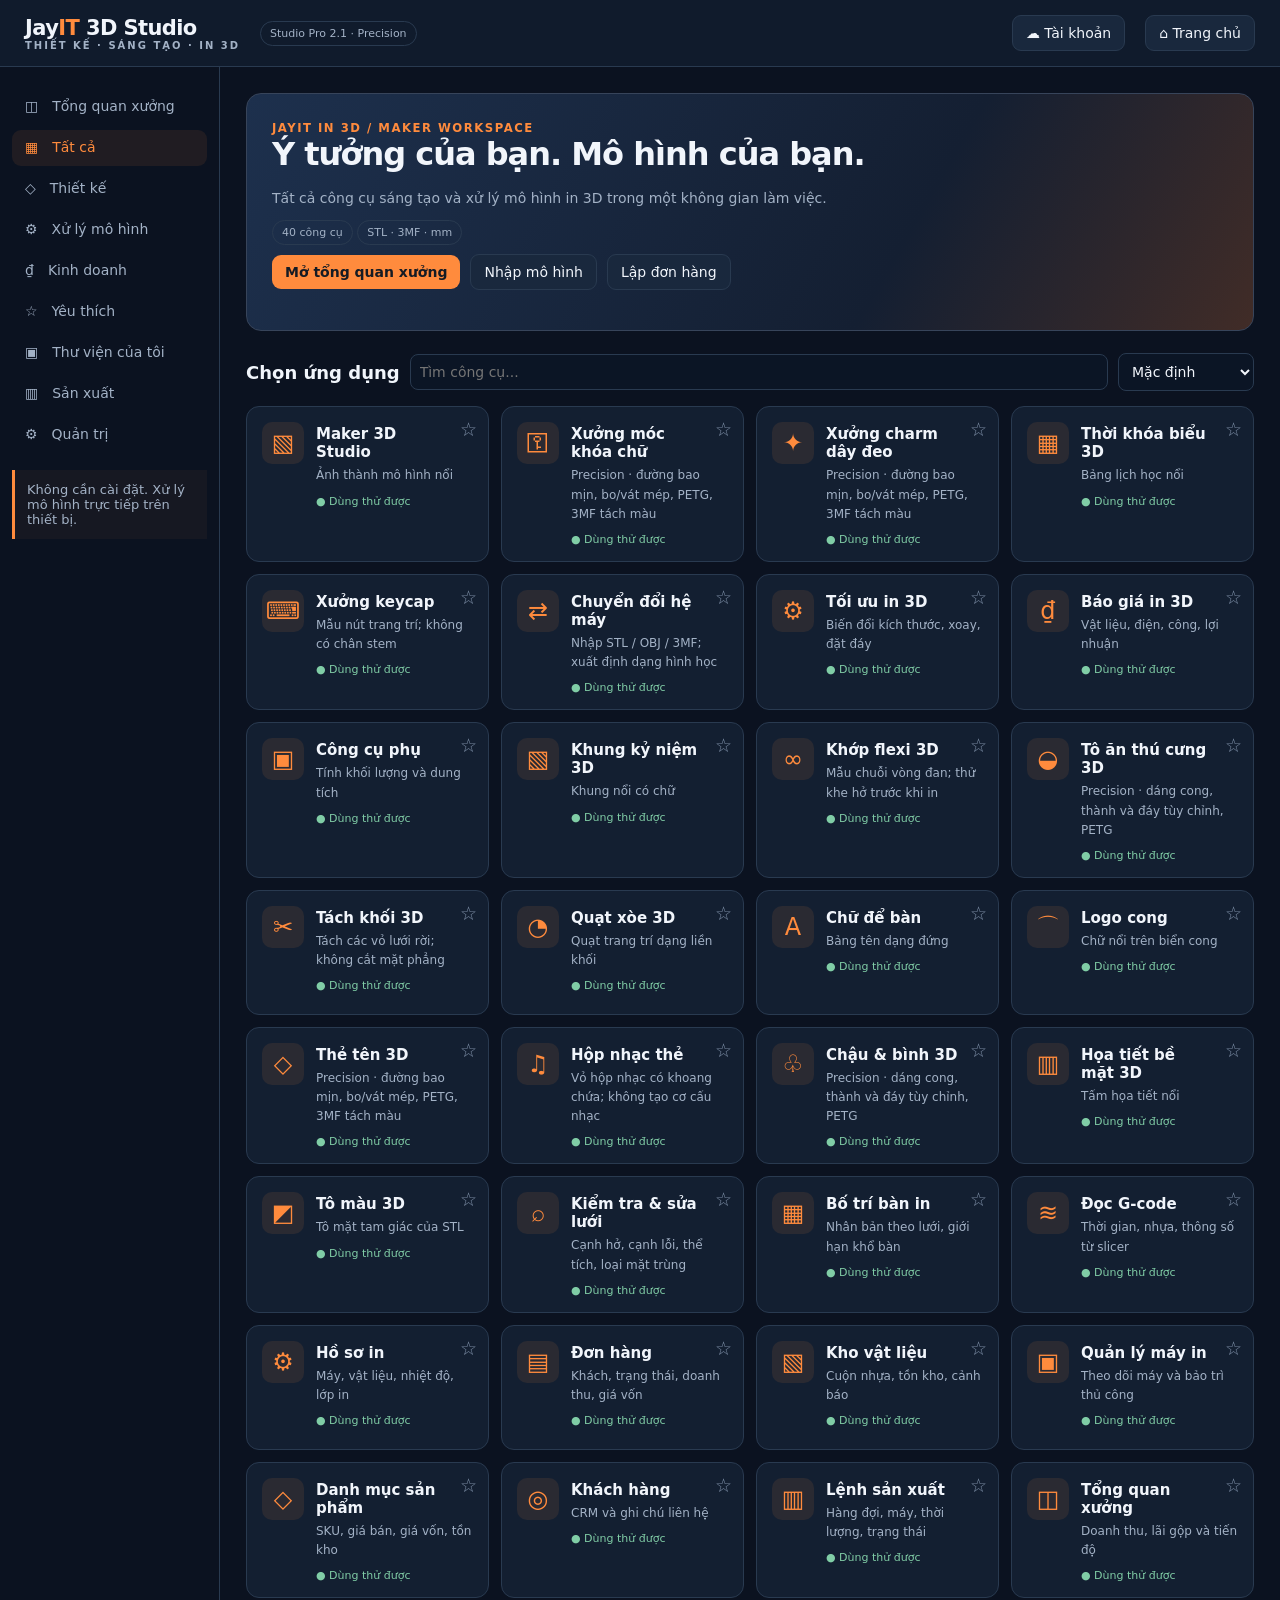
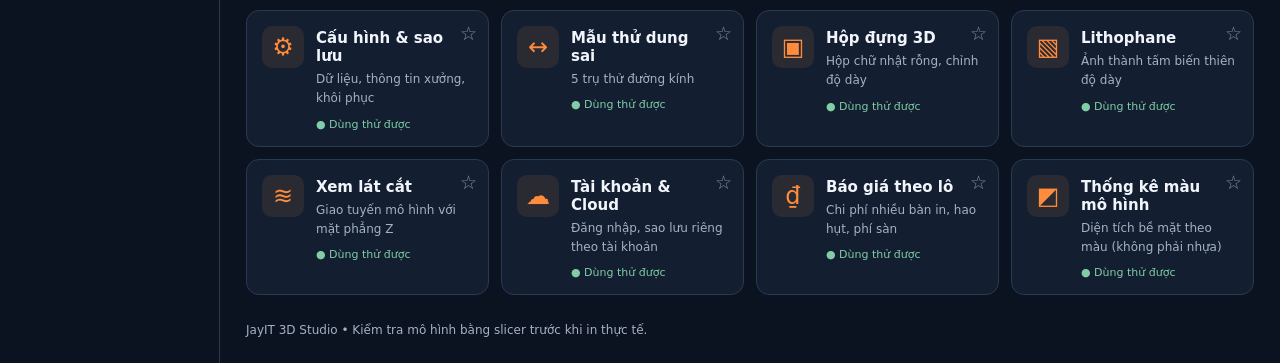
==== index.html @ 74b62288 "Precision 2.1" ====
<!doctype html><html lang="vi"><head><meta charset="utf-8"><meta name="viewport" content="width=device-width,initial-scale=1"><title>JayIT 3D Studio Pro – Thiết kế và quản lý xưởng in 3D</title><meta name="description" content="JayIT 3D Studio: thiết kế móc khóa, mô hình STL/3MF, tô màu, bố trí bàn in, báo giá và quản lý xưởng in 3D."><meta name="theme-color" content="#101b2c"><link rel="manifest" href="manifest.webmanifest"><link rel="icon" href="icon-192.png"><link rel="apple-touch-icon" href="icon-192.png"><meta property="og:title" content="JayIT 3D Studio Pro"><meta property="og:description" content="Xưởng thiết kế, sản xuất và kinh doanh in 3D trong trình duyệt."><meta property="og:type" content="website"><style>
:root{--bg:#0b1220;--panel:#131f31;--tile:#19283d;--line:#293a50;--text:#f1f5fb;--muted:#a3b2c6;--orange:#ff8b3d}*{box-sizing:border-box}body{margin:0;background:var(--bg);color:var(--text);font:14px system-ui,sans-serif}button,input,select{font:inherit}button{cursor:pointer;color:inherit;border:1px solid var(--line);background:var(--tile);border-radius:9px;padding:9px 13px}button:hover{border-color:var(--orange)}button.primary{background:var(--orange);color:#151b24;border:0;font-weight:750}button:disabled{opacity:.45;cursor:not-allowed}header{position:sticky;top:0;z-index:5;background:#101b2c;border-bottom:1px solid var(--line);display:flex;align-items:center;gap:20px;padding:15px 25px}.brand{font-size:21px;font-weight:850;letter-spacing:-.6px;white-space:nowrap}.brand b{color:var(--orange)}.brand small{font-size:10px;display:block;letter-spacing:2px;color:var(--muted)}.shell{display:grid;grid-template-columns:220px 1fr;min-height:calc(100vh - 72px)}aside{padding:22px 12px;border-right:1px solid var(--line)}nav button{width:100%;text-align:left;border:0;background:transparent;margin-bottom:5px;color:var(--muted)}nav button.active{color:var(--orange);background:#ff8b3d16}main{padding:26px;max-width:1500px;width:100%;margin:auto}h1{font-size:32px;margin:0 0 8px;letter-spacing:-1px}h2{font-size:18px;margin:0 0 14px}p{line-height:1.6;color:var(--muted)}.hero{padding:25px;border:1px solid #37445a;border-radius:15px;background:linear-gradient(120deg,#1d304d,#141f32 65%,#412c27);margin-bottom:22px}.hero small{color:var(--orange);font-weight:700;letter-spacing:1.5px}.toolbar{display:flex;align-items:center;gap:10px;flex-wrap:wrap;margin:15px 0}.toolbar input{flex:1;min-width:150px}input,select{background:#0b1525;border:1px solid var(--line);border-radius:8px;color:var(--text);padding:9px;min-width:0;width:100%}input[type=color]{height:40px;padding:3px}input[type=checkbox]{width:auto}input[type=range]{padding:0;accent-color:var(--orange)}.cards{display:grid;grid-template-columns:repeat(auto-fill,minmax(205px,1fr));gap:12px}.tile{position:relative;background:var(--panel);border:1px solid var(--line);border-radius:13px;padding:15px;min-height:125px;cursor:pointer;display:flex;gap:12px;align-items:flex-start}.tile:hover{border-color:var(--orange);transform:translateY(-1px)}.glyph{width:42px;height:42px;flex:0 0 42px;display:grid;place-items:center;background:#ff8b3d19;color:var(--orange);font-size:24px;border-radius:10px}.tile h3{margin:3px 25px 5px 0;font-size:15px}.tile p{margin:0;font-size:12px}.status{font-size:11px;color:#80cda6;display:block;margin-top:9px}.status.wait{color:#a3b2c6}.star{position:absolute;right:8px;top:8px;background:transparent;border:0;padding:3px;color:#7e8fa7;font-size:19px}.star.on{color:var(--orange)}.work{display:grid;grid-template-columns:310px minmax(0,1fr);gap:15px}.panel{background:var(--panel);border:1px solid var(--line);border-radius:13px;padding:17px}.field{display:block;margin:0 0 12px;color:var(--muted);font-size:12px}.field input,.field select{display:block;margin-top:5px}.viewport{padding:0;overflow:hidden;position:relative}.viewbar{padding:11px;display:flex;gap:8px;flex-wrap:wrap;border-bottom:1px solid var(--line)}canvas#view{display:block;width:100%;height:480px;touch-action:none;background:radial-gradient(ellipse at center,#23364d,#101a29)}.hint{font-size:12px;padding:10px 15px;color:var(--muted)}.metrics{display:flex;gap:10px;flex-wrap:wrap}.metric{flex:1;min-width:130px;border:1px solid var(--line);background:#101b2c;padding:12px;border-radius:9px}.metric b{display:block;font-size:21px;margin-top:5px;color:var(--orange)}.tag{font-size:11px;border:1px solid var(--line);border-radius:20px;padding:5px 9px;color:var(--muted)}.notice{border-left:3px solid var(--orange);background:#ff8b3d0c;padding:12px;color:var(--muted);font-size:13px;margin:12px 0}.foot{margin-top:28px;color:var(--muted);font-size:12px}.empty{padding:35px;text-align:center;color:var(--muted)}@media(max-width:800px){header{padding:12px;gap:10px}.shell{display:block}aside{padding:6px;border:0;overflow:auto}nav{display:flex;white-space:nowrap}nav button{width:auto}main{padding:12px}.work{grid-template-columns:1fr}canvas#view{height:360px}h1{font-size:25px}.cards{grid-template-columns:repeat(auto-fill,minmax(155px,1fr))}.tile{padding:10px;gap:8px}.glyph{width:33px;height:33px;flex-basis:33px;font-size:20px}}

.formgrid,.dashboardgrid{display:grid;grid-template-columns:repeat(auto-fit,minmax(220px,1fr));gap:15px}.dashboardgrid{margin-top:18px}.bar{height:8px;background:#25374b;border-radius:8px;overflow:hidden}.bar i{display:block;background:var(--orange);height:100%}table{border-collapse:collapse;width:100%;font-size:13px;text-align:left}td,th{padding:12px 10px;border-bottom:1px solid var(--line);white-space:nowrap}th{color:var(--muted)}.warn{color:#ffac69}pre{overflow-wrap:anywhere}.metric b{font-size:19px}aside{min-width:0}button:focus-visible,input:focus-visible,select:focus-visible{outline:2px solid var(--orange);outline-offset:2px}
header{flex-wrap:wrap}button[hidden]{display:none!important}.cloudgrid{display:grid;grid-template-columns:repeat(auto-fit,minmax(235px,1fr));gap:16px}.cloudgrid .panel{min-width:0}.cloudgrid p{overflow-wrap:anywhere}.cloud-status{min-height:24px;white-space:pre-wrap;overflow-wrap:anywhere}.batchgrid{display:grid;grid-template-columns:repeat(auto-fit,minmax(150px,1fr));gap:12px}.table-scroll{overflow:auto}@media(max-width:650px){header .tag{display:none}header{gap:6px}header button{padding:7px;font-size:12px}.brand{font-size:16px}.brand small{font-size:8px;letter-spacing:1px}}

.precision-panel .field{margin-bottom:9px}.precision-section{border-top:1px solid var(--line);padding-top:12px;margin-top:12px}.precision-hint{padding:12px 16px;color:#ffb36a;font-size:11px;letter-spacing:1.1px;font-weight:700;display:flex;justify-content:space-between;gap:8px}.precision-hint span{color:var(--muted);letter-spacing:0;font-weight:400}.precision-colors button{padding:6px 8px;font-size:11px}.precision-view#view{height:510px}.work:has(.precision-panel){align-items:start}.work:has(.precision-panel) .viewport{position:sticky;top:90px}@media(max-width:800px){.work:has(.precision-panel) .viewport{position:static}.precision-view#view{height:390px}}
</style></head><body><header><div class="brand">Jay<b>IT</b> 3D Studio<small>THIẾT KẾ · SÁNG TẠO · IN 3D</small></div><span class="tag">Studio Pro 2.1 · Precision</span><div style="flex:1"></div><button id="installJay" hidden onclick="installJayIT()">↓ Cài app</button><button onclick="openTool('cloud')">☁ Tài khoản</button><button onclick="home()">⌂ Trang chủ</button></header><div class="shell"><aside><nav id="nav"></nav><div class="notice">Không cần cài đặt. Xử lý mô hình trực tiếp trên thiết bị.</div></aside><main id="main"></main></div><script>
'use strict';
const $=id=>document.getElementById(id), esc=s=>String(s).replace(/[&<>"']/g,c=>({'&':'&amp;','<':'&lt;','>':'&gt;','"':'&quot;',"'":'&#39;'}[c]));
const tools=[
['image','▧','Maker 3D Studio','Ảnh thành mô hình nổi','Thiết kế',1],['key','⚿','Xưởng móc khóa chữ','Gõ chữ, chọn màu, tạo lỗ móc','Thiết kế',1],['charm','✦','Xưởng charm dây đeo','Charm cá nhân hóa có lỗ','Thiết kế',1],['schedule','▦','Thời khóa biểu 3D','Bảng lịch học nổi','Thiết kế',1],['keycap','⌨','Xưởng keycap','Nút phím dạng khối trang trí','Thiết kế',1],['convert','⇄','Chuyển đổi hệ máy','Chuyển STL sang 3MF phổ thông','Xử lý mô hình',1],['opt','⚙','Tối ưu in 3D','Đo kích thước, đổi tỉ lệ STL','Xử lý mô hình',1],['quote','₫','Báo giá in 3D','Vật liệu, điện, công, lợi nhuận','Kinh doanh',1],['misc','▣','Công cụ phụ','Tính khối lượng và dung tích','Kinh doanh',1],['frame','▧','Khung kỷ niệm 3D','Khung nổi có chữ','Thiết kế',1],['flex','∞','Khớp flexi 3D','Khớp động có khe hở in','Xử lý mô hình',0],['bowl','◒','Tô ăn thú cưng 3D','Tô tròn tùy chỉnh kích thước','Thiết kế',1],['split','✂','Tách khối 3D','Cắt mô hình và tạo mặt kín','Xử lý mô hình',0],['fan','◔','Quạt xòe 3D','Quạt trang trí dạng liền khối','Thiết kế',1],['desk','A','Chữ để bàn','Bảng tên dạng đứng','Thiết kế',1],['curve','⌒','Logo cong','Chữ nổi trên biển cong','Thiết kế',1],['tag','◇','Thẻ tên 3D','Thẻ tên nhiều lớp','Thiết kế',1],['music','♫','Hộp nhạc thẻ','Cơ cấu nhạc quay tay','Thiết kế',0],['vase','♧','Chậu & bình 3D','Bình rỗng, đường kính tùy chỉnh','Thiết kế',1],['pattern','▥','Họa tiết bề mặt 3D','Tấm họa tiết nổi','Thiết kế',1],['paint','◩','Tô màu 3D','Tô mặt tam giác của STL','Xử lý mô hình',1]];
const readLocal=(k,d)=>{try{return JSON.parse(localStorage.getItem(k))||d}catch{return d}}, saveLocal=(k,v)=>{try{localStorage.setItem(k,JSON.stringify(v));return true}catch{return false}};let fav=readLocal('jayit-fav',[]),lib=readLocal('jayit-lib',[]),category='Tất cả',current=null,mesh=[],photo=null,upload=null,viewYaw=-.55,viewPitch=.75,zoom=1,paintMode=false,drawn=[],settings={},rotating=false;
const cats=['Tất cả','Thiết kế','Xử lý mô hình','Kinh doanh','Yêu thích','Thư viện của tôi'];function nav(){ $('nav').innerHTML=cats.map((x,i)=>`<button class="${category===x?'active':''}" onclick="home(${i})">${(['▦','◇','⚙','₫','☆','▣','▥','⚙'][i]||'◇')}　${x}</button>`).join('')}
function home(i=0){current=null;category=cats[i];nav();$('main').innerHTML=`<div class="hero"><small>JAYIT IN 3D / MAKER WORKSPACE</small><h1>Ý tưởng của bạn. Mô hình của bạn.</h1><p>Tất cả công cụ sáng tạo và xử lý mô hình in 3D trong một không gian làm việc.</p><span class="tag">${tools.length} công cụ</span> <span class="tag">STL · 3MF · mm</span></div><div class="toolbar"><h2 style="margin:0">${esc(category==='Tất cả'?'Chọn ứng dụng':category)}</h2><input id="search" placeholder="Tìm công cụ..." oninput="renderCards()"><select style="width:auto" id="sort" onchange="renderCards()"><option value="default">Mặc định</option><option value="name">Theo tên</option><option value="ready">Đã hoạt động</option></select></div><div id="cards" class="cards"></div><div class="foot">JayIT 3D Studio • Kiểm tra mô hình bằng slicer trước khi in thực tế.</div>`;renderCards()}
function renderCards(){let q=($('search')?.value||'').toLowerCase();if(category==='Thư viện của tôi'){$('cards').innerHTML=lib.length?lib.map((x,i)=>`<div class="tile" onclick="restore(${i})"><div class="glyph">◇</div><div><h3>${esc(x.name)}</h3><p>${esc(x.date)}</p><span class="status">Mở thiết kế</span></div><button class="star" title="Xóa" onclick="event.stopPropagation();removeProject(${i})">×</button></div>`).join(''):'<div class="empty">Chưa có thiết kế đã lưu.</div>';return}let a=tools.filter(t=>(category==='Tất cả'||category===t[4]||category==='Yêu thích'&&fav.includes(t[0]))&&(t[2]+' '+t[3]).toLowerCase().includes(q));if($('sort').value==='name')a.sort((a,b)=>a[2].localeCompare(b[2],'vi'));if($('sort').value==='ready')a.sort((a,b)=>b[5]-a[5]);$('cards').innerHTML=a.map(t=>`<div class="tile" onclick="openTool('${t[0]}')"><div class="glyph">${t[1]}</div><div><h3>${t[2]}</h3><p>${t[3]}</p><span class="status ${t[5]?'':'wait'}">${t[5]?'● Dùng thử được':'○ Chưa triển khai'}</span></div><button class="star ${fav.includes(t[0])?'on':''}" aria-label="Yêu thích" onclick="event.stopPropagation();toggleFav('${t[0]}')">${fav.includes(t[0])?'★':'☆'}</button></div>`).join('')||'<div class="empty">Không tìm thấy công cụ.</div>'}
function toggleFav(id){fav=fav.includes(id)?fav.filter(x=>x!==id):[...fav,id];saveLocal('jayit-fav',fav);renderCards()}
const field=(id,label,value,type='number',extra='')=>`<label class="field">${label}<input id="${id}" type="${type}" value="${esc(value)}" ${extra}></label>`;const num=(id,d=0)=>{let n=Number($(id)?.value);return Number.isFinite(n)?n:d};const clamp=(x,a,b)=>Math.max(a,Math.min(b,x));
function openTool(id,preset){current=tools.find(t=>t[0]===id);if(!current)return;photo=null;upload=null;mesh=[];paintMode=false;viewYaw=-.55;viewPitch=.75;zoom=1;category=current[4];nav();$('main').innerHTML=`<div class="toolbar"><button onclick="home()">← Tất cả công cụ</button><span class="tag">${current[4]}</span></div><h1>${current[2]}</h1><p>${current[3]}</p><div id="body"></div>`;if(!current[5]){$('body').innerHTML='<div class="panel"><h2>Module đang lên kế hoạch</h2><p>Chưa có thuật toán hoạt động trong bản này. Không xuất mô hình giả.</p></div>';return}if(id==='quote'||id==='misc'){calcUI(id);return}let imp=['convert','opt','paint'].includes(id),round=['vase','bowl','keycap'].includes(id);let f=imp?'<label class="field">Nhập mô hình STL (binary hoặc ASCII)<input id="file" type="file" accept=".stl"></label>':round?field('width','Đường kính / cạnh (mm)',id==='keycap'?18:80)+field('height','Chiều cao (mm)',id==='bowl'?30:id==='keycap'?10:100)+field('wall','Thành / đáy (mm)',2)+field('flare','Tỉ lệ miệng / đáy (%)',id==='bowl'?125:100):field('width','Chiều rộng (mm)',id==='schedule'?180:70)+field('height','Chiều cao (mm)',id==='schedule'?110:35)+field('base','Độ dày nền (mm)',2)+field('relief','Độ nổi (mm)',1.2);
if(!imp&&!round&&id!=='image'&&id!=='pattern')f+=field('words',id==='schedule'?'Tiêu đề':'Chữ / tên',id==='schedule'?'THỜI KHÓA BIỂU':'JAYIT','text','maxlength="40"');if(id==='image')f+='<label class="field">Ảnh PNG / JPG / WebP<input type="file" id="photo" accept="image/*"></label><label class="field"><input id="invert" type="checkbox"> Đảo sáng/tối</label>';if(id==='key'||id==='charm'||id==='tag')f+=field('hole','Đường kính lỗ (mm)',5);if(id==='pattern')f+='<label class="field">Họa tiết<select id="pattern"><option value="wave">Sóng</option><option value="grid">Ô vuông</option><option value="dots">Chấm tròn</option></select></label>';if(id==='opt')f+=field('scale','Tỉ lệ kích thước (%)',100);f+=field('color','Màu nền / cọ tô','#ff8b3d','color');if(!imp&&!round)f+=field('topcolor','Màu chi tiết','#ffffff','color');
$('body').innerHTML=`<div class="work"><div class="panel"><h2>Thông số</h2>${f}<div class="toolbar"><button class="primary" onclick="generate()">${imp?'Áp dụng':'Tạo mô hình'}</button>${!imp&&id!=='image'?'<button onclick="saveProject()">Lưu thiết kế</button>':''}</div>${id==='paint'?'<button id="paintbtn" onclick="paintMode=!paintMode;this.textContent=paintMode?\'Tô màu: BẬT\':\'Tô màu: TẮT\'">Tô màu: TẮT</button><p>Nhấn một mặt trên mô hình để tô màu. Xuất 3MF để giữ màu.</p>':''}<div class="notice" id="message">${imp?'Chọn file STL để bắt đầu.':'Thông số theo mm. Đây là công cụ tạo mẫu, cần kiểm tra trong slicer.'}</div></div><div class="panel viewport"><div class="viewbar"><button onclick="viewYaw=-.55;viewPitch=.75;zoom=1;draw()">↺ Reset</button><button onclick="zoom*=1.2;draw()">＋</button><button onclick="zoom/=1.2;draw()">−</button><div style="flex:1"></div><button id="stl" disabled onclick="exportSTL()">STL ↓</button><button id="mf" disabled class="primary" onclick="export3MF()">3MF ↓</button></div><canvas id="view"></canvas><div class="hint" id="metrics">Kéo để xoay · Cuộn để thu phóng</div></div></div>`;
if(preset)for(let [k,v] of Object.entries(preset)){if($(k)){$(k).value=v}}if(imp)$('file').onchange=async e=>{try{let f=e.target.files[0];if(!f)return;if(f.size>30e6)throw Error('File quá 30 MB');upload=parseSTL(await f.arrayBuffer());generate()}catch(e){msg(e.message)}};if(id==='image')$('photo').onchange=e=>{let f=e.target.files[0];if(!f)return;let u=URL.createObjectURL(f),im=new Image();im.onload=()=>{photo=im;URL.revokeObjectURL(u);generate()};im.onerror=()=>{URL.revokeObjectURL(u);msg('Không đọc được ảnh')};im.src=u};bindView();if(!imp&&id!=='image')generate();else draw()}
function msg(s){if($('message'))$('message').textContent=s}function saveProject(){let vals={};document.querySelectorAll('#body input:not([type=file]),#body select').forEach(x=>vals[x.id]=x.value);lib.unshift({id:current[0],name:vals.words||current[2],values:vals,date:new Date().toLocaleString('vi-VN')});if(!saveLocal('jayit-lib',lib))msg('Không thể lưu trên trình duyệt này.');else msg('Đã lưu thông số vào thư viện cục bộ.')}function restore(i){let x=lib[i];openTool(x.id,x.values)}function removeProject(i){lib.splice(i,1);saveLocal('jayit-lib',lib);renderCards()}
function tri(a,b,c,color){mesh.push({v:[a,b,c],c:color})}function quad(a,b,c,d,col){tri(a,b,c,col);tri(a,c,d,col)}
function heightMesh(w,h,nx,ny,get,baseCol,topCol,base){let dx=w/nx,dy=h/ny,grid=Array.from({length:ny},(_,y)=>Array.from({length:nx},(_,x)=>get(x,y)));let levels=(x,y)=>grid[y]?.[x]||0;for(let y=0;y<ny;y++)for(let x=0;x<nx;x++){let z=levels(x,y);if(z<=0)continue;let a=x*dx-w/2,b=(x+1)*dx-w/2,c=y*dy-h/2,d=(y+1)*dy-h/2,col=z>base+.01?topCol:baseCol;quad([a,c,z],[b,c,z],[b,d,z],[a,d,z],col);quad([a,d,0],[b,d,0],[b,c,0],[a,c,0],baseCol);let n=levels(x,y-1);if(n<z)quad([a,c,n],[b,c,n],[b,c,z],[a,c,z],col);n=levels(x+1,y);if(n<z)quad([b,c,n],[b,d,n],[b,d,z],[b,c,z],col);n=levels(x,y+1);if(n<z)quad([b,d,n],[a,d,n],[a,d,z],[b,d,z],col);n=levels(x-1,y);if(n<z)quad([a,d,n],[a,c,n],[a,c,z],[a,d,z],col)}}
function ringMesh(w,h,wall,flare,kind,color){let N=kind==='keycap'?4:80,r0=w/2,r1=r0*flare,phase=kind==='keycap'?Math.PI/4:0;if(kind==='keycap'){r0*=Math.SQRT2;r1=r0*.86;wall=0}let at=(r,z,i)=>[r*Math.cos(i*2*Math.PI/N+phase),r*Math.sin(i*2*Math.PI/N+phase),z];for(let i=0;i<N;i++){let j=(i+1)%N;quad(at(r0,0,i),at(r0,0,j),at(r1,h,j),at(r1,h,i),color);tri([0,0,0],at(r0,0,j),at(r0,0,i),color);if(wall){let ri0=Math.max(.1,r0+(r1-r0)*wall/h-wall),ri1=Math.max(.1,r1-wall);quad(at(r1,h,i),at(r1,h,j),at(ri1,h,j),at(ri1,h,i),color);quad(at(ri0,wall,j),at(ri0,wall,i),at(ri1,h,i),at(ri1,h,j),color);tri([0,0,wall],at(ri0,wall,i),at(ri0,wall,j),color)}else tri([0,0,h],at(r1,h,i),at(r1,h,j),color)}}
function generate(){try{let id=current[0],col=$('color').value,top=$('topcolor')?.value||col;mesh=[];if(['convert','opt','paint'].includes(id)){if(!upload){msg('Hãy chọn file STL trước.');return}let s=id==='opt'?clamp(num('scale',100),1,1000)/100:1;mesh=upload.map(t=>({v:t.v.map(v=>v.map(x=>x*s)),c:col}));}else{let w=clamp(num('width',70),8,500),h=clamp(num('height',35),5,500);if(['vase','bowl','keycap'].includes(id)){let fl=clamp(num('flare',100)/100,.4,2),wall=clamp(num('wall',2),.5,Math.min(w/2*Math.min(1,fl)-.2,h-.2));ringMesh(w,h,wall,fl,id,col);if(id==='keycap')msg('Mẫu nút trang trí đặc, chưa có chân stem tương thích bàn phím.');}else{let b=clamp(num('base',2),.6,30),r=clamp(num('relief',1.2),.2,20),nx=Math.min(150,Math.max(36,Math.round(w*2))),ny=Math.min(150,Math.max(24,Math.round(nx*h/w))),cv=document.createElement('canvas');cv.width=nx;cv.height=ny;let ctx=cv.getContext('2d',{willReadFrequently:true});ctx.fillStyle='#000';ctx.fillRect(0,0,nx,ny);ctx.fillStyle='#fff';let txt=$('words')?.value||'JAYIT';if(id==='image'){if(!photo){msg('Chọn ảnh trước.');return}ctx.drawImage(photo,0,0,nx,ny)}else if(id==='schedule'){ctx.font=`bold ${Math.max(5,ny*.12)}px sans-serif`;ctx.textAlign='center';ctx.fillText(txt,nx/2,ny*.18,nx*.88);ctx.strokeStyle='#fff';ctx.lineWidth=1;for(let i=0;i<=6;i++){let x=nx*(.05+i*.15);ctx.beginPath();ctx.moveTo(x,ny*.27);ctx.lineTo(x,ny*.92);ctx.stroke()}for(let i=0;i<=5;i++){let y=ny*(.27+i*.13);ctx.beginPath();ctx.moveTo(nx*.05,y);ctx.lineTo(nx*.95,y);ctx.stroke()}}else if(id==='frame'){ctx.strokeStyle='#fff';ctx.lineWidth=Math.max(2,ny*.08);ctx.strokeRect(nx*.08,ny*.1,nx*.84,ny*.63);ctx.font=`bold ${ny*.16}px sans-serif`;ctx.textAlign='center';ctx.fillText(txt,nx/2,ny*.91,nx*.8)}else if(id==='curve'){let letters=[...txt],step=Math.min(nx*.75/Math.max(1,letters.length),ny*.35);ctx.font=`bold ${Math.min(ny*.36,step*1.4)}px sans-serif`;ctx.textAlign='center';letters.forEach((l,i)=>{let u=(i-(letters.length-1)/2)*step;ctx.fillText(l,nx/2+u,ny*.36+ny*.32*(u/(nx*.4))**2)})}else if(id==='fan'){ctx.strokeStyle='#fff';ctx.lineWidth=1.5;for(let i=0;i<9;i++){let a=(i-4)*.2;ctx.beginPath();ctx.moveTo(nx/2,ny*.92);ctx.lineTo(nx/2+Math.sin(a)*nx*.57,ny*.92-Math.cos(a)*ny*.85);ctx.stroke()}}else if(id!=='pattern'){let left=['key','charm','tag'].includes(id)?.22:.06;ctx.font=`bold ${ny*.58}px sans-serif`;ctx.textAlign='center';ctx.textBaseline='middle';ctx.fillText(txt,nx*(left+(1-left)/2),ny/2,nx*(.94-left))}let pixels=ctx.getImageData(0,0,nx,ny).data;let hole=clamp(num('hole',5),1,Math.min(w,h)*.5);heightMesh(w,h,nx,ny,(x,y)=>{let px=(x+.5)*w/nx,py=(y+.5)*h/ny,u=px/w,v=py/h;let rr=Math.min(w,h)*.14;let xx=Math.max(rr-px,0,px-(w-rr)),yy=Math.max(rr-py,0,py-(h-rr));if(Math.hypot(xx,yy)>rr)return 0;if(['key','charm','tag'].includes(id)&&Math.hypot(px-w*.12,py-h*.5)<hole/2)return 0;if(id==='fan'&&(v<.08||Math.abs(u-.5)>(v*.47+.025)))return 0;let q=pixels[((ny-1-y)*nx+x)*4]/255;if(id==='image'){if($('invert').checked)q=1-q;q=Math.round(q*8)/8}else if(id==='pattern'){let t=$('pattern').value;q=t==='wave'?(Math.sin(u*38+Math.sin(v*15)*2)+1)/2:t==='grid'?((Math.floor(u*12)+Math.floor(v*8))%2):Math.hypot((u*12)%1-.5,(v*8)%1-.5)<.3?1:0;q=Math.round(q*5)/5}else q=q>.35?1:0;return b+r*q},col,top,b);if(id==='desk'){mesh.forEach(t=>t.v=t.v.map(([x,y,z])=>[x,-z,y+h/2]));let d=Math.max(12,b*5),z=b;boxMesh(w,d,z,[0,0,0],col)} }}update();if(!mesh.length)msg('Không tạo được mô hình.')}catch(e){msg('Lỗi: '+e.message)}}
function boxMesh(w,d,h,o,c){let [x,y,z]=o,A=[x-w/2,y-d/2,z],B=[x+w/2,y-d/2,z],C=[x+w/2,y+d/2,z],D=[x-w/2,y+d/2,z],E=[A[0],A[1],z+h],F=[B[0],B[1],z+h],G=[C[0],C[1],z+h],H=[D[0],D[1],z+h];quad(D,C,B,A,c);quad(E,F,G,H,c);quad(A,B,F,E,c);quad(B,C,G,F,c);quad(C,D,H,G,c);quad(D,A,E,H,c)}
function bounds(){let lo=[Infinity,Infinity,Infinity],hi=[-Infinity,-Infinity,-Infinity];for(let t of mesh)for(let v of t.v)for(let i=0;i<3;i++){lo[i]=Math.min(lo[i],v[i]);hi[i]=Math.max(hi[i],v[i])}return {lo,hi,size:hi.map((x,i)=>x-lo[i]),center:hi.map((x,i)=>(x+lo[i])/2)}}function update(){for(let id of ['stl','mf'])$(id).disabled=!mesh.length;if(mesh.length){let b=bounds();$('metrics').textContent=`${b.size.map(x=>x.toFixed(1)).join(' × ')} mm · ${mesh.length.toLocaleString('vi-VN')} mặt tam giác · Kéo xoay, cuộn zoom`;if(current[0]!=='keycap')msg(current[0]==='paint'?'Bật chế độ tô màu để chọn mặt.':'Mô hình đã tạo. Hãy kiểm tra kích thước và lỗi lưới trong slicer.')}draw()}
function norm(v){let [a,b,c]=v, u=b.map((x,i)=>x-a[i]),w=c.map((x,i)=>x-a[i]),n=[u[1]*w[2]-u[2]*w[1],u[2]*w[0]-u[0]*w[2],u[0]*w[1]-u[1]*w[0]],l=Math.hypot(...n)||1;return n.map(x=>x/l)}function shade(hex,k){let n=parseInt(hex.slice(1),16);return `rgb(${[n>>16,(n>>8)&255,n&255].map(x=>Math.round(x*k)).join(',')})`}
function draw(){let cv=$('view');if(!cv)return;let W=cv.clientWidth||650,H=cv.clientHeight||480;cv.width=W;cv.height=H;let ctx=cv.getContext('2d');ctx.clearRect(0,0,W,H);drawn=[];ctx.strokeStyle='#ffffff0d';for(let i=-10;i<=10;i++){ctx.beginPath();ctx.moveTo(W/2+i*30,H*.62);ctx.lineTo(W/2+i*55,H);ctx.stroke()}if(!mesh.length){ctx.fillStyle='#a3b2c6';ctx.textAlign='center';ctx.font='15px system-ui';ctx.fillText('Chưa có mô hình để xem',W/2,H/2);return}let b=bounds(),scale=Math.min(W,H)*.72/Math.max(...b.size,1)*zoom,cy=Math.cos(viewYaw),sy=Math.sin(viewYaw),cp=Math.cos(viewPitch),sp=Math.sin(viewPitch);function project(v){let [x,y,z]=v.map((x,i)=>x-b.center[i]),X=x*cy-y*sy,Y=x*sy+y*cy;return [W/2+X*scale,H/2-(z*sp+Y*cp)*scale,Y*sp-z*cp]}let step=Math.max(1,Math.ceil(mesh.length/42000)),p=[];for(let i=0;i<mesh.length;i+=step){let t=mesh[i],v=t.v.map(project),n=norm(t.v),light=clamp(.64+.22*n[2]+.13*n[1]-.12*n[0],.35,1);p.push({i,v,z:(v[0][2]+v[1][2]+v[2][2])/3,c:shade(t.c,light)})}p.sort((a,b)=>b.z-a.z);for(let t of p){ctx.beginPath();ctx.moveTo(t.v[0][0],t.v[0][1]);ctx.lineTo(t.v[1][0],t.v[1][1]);ctx.lineTo(t.v[2][0],t.v[2][1]);ctx.closePath();ctx.fillStyle=t.c;ctx.fill();ctx.strokeStyle=t.c;ctx.lineWidth=.35;ctx.stroke()}drawn=p;ctx.fillStyle='#a3b2c6';ctx.font='12px system-ui';ctx.fillText('XYZ · mm',15,H-15)}
function bindView(){let cv=$('view'),start=null;cv.onpointerdown=e=>{cv.setPointerCapture(e.pointerId);start=[e.offsetX,e.offsetY,viewYaw,viewPitch];rotating=true};cv.onpointermove=e=>{if(!start)return;let dx=e.offsetX-start[0],dy=e.offsetY-start[1];if(Math.hypot(dx,dy)>3){viewYaw=start[2]+dx*.012;viewPitch=clamp(start[3]+dy*.012,-1.5,1.5);draw()}};cv.onpointerup=e=>{if(start&&paintMode&&Math.hypot(e.offsetX-start[0],e.offsetY-start[1])<4){let ctx=cv.getContext('2d');for(let j=drawn.length-1;j>=0;j--){let t=drawn[j];ctx.beginPath();ctx.moveTo(...t.v[0].slice(0,2));ctx.lineTo(...t.v[1].slice(0,2));ctx.lineTo(...t.v[2].slice(0,2));ctx.closePath();if(ctx.isPointInPath(e.offsetX,e.offsetY)){mesh[t.i].c=$('color').value;draw();break}}}start=null;rotating=false};cv.onpointercancel=()=>{start=null;rotating=false};cv.onwheel=e=>{e.preventDefault();zoom=clamp(zoom*Math.exp(-e.deltaY*.001),.1,8);draw()}}
window.addEventListener('resize',()=>{if($('view'))draw()});function parseSTL(buf){let d=new DataView(buf),out=[];if(buf.byteLength>=84&&84+d.getUint32(80,true)*50===buf.byteLength){let n=d.getUint32(80,true);for(let i=0;i<n;i++){let o=84+i*50+12,v=[];for(let j=0;j<3;j++)v.push([0,1,2].map(k=>d.getFloat32(o+j*12+k*4,true)));out.push({v,c:'#ffffff'})}}else{let s=new TextDecoder().decode(buf),m=[...s.matchAll(/vertex\s+([-+\d.eE]+)\s+([-+\d.eE]+)\s+([-+\d.eE]+)/gi)];if(m.length%3)throw Error('STL ASCII không hợp lệ');for(let i=0;i<m.length;i+=3)out.push({v:m.slice(i,i+3).map(x=>x.slice(1).map(Number)),c:'#ffffff'})}if(!out.length||out.some(t=>t.v.some(v=>v.some(x=>!Number.isFinite(x)))))throw Error('Không đọc được hình học STL.');return out}
function download(data,name,type){let u=URL.createObjectURL(new Blob([data],{type})),a=document.createElement('a');a.href=u;a.download=name;document.body.append(a);a.click();a.remove();setTimeout(()=>URL.revokeObjectURL(u),1500)}function exportSTL(){if(!mesh.length)return;let buf=new ArrayBuffer(84+50*mesh.length),d=new DataView(buf);d.setUint32(80,mesh.length,true);mesh.forEach((t,i)=>{let o=84+i*50;[...norm(t.v),...t.v.flat()].forEach((x,j)=>d.setFloat32(o+j*4,x,true))});download(buf,'jayit-'+current[0]+'.stl','application/octet-stream')}
const enc=new TextEncoder();function crc32(a){let c=0xffffffff;for(let b of a){c^=b;for(let j=0;j<8;j++)c=(c>>>1)^((c&1)?0xedb88320:0)}return (c^0xffffffff)>>>0}function zip(files){let parts=[],central=[],offset=0;for(let [name,content] of Object.entries(files)){let n=enc.encode(name),a=enc.encode(content),crc=crc32(a),h=new Uint8Array(30+n.length),d=new DataView(h.buffer);d.setUint32(0,0x04034b50,true);d.setUint16(4,20,true);d.setUint32(14,crc,true);d.setUint32(18,a.length,true);d.setUint32(22,a.length,true);d.setUint16(26,n.length,true);h.set(n,30);parts.push(h,a);let ch=new Uint8Array(46+n.length),cd=new DataView(ch.buffer);cd.setUint32(0,0x02014b50,true);cd.setUint16(4,20,true);cd.setUint16(6,20,true);cd.setUint32(16,crc,true);cd.setUint32(20,a.length,true);cd.setUint32(24,a.length,true);cd.setUint16(28,n.length,true);cd.setUint32(42,offset,true);ch.set(n,46);central.push(ch);offset+=h.length+a.length}let sz=central.reduce((s,a)=>s+a.length,0),end=new Uint8Array(22),d=new DataView(end.buffer);d.setUint32(0,0x06054b50,true);d.setUint16(8,central.length,true);d.setUint16(10,central.length,true);d.setUint32(12,sz,true);d.setUint32(16,offset,true);let all=new Uint8Array(offset+sz+22),pos=0;for(let a of [...parts,...central,end]){all.set(a,pos);pos+=a.length}return all}
function export3MF(){if(!mesh.length)return;let map=new Map(),verts=[],colors=[...new Set(mesh.map(t=>t.c))],triangles=[];for(let t of mesh){let ids=t.v.map(v=>{let key=v.map(x=>x.toFixed(5)).join(',');if(!map.has(key)){map.set(key,verts.length);verts.push(v.map(x=>x.toFixed(5)))}return map.get(key)});if(new Set(ids).size===3)triangles.push(`<triangle v1="${ids[0]}" v2="${ids[1]}" v3="${ids[2]}" pid="1" p1="${colors.indexOf(t.c)}"/>`)}let model=`<?xml version="1.0" encoding="UTF-8"?><model unit="millimeter" xml:lang="en-US" xmlns="http://schemas.microsoft.com/3dmanufacturing/core/2015/02"><resources><basematerials id="1">${colors.map((c,i)=>`<base name="Color ${i+1}" displaycolor="${c.toUpperCase()}FF"/>`).join('')}</basematerials><object id="2" type="model" pid="1" pindex="0"><mesh><vertices>${verts.map(v=>`<vertex x="${v[0]}" y="${v[1]}" z="${v[2]}"/>`).join('')}</vertices><triangles>${triangles.join('')}</triangles></mesh></object></resources><build><item objectid="2"/></build></model>`;download(zip({'[Content_Types].xml':'<?xml version="1.0"?><Types xmlns="http://schemas.openxmlformats.org/package/2006/content-types"><Default Extension="rels" ContentType="application/vnd.openxmlformats-package.relationships+xml"/><Default Extension="model" ContentType="application/vnd.ms-package.3dmanufacturing-3dmodel+xml"/></Types>','_rels/.rels':'<?xml version="1.0"?><Relationships xmlns="http://schemas.openxmlformats.org/package/2006/relationships"><Relationship Target="/3D/3dmodel.model" Id="rel0" Type="http://schemas.microsoft.com/3dmanufacturing/2013/01/3dmodel"/></Relationships>','3D/3dmodel.model':model}),'jayit-'+current[0]+'.3mf','model/3mf')}
const money=x=>Math.round(x).toLocaleString('vi-VN')+' đ';function calcUI(id){$('body').innerHTML=id==='quote'?`<div class="work"><div class="panel"><h2>Chi phí sản xuất</h2>${field('grams','Nhựa sử dụng (g)',80)}${field('price','Giá nhựa / kg (đ)',250000)}${field('hours','Thời gian in (giờ)',3)}${field('watts','Công suất trung bình (W)',120)}${field('electric','Giá điện (đ/kWh)',3000)}${field('machine','Khấu hao máy (đ/giờ)',3000)}${field('labor','Công xử lý / phối màu (đ)',20000)}${field('pack','Đóng gói (đ)',5000)}${field('waste','Dự phòng hao hụt (% chi phí in)',10)}${field('fee','Phí sàn (% giá bán)',15)}${field('margin','Lợi nhuận mục tiêu (% giá bán)',25)}<button class="primary" onclick="calculate()">Tính giá</button></div><div class="panel"><h2>Kết quả báo giá</h2><div id="result"></div><div class="notice">Lợi nhuận tính theo % doanh thu. Phí sàn nhập theo thực tế; chưa tính thuế riêng, vận chuyển hoặc phí cố định khác.</div><button onclick="copyQuote()">Sao chép báo giá</button></div></div>`:`<div class="work"><div class="panel"><h2>Ước tính vật liệu</h2>${field('volume','Thể tích vật liệu đặc (cm³)',50)}${field('density','Khối lượng riêng (g/cm³)',1.24)}${field('price','Giá nhựa (đ/kg)',250000)}<button class="primary" onclick="calculate()">Tính</button></div><div class="panel"><h2>Kết quả</h2><div id="result"></div><p>Thể tích cần là thể tích nhựa thực tế, không phải thể tích hộp bao.</p></div></div>`;document.querySelectorAll('#body input').forEach(e=>e.oninput=calculate);calculate()}
let quoteText='';function calculate(){let n=id=>Math.max(0,num(id));if(current[0]==='misc'){let g=n('volume')*n('density');$('result').innerHTML=`<div class="metrics"><div class="metric">Khối lượng<b>${g.toFixed(1)} g</b></div><div class="metric">Chi phí nhựa<b>${money(g*n('price')/1000)}</b></div></div>`;return}let mat=n('grams')*n('price')/1000,elec=n('hours')*n('watts')/1000*n('electric'),mach=n('hours')*n('machine'),risk=(mat+elec+mach)*n('waste')/100,cost=mat+elec+mach+risk+n('labor')+n('pack'),d=1-(n('fee')+n('margin'))/100;if(d<=0){$('result').textContent='Tổng phí sàn và biên lợi nhuận phải dưới 100%.';quoteText='';return}let sale=Math.ceil(cost/d/1000)*1000,profit=sale*(1-n('fee')/100)-cost;let a=[['Vật liệu',mat],['Điện',elec],['Khấu hao máy',mach],['Hao hụt',risk],['Công',n('labor')],['Đóng gói',n('pack')]];$('result').innerHTML=`<div class="metrics"><div class="metric">Tổng giá vốn<b>${money(cost)}</b></div><div class="metric">Giá bán gợi ý<b>${money(sale)}</b></div><div class="metric">Lợi nhuận ước tính<b>${money(profit)}</b></div></div><hr style="border:0;border-top:1px solid #293a50">${a.map(([k,v])=>`<p style="display:flex;justify-content:space-between">${k}<strong>${money(v)}</strong></p>`).join('')}`;quoteText=`JayIT IN 3D – Báo giá\nGiá vốn: ${money(cost)}\nGiá bán: ${money(sale)}\nLợi nhuận ước tính: ${money(profit)}`}async function copyQuote(){if(!quoteText)return;try{await navigator.clipboard.writeText(quoteText)}catch{let a=document.createElement('textarea');a.value=quoteText;document.body.append(a);a.select();document.execCommand('copy');a.remove()}}
</script><script src="pro.js"></script><script src="cloud-config.js"></script><script src="upgrade.js"></script><script src="earcut.js"></script><script src="precision.js"></script></body></html>
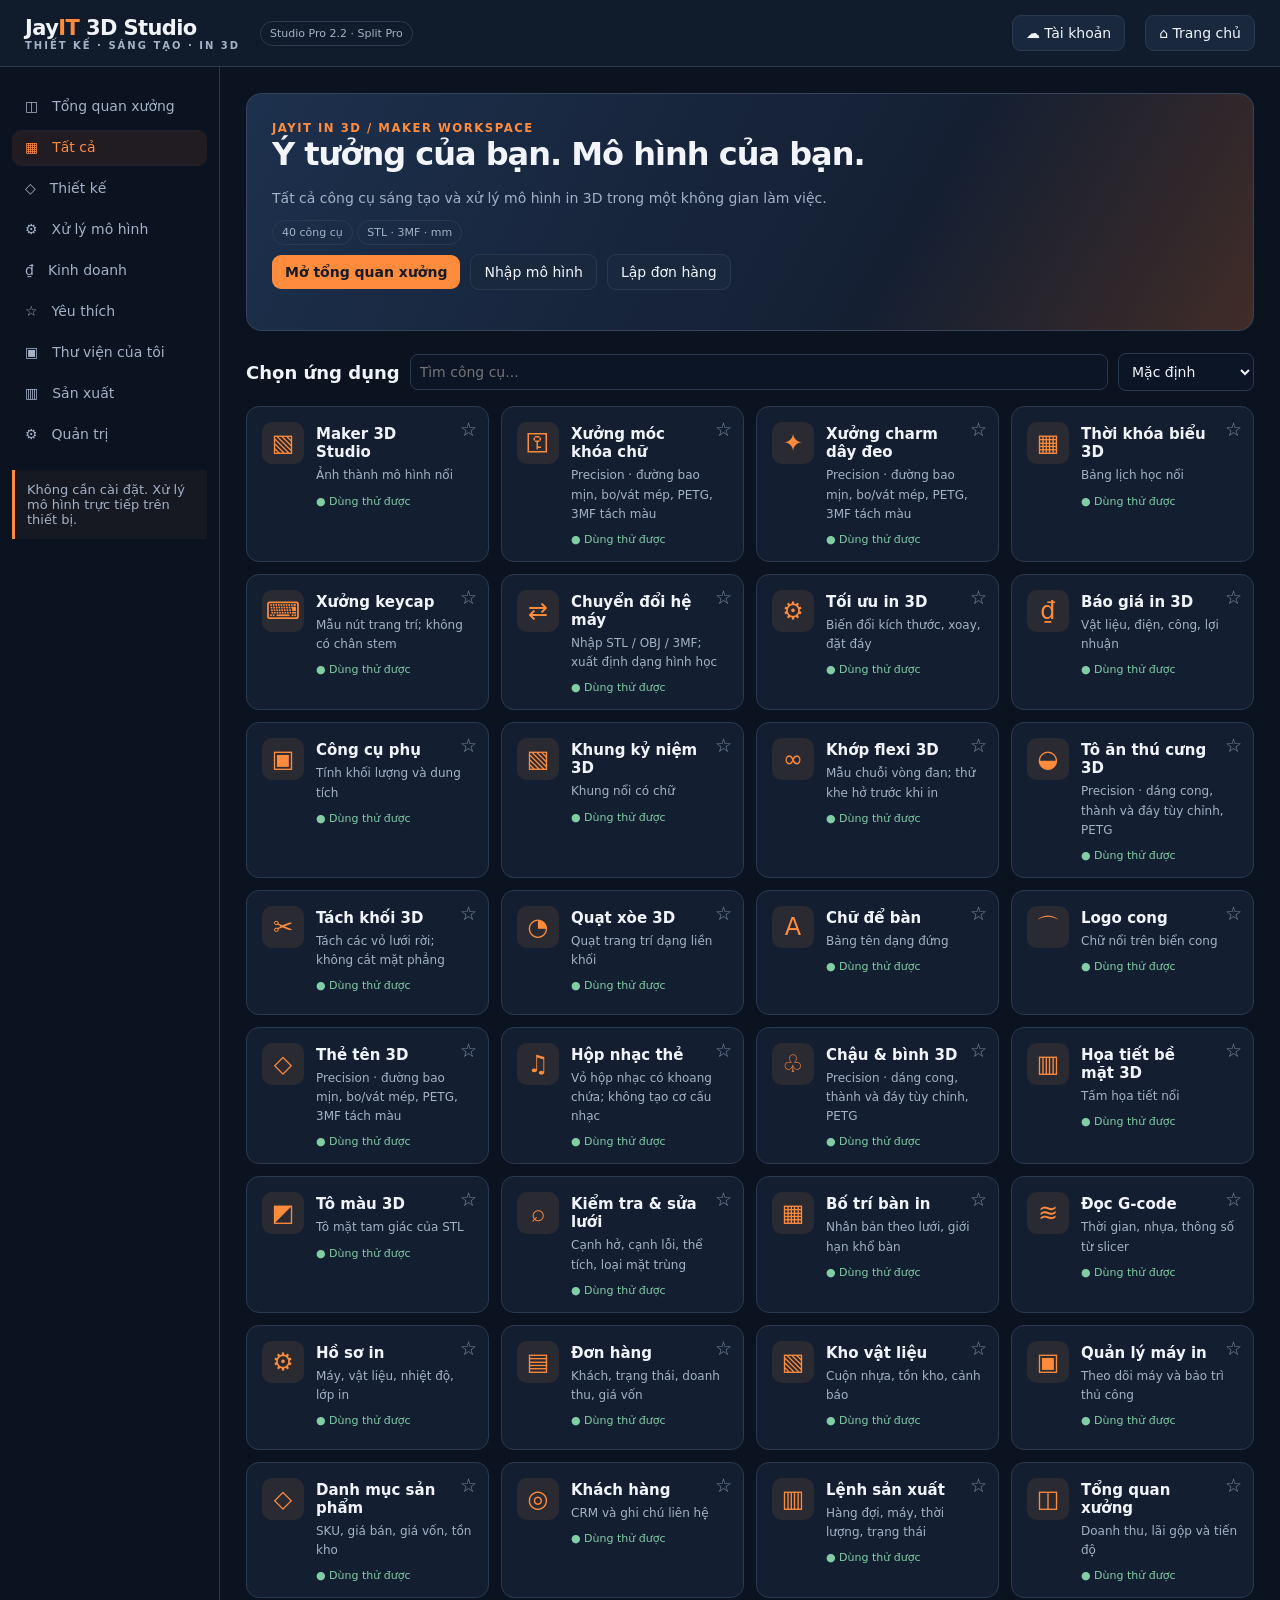
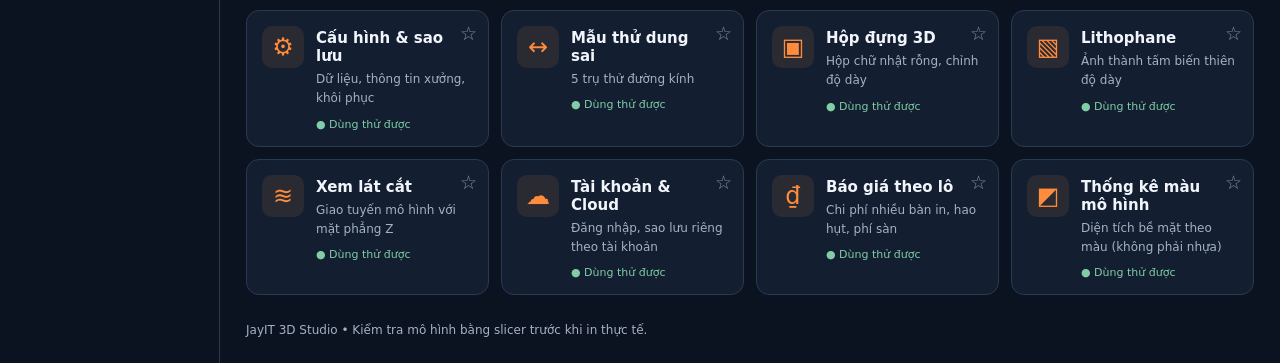
==== commit 2b5c9a20: "Add files via upload" ====
--- a/index.html
+++ b/index.html
@@ -5,7 +5,7 @@
 header{flex-wrap:wrap}button[hidden]{display:none!important}.cloudgrid{display:grid;grid-template-columns:repeat(auto-fit,minmax(235px,1fr));gap:16px}.cloudgrid .panel{min-width:0}.cloudgrid p{overflow-wrap:anywhere}.cloud-status{min-height:24px;white-space:pre-wrap;overflow-wrap:anywhere}.batchgrid{display:grid;grid-template-columns:repeat(auto-fit,minmax(150px,1fr));gap:12px}.table-scroll{overflow:auto}@media(max-width:650px){header .tag{display:none}header{gap:6px}header button{padding:7px;font-size:12px}.brand{font-size:16px}.brand small{font-size:8px;letter-spacing:1px}}
 
 .precision-panel .field{margin-bottom:9px}.precision-section{border-top:1px solid var(--line);padding-top:12px;margin-top:12px}.precision-hint{padding:12px 16px;color:#ffb36a;font-size:11px;letter-spacing:1.1px;font-weight:700;display:flex;justify-content:space-between;gap:8px}.precision-hint span{color:var(--muted);letter-spacing:0;font-weight:400}.precision-colors button{padding:6px 8px;font-size:11px}.precision-view#view{height:510px}.work:has(.precision-panel){align-items:start}.work:has(.precision-panel) .viewport{position:sticky;top:90px}@media(max-width:800px){.work:has(.precision-panel) .viewport{position:static}.precision-view#view{height:390px}}
-</style></head><body><header><div class="brand">Jay<b>IT</b> 3D Studio<small>THIẾT KẾ · SÁNG TẠO · IN 3D</small></div><span class="tag">Studio Pro 2.1 · Precision</span><div style="flex:1"></div><button id="installJay" hidden onclick="installJayIT()">↓ Cài app</button><button onclick="openTool('cloud')">☁ Tài khoản</button><button onclick="home()">⌂ Trang chủ</button></header><div class="shell"><aside><nav id="nav"></nav><div class="notice">Không cần cài đặt. Xử lý mô hình trực tiếp trên thiết bị.</div></aside><main id="main"></main></div><script>
+</style></head><body><header><div class="brand">Jay<b>IT</b> 3D Studio<small>THIẾT KẾ · SÁNG TẠO · IN 3D</small></div><span class="tag">Studio Pro 2.2 · Split Pro</span><div style="flex:1"></div><button id="installJay" hidden onclick="installJayIT()">↓ Cài app</button><button onclick="openTool('cloud')">☁ Tài khoản</button><button onclick="home()">⌂ Trang chủ</button></header><div class="shell"><aside><nav id="nav"></nav><div class="notice">Không cần cài đặt. Xử lý mô hình trực tiếp trên thiết bị.</div></aside><main id="main"></main></div><script>
 'use strict';
 const $=id=>document.getElementById(id), esc=s=>String(s).replace(/[&<>"']/g,c=>({'&':'&amp;','<':'&lt;','>':'&gt;','"':'&quot;',"'":'&#39;'}[c]));
 const tools=[
@@ -36,4 +36,4 @@
 function export3MF(){if(!mesh.length)return;let map=new Map(),verts=[],colors=[...new Set(mesh.map(t=>t.c))],triangles=[];for(let t of mesh){let ids=t.v.map(v=>{let key=v.map(x=>x.toFixed(5)).join(',');if(!map.has(key)){map.set(key,verts.length);verts.push(v.map(x=>x.toFixed(5)))}return map.get(key)});if(new Set(ids).size===3)triangles.push(`<triangle v1="${ids[0]}" v2="${ids[1]}" v3="${ids[2]}" pid="1" p1="${colors.indexOf(t.c)}"/>`)}let model=`<?xml version="1.0" encoding="UTF-8"?><model unit="millimeter" xml:lang="en-US" xmlns="http://schemas.microsoft.com/3dmanufacturing/core/2015/02"><resources><basematerials id="1">${colors.map((c,i)=>`<base name="Color ${i+1}" displaycolor="${c.toUpperCase()}FF"/>`).join('')}</basematerials><object id="2" type="model" pid="1" pindex="0"><mesh><vertices>${verts.map(v=>`<vertex x="${v[0]}" y="${v[1]}" z="${v[2]}"/>`).join('')}</vertices><triangles>${triangles.join('')}</triangles></mesh></object></resources><build><item objectid="2"/></build></model>`;download(zip({'[Content_Types].xml':'<?xml version="1.0"?><Types xmlns="http://schemas.openxmlformats.org/package/2006/content-types"><Default Extension="rels" ContentType="application/vnd.openxmlformats-package.relationships+xml"/><Default Extension="model" ContentType="application/vnd.ms-package.3dmanufacturing-3dmodel+xml"/></Types>','_rels/.rels':'<?xml version="1.0"?><Relationships xmlns="http://schemas.openxmlformats.org/package/2006/relationships"><Relationship Target="/3D/3dmodel.model" Id="rel0" Type="http://schemas.microsoft.com/3dmanufacturing/2013/01/3dmodel"/></Relationships>','3D/3dmodel.model':model}),'jayit-'+current[0]+'.3mf','model/3mf')}
 const money=x=>Math.round(x).toLocaleString('vi-VN')+' đ';function calcUI(id){$('body').innerHTML=id==='quote'?`<div class="work"><div class="panel"><h2>Chi phí sản xuất</h2>${field('grams','Nhựa sử dụng (g)',80)}${field('price','Giá nhựa / kg (đ)',250000)}${field('hours','Thời gian in (giờ)',3)}${field('watts','Công suất trung bình (W)',120)}${field('electric','Giá điện (đ/kWh)',3000)}${field('machine','Khấu hao máy (đ/giờ)',3000)}${field('labor','Công xử lý / phối màu (đ)',20000)}${field('pack','Đóng gói (đ)',5000)}${field('waste','Dự phòng hao hụt (% chi phí in)',10)}${field('fee','Phí sàn (% giá bán)',15)}${field('margin','Lợi nhuận mục tiêu (% giá bán)',25)}<button class="primary" onclick="calculate()">Tính giá</button></div><div class="panel"><h2>Kết quả báo giá</h2><div id="result"></div><div class="notice">Lợi nhuận tính theo % doanh thu. Phí sàn nhập theo thực tế; chưa tính thuế riêng, vận chuyển hoặc phí cố định khác.</div><button onclick="copyQuote()">Sao chép báo giá</button></div></div>`:`<div class="work"><div class="panel"><h2>Ước tính vật liệu</h2>${field('volume','Thể tích vật liệu đặc (cm³)',50)}${field('density','Khối lượng riêng (g/cm³)',1.24)}${field('price','Giá nhựa (đ/kg)',250000)}<button class="primary" onclick="calculate()">Tính</button></div><div class="panel"><h2>Kết quả</h2><div id="result"></div><p>Thể tích cần là thể tích nhựa thực tế, không phải thể tích hộp bao.</p></div></div>`;document.querySelectorAll('#body input').forEach(e=>e.oninput=calculate);calculate()}
 let quoteText='';function calculate(){let n=id=>Math.max(0,num(id));if(current[0]==='misc'){let g=n('volume')*n('density');$('result').innerHTML=`<div class="metrics"><div class="metric">Khối lượng<b>${g.toFixed(1)} g</b></div><div class="metric">Chi phí nhựa<b>${money(g*n('price')/1000)}</b></div></div>`;return}let mat=n('grams')*n('price')/1000,elec=n('hours')*n('watts')/1000*n('electric'),mach=n('hours')*n('machine'),risk=(mat+elec+mach)*n('waste')/100,cost=mat+elec+mach+risk+n('labor')+n('pack'),d=1-(n('fee')+n('margin'))/100;if(d<=0){$('result').textContent='Tổng phí sàn và biên lợi nhuận phải dưới 100%.';quoteText='';return}let sale=Math.ceil(cost/d/1000)*1000,profit=sale*(1-n('fee')/100)-cost;let a=[['Vật liệu',mat],['Điện',elec],['Khấu hao máy',mach],['Hao hụt',risk],['Công',n('labor')],['Đóng gói',n('pack')]];$('result').innerHTML=`<div class="metrics"><div class="metric">Tổng giá vốn<b>${money(cost)}</b></div><div class="metric">Giá bán gợi ý<b>${money(sale)}</b></div><div class="metric">Lợi nhuận ước tính<b>${money(profit)}</b></div></div><hr style="border:0;border-top:1px solid #293a50">${a.map(([k,v])=>`<p style="display:flex;justify-content:space-between">${k}<strong>${money(v)}</strong></p>`).join('')}`;quoteText=`JayIT IN 3D – Báo giá\nGiá vốn: ${money(cost)}\nGiá bán: ${money(sale)}\nLợi nhuận ước tính: ${money(profit)}`}async function copyQuote(){if(!quoteText)return;try{await navigator.clipboard.writeText(quoteText)}catch{let a=document.createElement('textarea');a.value=quoteText;document.body.append(a);a.select();document.execCommand('copy');a.remove()}}
-</script><script src="pro.js"></script><script src="cloud-config.js"></script><script src="upgrade.js"></script><script src="earcut.js"></script><script src="precision.js"></script></body></html>
+</script><script src="pro.js"></script><script src="cloud-config.js"></script><script src="upgrade.js"></script><script src="earcut.js"></script><script src="precision.js"></script><script src="split-studio.js"></script></body></html>
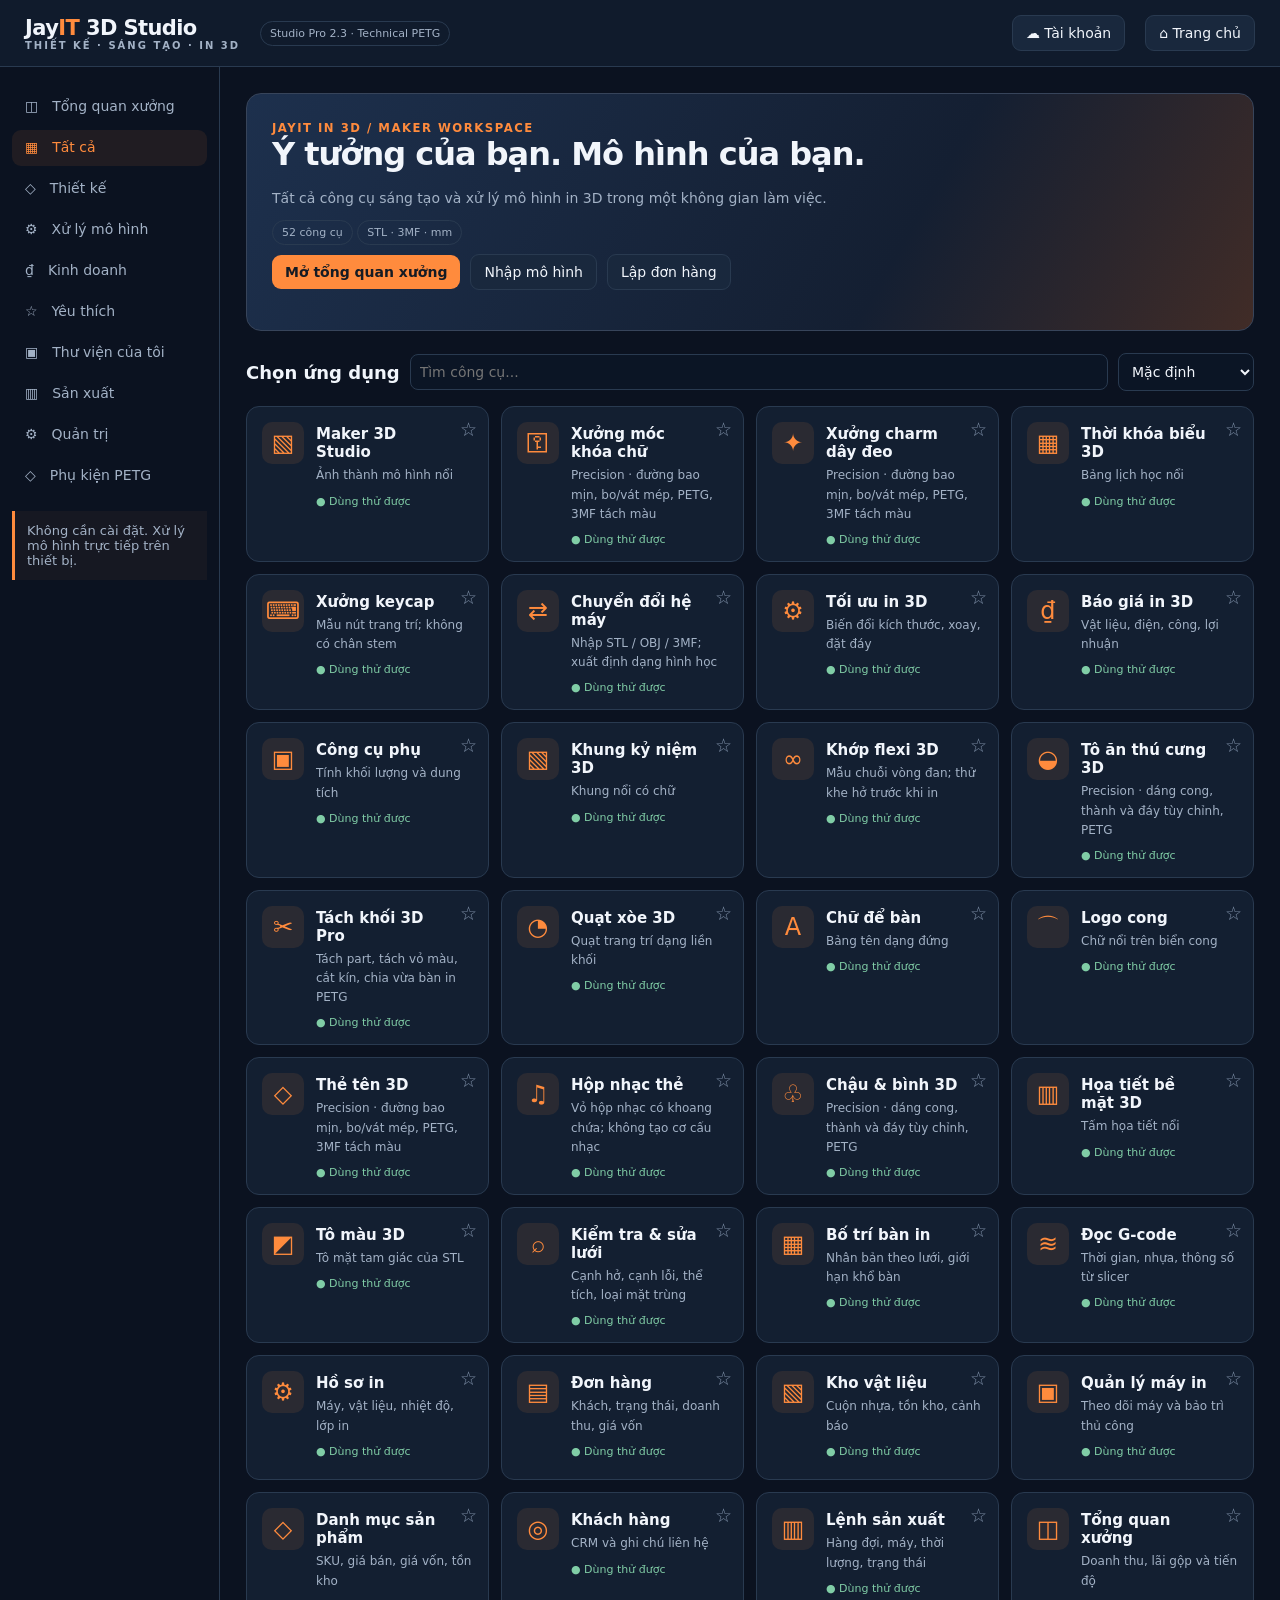
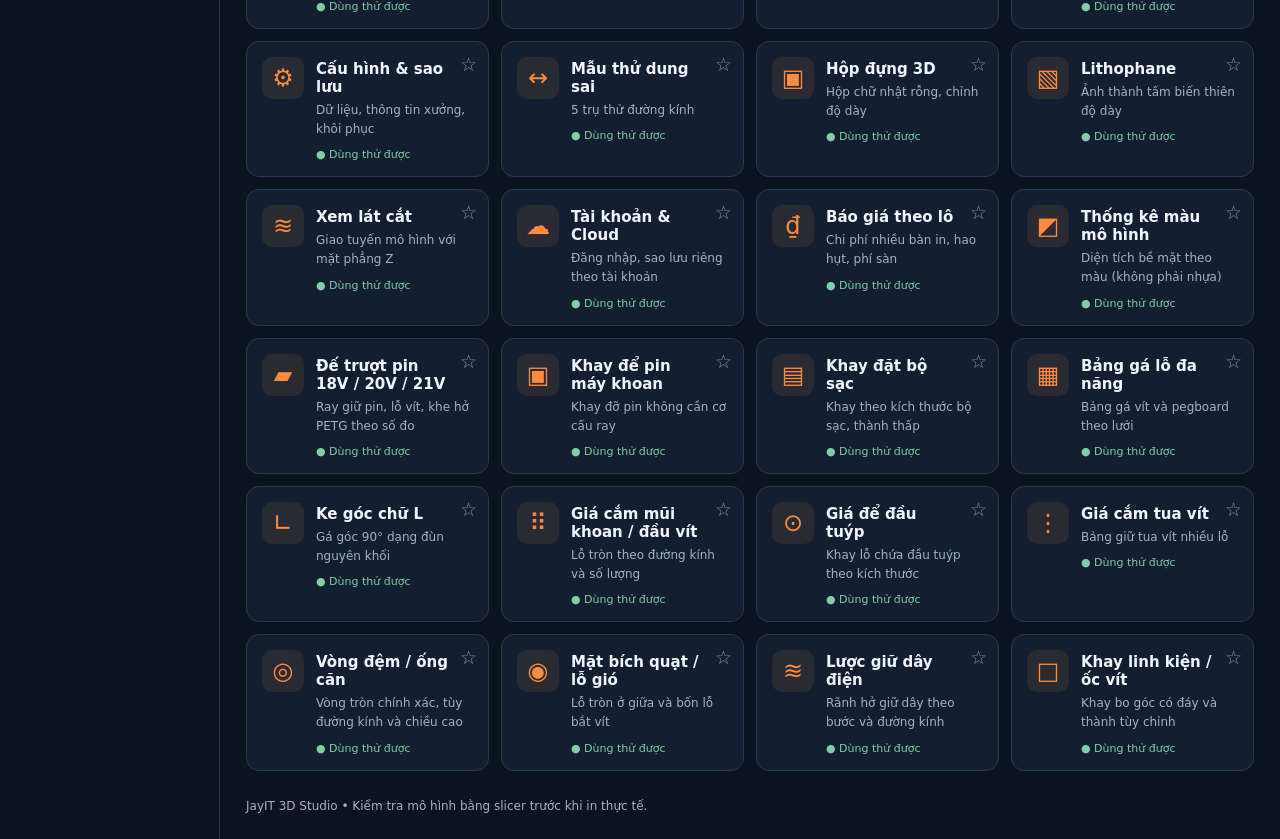
==== commit a381c828: "Add files via upload" ====
--- a/index.html
+++ b/index.html
@@ -5,7 +5,7 @@
 header{flex-wrap:wrap}button[hidden]{display:none!important}.cloudgrid{display:grid;grid-template-columns:repeat(auto-fit,minmax(235px,1fr));gap:16px}.cloudgrid .panel{min-width:0}.cloudgrid p{overflow-wrap:anywhere}.cloud-status{min-height:24px;white-space:pre-wrap;overflow-wrap:anywhere}.batchgrid{display:grid;grid-template-columns:repeat(auto-fit,minmax(150px,1fr));gap:12px}.table-scroll{overflow:auto}@media(max-width:650px){header .tag{display:none}header{gap:6px}header button{padding:7px;font-size:12px}.brand{font-size:16px}.brand small{font-size:8px;letter-spacing:1px}}
 
 .precision-panel .field{margin-bottom:9px}.precision-section{border-top:1px solid var(--line);padding-top:12px;margin-top:12px}.precision-hint{padding:12px 16px;color:#ffb36a;font-size:11px;letter-spacing:1.1px;font-weight:700;display:flex;justify-content:space-between;gap:8px}.precision-hint span{color:var(--muted);letter-spacing:0;font-weight:400}.precision-colors button{padding:6px 8px;font-size:11px}.precision-view#view{height:510px}.work:has(.precision-panel){align-items:start}.work:has(.precision-panel) .viewport{position:sticky;top:90px}@media(max-width:800px){.work:has(.precision-panel) .viewport{position:static}.precision-view#view{height:390px}}
-</style></head><body><header><div class="brand">Jay<b>IT</b> 3D Studio<small>THIẾT KẾ · SÁNG TẠO · IN 3D</small></div><span class="tag">Studio Pro 2.2 · Split Pro</span><div style="flex:1"></div><button id="installJay" hidden onclick="installJayIT()">↓ Cài app</button><button onclick="openTool('cloud')">☁ Tài khoản</button><button onclick="home()">⌂ Trang chủ</button></header><div class="shell"><aside><nav id="nav"></nav><div class="notice">Không cần cài đặt. Xử lý mô hình trực tiếp trên thiết bị.</div></aside><main id="main"></main></div><script>
+</style></head><body><header><div class="brand">Jay<b>IT</b> 3D Studio<small>THIẾT KẾ · SÁNG TẠO · IN 3D</small></div><span class="tag">Studio Pro 2.3 · Technical PETG</span><div style="flex:1"></div><button id="installJay" hidden onclick="installJayIT()">↓ Cài app</button><button onclick="openTool('cloud')">☁ Tài khoản</button><button onclick="home()">⌂ Trang chủ</button></header><div class="shell"><aside><nav id="nav"></nav><div class="notice">Không cần cài đặt. Xử lý mô hình trực tiếp trên thiết bị.</div></aside><main id="main"></main></div><script>
 'use strict';
 const $=id=>document.getElementById(id), esc=s=>String(s).replace(/[&<>"']/g,c=>({'&':'&amp;','<':'&lt;','>':'&gt;','"':'&quot;',"'":'&#39;'}[c]));
 const tools=[
@@ -36,4 +36,4 @@
 function export3MF(){if(!mesh.length)return;let map=new Map(),verts=[],colors=[...new Set(mesh.map(t=>t.c))],triangles=[];for(let t of mesh){let ids=t.v.map(v=>{let key=v.map(x=>x.toFixed(5)).join(',');if(!map.has(key)){map.set(key,verts.length);verts.push(v.map(x=>x.toFixed(5)))}return map.get(key)});if(new Set(ids).size===3)triangles.push(`<triangle v1="${ids[0]}" v2="${ids[1]}" v3="${ids[2]}" pid="1" p1="${colors.indexOf(t.c)}"/>`)}let model=`<?xml version="1.0" encoding="UTF-8"?><model unit="millimeter" xml:lang="en-US" xmlns="http://schemas.microsoft.com/3dmanufacturing/core/2015/02"><resources><basematerials id="1">${colors.map((c,i)=>`<base name="Color ${i+1}" displaycolor="${c.toUpperCase()}FF"/>`).join('')}</basematerials><object id="2" type="model" pid="1" pindex="0"><mesh><vertices>${verts.map(v=>`<vertex x="${v[0]}" y="${v[1]}" z="${v[2]}"/>`).join('')}</vertices><triangles>${triangles.join('')}</triangles></mesh></object></resources><build><item objectid="2"/></build></model>`;download(zip({'[Content_Types].xml':'<?xml version="1.0"?><Types xmlns="http://schemas.openxmlformats.org/package/2006/content-types"><Default Extension="rels" ContentType="application/vnd.openxmlformats-package.relationships+xml"/><Default Extension="model" ContentType="application/vnd.ms-package.3dmanufacturing-3dmodel+xml"/></Types>','_rels/.rels':'<?xml version="1.0"?><Relationships xmlns="http://schemas.openxmlformats.org/package/2006/relationships"><Relationship Target="/3D/3dmodel.model" Id="rel0" Type="http://schemas.microsoft.com/3dmanufacturing/2013/01/3dmodel"/></Relationships>','3D/3dmodel.model':model}),'jayit-'+current[0]+'.3mf','model/3mf')}
 const money=x=>Math.round(x).toLocaleString('vi-VN')+' đ';function calcUI(id){$('body').innerHTML=id==='quote'?`<div class="work"><div class="panel"><h2>Chi phí sản xuất</h2>${field('grams','Nhựa sử dụng (g)',80)}${field('price','Giá nhựa / kg (đ)',250000)}${field('hours','Thời gian in (giờ)',3)}${field('watts','Công suất trung bình (W)',120)}${field('electric','Giá điện (đ/kWh)',3000)}${field('machine','Khấu hao máy (đ/giờ)',3000)}${field('labor','Công xử lý / phối màu (đ)',20000)}${field('pack','Đóng gói (đ)',5000)}${field('waste','Dự phòng hao hụt (% chi phí in)',10)}${field('fee','Phí sàn (% giá bán)',15)}${field('margin','Lợi nhuận mục tiêu (% giá bán)',25)}<button class="primary" onclick="calculate()">Tính giá</button></div><div class="panel"><h2>Kết quả báo giá</h2><div id="result"></div><div class="notice">Lợi nhuận tính theo % doanh thu. Phí sàn nhập theo thực tế; chưa tính thuế riêng, vận chuyển hoặc phí cố định khác.</div><button onclick="copyQuote()">Sao chép báo giá</button></div></div>`:`<div class="work"><div class="panel"><h2>Ước tính vật liệu</h2>${field('volume','Thể tích vật liệu đặc (cm³)',50)}${field('density','Khối lượng riêng (g/cm³)',1.24)}${field('price','Giá nhựa (đ/kg)',250000)}<button class="primary" onclick="calculate()">Tính</button></div><div class="panel"><h2>Kết quả</h2><div id="result"></div><p>Thể tích cần là thể tích nhựa thực tế, không phải thể tích hộp bao.</p></div></div>`;document.querySelectorAll('#body input').forEach(e=>e.oninput=calculate);calculate()}
 let quoteText='';function calculate(){let n=id=>Math.max(0,num(id));if(current[0]==='misc'){let g=n('volume')*n('density');$('result').innerHTML=`<div class="metrics"><div class="metric">Khối lượng<b>${g.toFixed(1)} g</b></div><div class="metric">Chi phí nhựa<b>${money(g*n('price')/1000)}</b></div></div>`;return}let mat=n('grams')*n('price')/1000,elec=n('hours')*n('watts')/1000*n('electric'),mach=n('hours')*n('machine'),risk=(mat+elec+mach)*n('waste')/100,cost=mat+elec+mach+risk+n('labor')+n('pack'),d=1-(n('fee')+n('margin'))/100;if(d<=0){$('result').textContent='Tổng phí sàn và biên lợi nhuận phải dưới 100%.';quoteText='';return}let sale=Math.ceil(cost/d/1000)*1000,profit=sale*(1-n('fee')/100)-cost;let a=[['Vật liệu',mat],['Điện',elec],['Khấu hao máy',mach],['Hao hụt',risk],['Công',n('labor')],['Đóng gói',n('pack')]];$('result').innerHTML=`<div class="metrics"><div class="metric">Tổng giá vốn<b>${money(cost)}</b></div><div class="metric">Giá bán gợi ý<b>${money(sale)}</b></div><div class="metric">Lợi nhuận ước tính<b>${money(profit)}</b></div></div><hr style="border:0;border-top:1px solid #293a50">${a.map(([k,v])=>`<p style="display:flex;justify-content:space-between">${k}<strong>${money(v)}</strong></p>`).join('')}`;quoteText=`JayIT IN 3D – Báo giá\nGiá vốn: ${money(cost)}\nGiá bán: ${money(sale)}\nLợi nhuận ước tính: ${money(profit)}`}async function copyQuote(){if(!quoteText)return;try{await navigator.clipboard.writeText(quoteText)}catch{let a=document.createElement('textarea');a.value=quoteText;document.body.append(a);a.select();document.execCommand('copy');a.remove()}}
-</script><script src="pro.js"></script><script src="cloud-config.js"></script><script src="upgrade.js"></script><script src="earcut.js"></script><script src="precision.js"></script><script src="split-studio.js"></script></body></html>
+</script><script src="pro.js"></script><script src="cloud-config.js"></script><script src="upgrade.js"></script><script src="earcut.js"></script><script src="precision.js"></script><script src="split-studio.js"></script><script src="technical.js"></script></body></html>
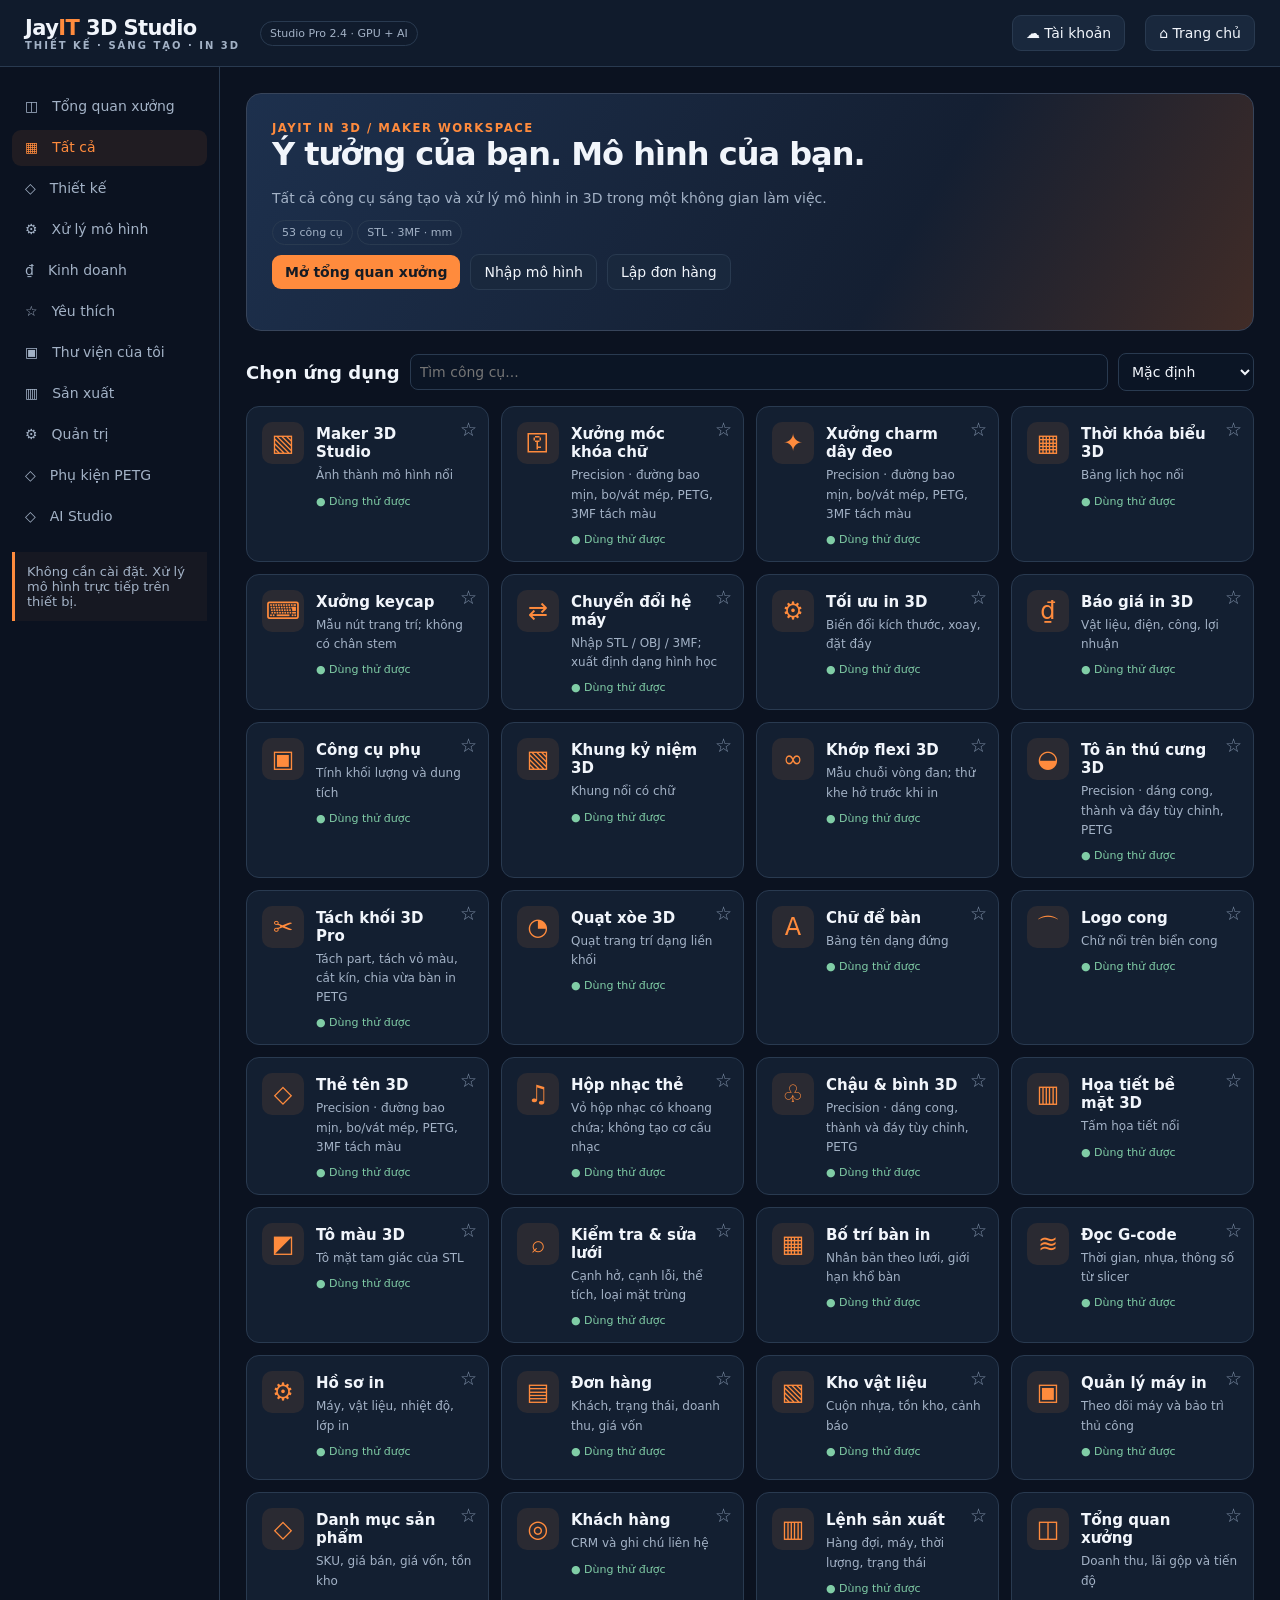
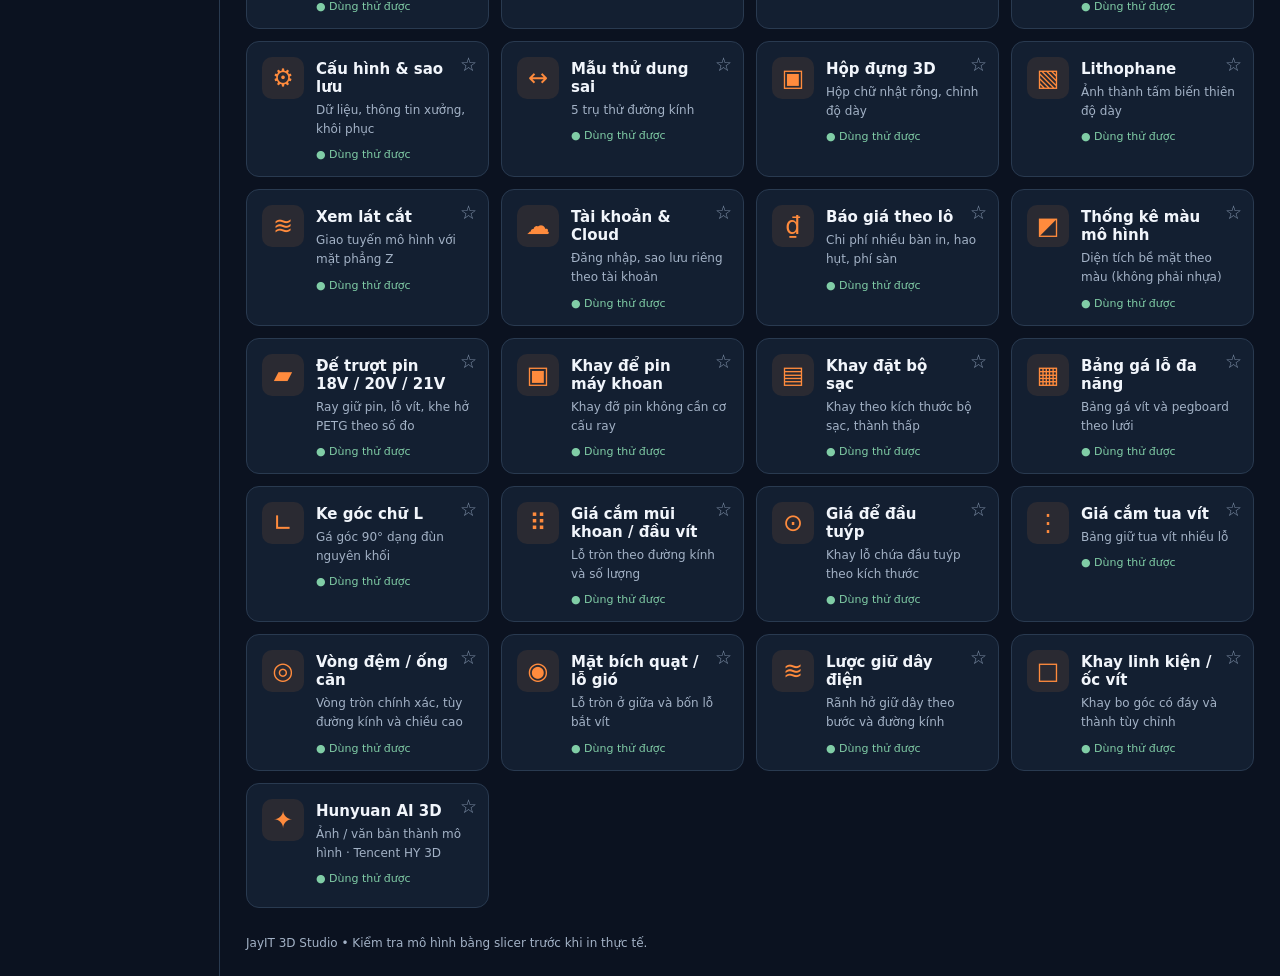
==== commit 294c1f45: "Add files via upload" ====
--- a/index.html
+++ b/index.html
@@ -5,7 +5,7 @@
 header{flex-wrap:wrap}button[hidden]{display:none!important}.cloudgrid{display:grid;grid-template-columns:repeat(auto-fit,minmax(235px,1fr));gap:16px}.cloudgrid .panel{min-width:0}.cloudgrid p{overflow-wrap:anywhere}.cloud-status{min-height:24px;white-space:pre-wrap;overflow-wrap:anywhere}.batchgrid{display:grid;grid-template-columns:repeat(auto-fit,minmax(150px,1fr));gap:12px}.table-scroll{overflow:auto}@media(max-width:650px){header .tag{display:none}header{gap:6px}header button{padding:7px;font-size:12px}.brand{font-size:16px}.brand small{font-size:8px;letter-spacing:1px}}
 
 .precision-panel .field{margin-bottom:9px}.precision-section{border-top:1px solid var(--line);padding-top:12px;margin-top:12px}.precision-hint{padding:12px 16px;color:#ffb36a;font-size:11px;letter-spacing:1.1px;font-weight:700;display:flex;justify-content:space-between;gap:8px}.precision-hint span{color:var(--muted);letter-spacing:0;font-weight:400}.precision-colors button{padding:6px 8px;font-size:11px}.precision-view#view{height:510px}.work:has(.precision-panel){align-items:start}.work:has(.precision-panel) .viewport{position:sticky;top:90px}@media(max-width:800px){.work:has(.precision-panel) .viewport{position:static}.precision-view#view{height:390px}}
-</style></head><body><header><div class="brand">Jay<b>IT</b> 3D Studio<small>THIẾT KẾ · SÁNG TẠO · IN 3D</small></div><span class="tag">Studio Pro 2.3 · Technical PETG</span><div style="flex:1"></div><button id="installJay" hidden onclick="installJayIT()">↓ Cài app</button><button onclick="openTool('cloud')">☁ Tài khoản</button><button onclick="home()">⌂ Trang chủ</button></header><div class="shell"><aside><nav id="nav"></nav><div class="notice">Không cần cài đặt. Xử lý mô hình trực tiếp trên thiết bị.</div></aside><main id="main"></main></div><script>
+</style></head><body><header><div class="brand">Jay<b>IT</b> 3D Studio<small>THIẾT KẾ · SÁNG TẠO · IN 3D</small></div><span class="tag">Studio Pro 2.4 · GPU + AI</span><div style="flex:1"></div><button id="installJay" hidden onclick="installJayIT()">↓ Cài app</button><button onclick="openTool('cloud')">☁ Tài khoản</button><button onclick="home()">⌂ Trang chủ</button></header><div class="shell"><aside><nav id="nav"></nav><div class="notice">Không cần cài đặt. Xử lý mô hình trực tiếp trên thiết bị.</div></aside><main id="main"></main></div><script>
 'use strict';
 const $=id=>document.getElementById(id), esc=s=>String(s).replace(/[&<>"']/g,c=>({'&':'&amp;','<':'&lt;','>':'&gt;','"':'&quot;',"'":'&#39;'}[c]));
 const tools=[
@@ -36,4 +36,4 @@
 function export3MF(){if(!mesh.length)return;let map=new Map(),verts=[],colors=[...new Set(mesh.map(t=>t.c))],triangles=[];for(let t of mesh){let ids=t.v.map(v=>{let key=v.map(x=>x.toFixed(5)).join(',');if(!map.has(key)){map.set(key,verts.length);verts.push(v.map(x=>x.toFixed(5)))}return map.get(key)});if(new Set(ids).size===3)triangles.push(`<triangle v1="${ids[0]}" v2="${ids[1]}" v3="${ids[2]}" pid="1" p1="${colors.indexOf(t.c)}"/>`)}let model=`<?xml version="1.0" encoding="UTF-8"?><model unit="millimeter" xml:lang="en-US" xmlns="http://schemas.microsoft.com/3dmanufacturing/core/2015/02"><resources><basematerials id="1">${colors.map((c,i)=>`<base name="Color ${i+1}" displaycolor="${c.toUpperCase()}FF"/>`).join('')}</basematerials><object id="2" type="model" pid="1" pindex="0"><mesh><vertices>${verts.map(v=>`<vertex x="${v[0]}" y="${v[1]}" z="${v[2]}"/>`).join('')}</vertices><triangles>${triangles.join('')}</triangles></mesh></object></resources><build><item objectid="2"/></build></model>`;download(zip({'[Content_Types].xml':'<?xml version="1.0"?><Types xmlns="http://schemas.openxmlformats.org/package/2006/content-types"><Default Extension="rels" ContentType="application/vnd.openxmlformats-package.relationships+xml"/><Default Extension="model" ContentType="application/vnd.ms-package.3dmanufacturing-3dmodel+xml"/></Types>','_rels/.rels':'<?xml version="1.0"?><Relationships xmlns="http://schemas.openxmlformats.org/package/2006/relationships"><Relationship Target="/3D/3dmodel.model" Id="rel0" Type="http://schemas.microsoft.com/3dmanufacturing/2013/01/3dmodel"/></Relationships>','3D/3dmodel.model':model}),'jayit-'+current[0]+'.3mf','model/3mf')}
 const money=x=>Math.round(x).toLocaleString('vi-VN')+' đ';function calcUI(id){$('body').innerHTML=id==='quote'?`<div class="work"><div class="panel"><h2>Chi phí sản xuất</h2>${field('grams','Nhựa sử dụng (g)',80)}${field('price','Giá nhựa / kg (đ)',250000)}${field('hours','Thời gian in (giờ)',3)}${field('watts','Công suất trung bình (W)',120)}${field('electric','Giá điện (đ/kWh)',3000)}${field('machine','Khấu hao máy (đ/giờ)',3000)}${field('labor','Công xử lý / phối màu (đ)',20000)}${field('pack','Đóng gói (đ)',5000)}${field('waste','Dự phòng hao hụt (% chi phí in)',10)}${field('fee','Phí sàn (% giá bán)',15)}${field('margin','Lợi nhuận mục tiêu (% giá bán)',25)}<button class="primary" onclick="calculate()">Tính giá</button></div><div class="panel"><h2>Kết quả báo giá</h2><div id="result"></div><div class="notice">Lợi nhuận tính theo % doanh thu. Phí sàn nhập theo thực tế; chưa tính thuế riêng, vận chuyển hoặc phí cố định khác.</div><button onclick="copyQuote()">Sao chép báo giá</button></div></div>`:`<div class="work"><div class="panel"><h2>Ước tính vật liệu</h2>${field('volume','Thể tích vật liệu đặc (cm³)',50)}${field('density','Khối lượng riêng (g/cm³)',1.24)}${field('price','Giá nhựa (đ/kg)',250000)}<button class="primary" onclick="calculate()">Tính</button></div><div class="panel"><h2>Kết quả</h2><div id="result"></div><p>Thể tích cần là thể tích nhựa thực tế, không phải thể tích hộp bao.</p></div></div>`;document.querySelectorAll('#body input').forEach(e=>e.oninput=calculate);calculate()}
 let quoteText='';function calculate(){let n=id=>Math.max(0,num(id));if(current[0]==='misc'){let g=n('volume')*n('density');$('result').innerHTML=`<div class="metrics"><div class="metric">Khối lượng<b>${g.toFixed(1)} g</b></div><div class="metric">Chi phí nhựa<b>${money(g*n('price')/1000)}</b></div></div>`;return}let mat=n('grams')*n('price')/1000,elec=n('hours')*n('watts')/1000*n('electric'),mach=n('hours')*n('machine'),risk=(mat+elec+mach)*n('waste')/100,cost=mat+elec+mach+risk+n('labor')+n('pack'),d=1-(n('fee')+n('margin'))/100;if(d<=0){$('result').textContent='Tổng phí sàn và biên lợi nhuận phải dưới 100%.';quoteText='';return}let sale=Math.ceil(cost/d/1000)*1000,profit=sale*(1-n('fee')/100)-cost;let a=[['Vật liệu',mat],['Điện',elec],['Khấu hao máy',mach],['Hao hụt',risk],['Công',n('labor')],['Đóng gói',n('pack')]];$('result').innerHTML=`<div class="metrics"><div class="metric">Tổng giá vốn<b>${money(cost)}</b></div><div class="metric">Giá bán gợi ý<b>${money(sale)}</b></div><div class="metric">Lợi nhuận ước tính<b>${money(profit)}</b></div></div><hr style="border:0;border-top:1px solid #293a50">${a.map(([k,v])=>`<p style="display:flex;justify-content:space-between">${k}<strong>${money(v)}</strong></p>`).join('')}`;quoteText=`JayIT IN 3D – Báo giá\nGiá vốn: ${money(cost)}\nGiá bán: ${money(sale)}\nLợi nhuận ước tính: ${money(profit)}`}async function copyQuote(){if(!quoteText)return;try{await navigator.clipboard.writeText(quoteText)}catch{let a=document.createElement('textarea');a.value=quoteText;document.body.append(a);a.select();document.execCommand('copy');a.remove()}}
-</script><script src="pro.js"></script><script src="cloud-config.js"></script><script src="upgrade.js"></script><script src="earcut.js"></script><script src="precision.js"></script><script src="split-studio.js"></script><script src="technical.js"></script></body></html>
+</script><script src="pro.js"></script><script src="cloud-config.js"></script><script src="upgrade.js"></script><script src="earcut.js"></script><script src="precision.js"></script><script src="split-studio.js"></script><script src="technical.js"></script><script src="gpu-studio.js"></script><script src="cpu-studio.js"></script><script src="ai-studio.js"></script></body></html>
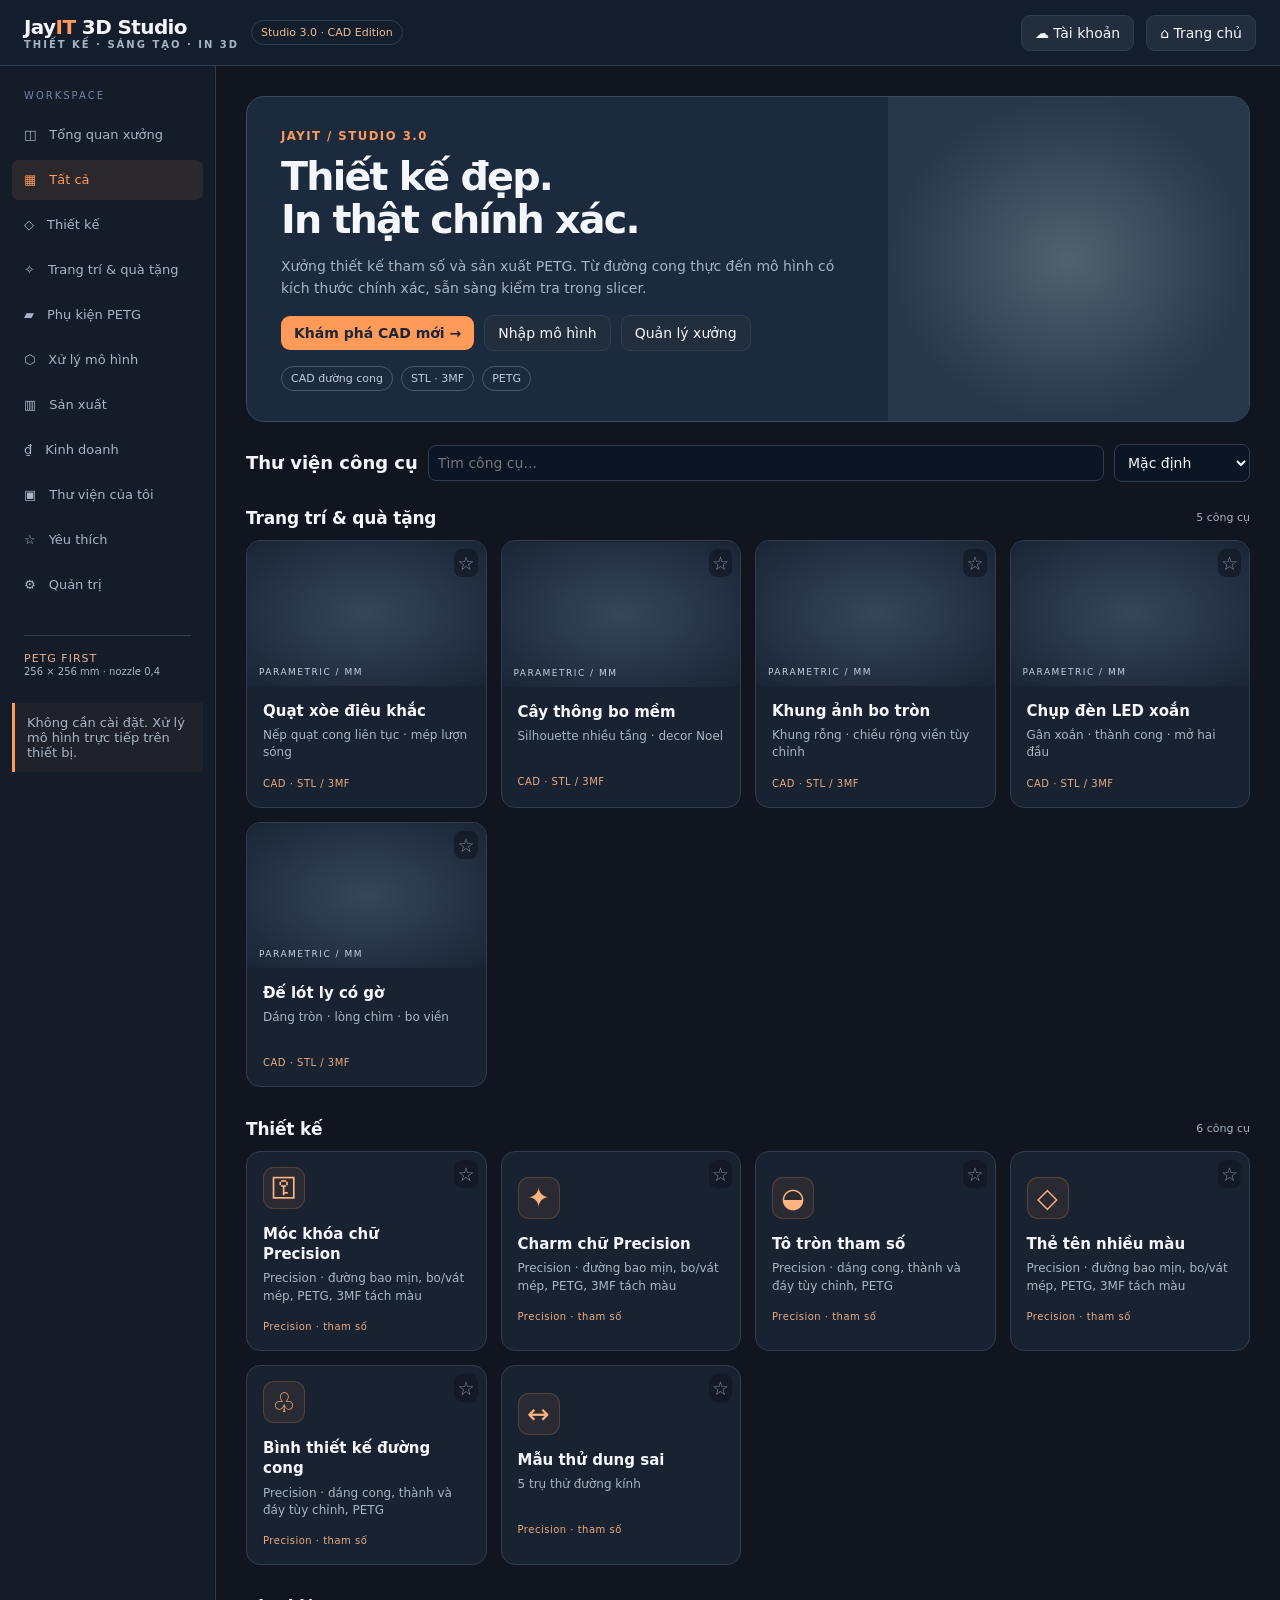
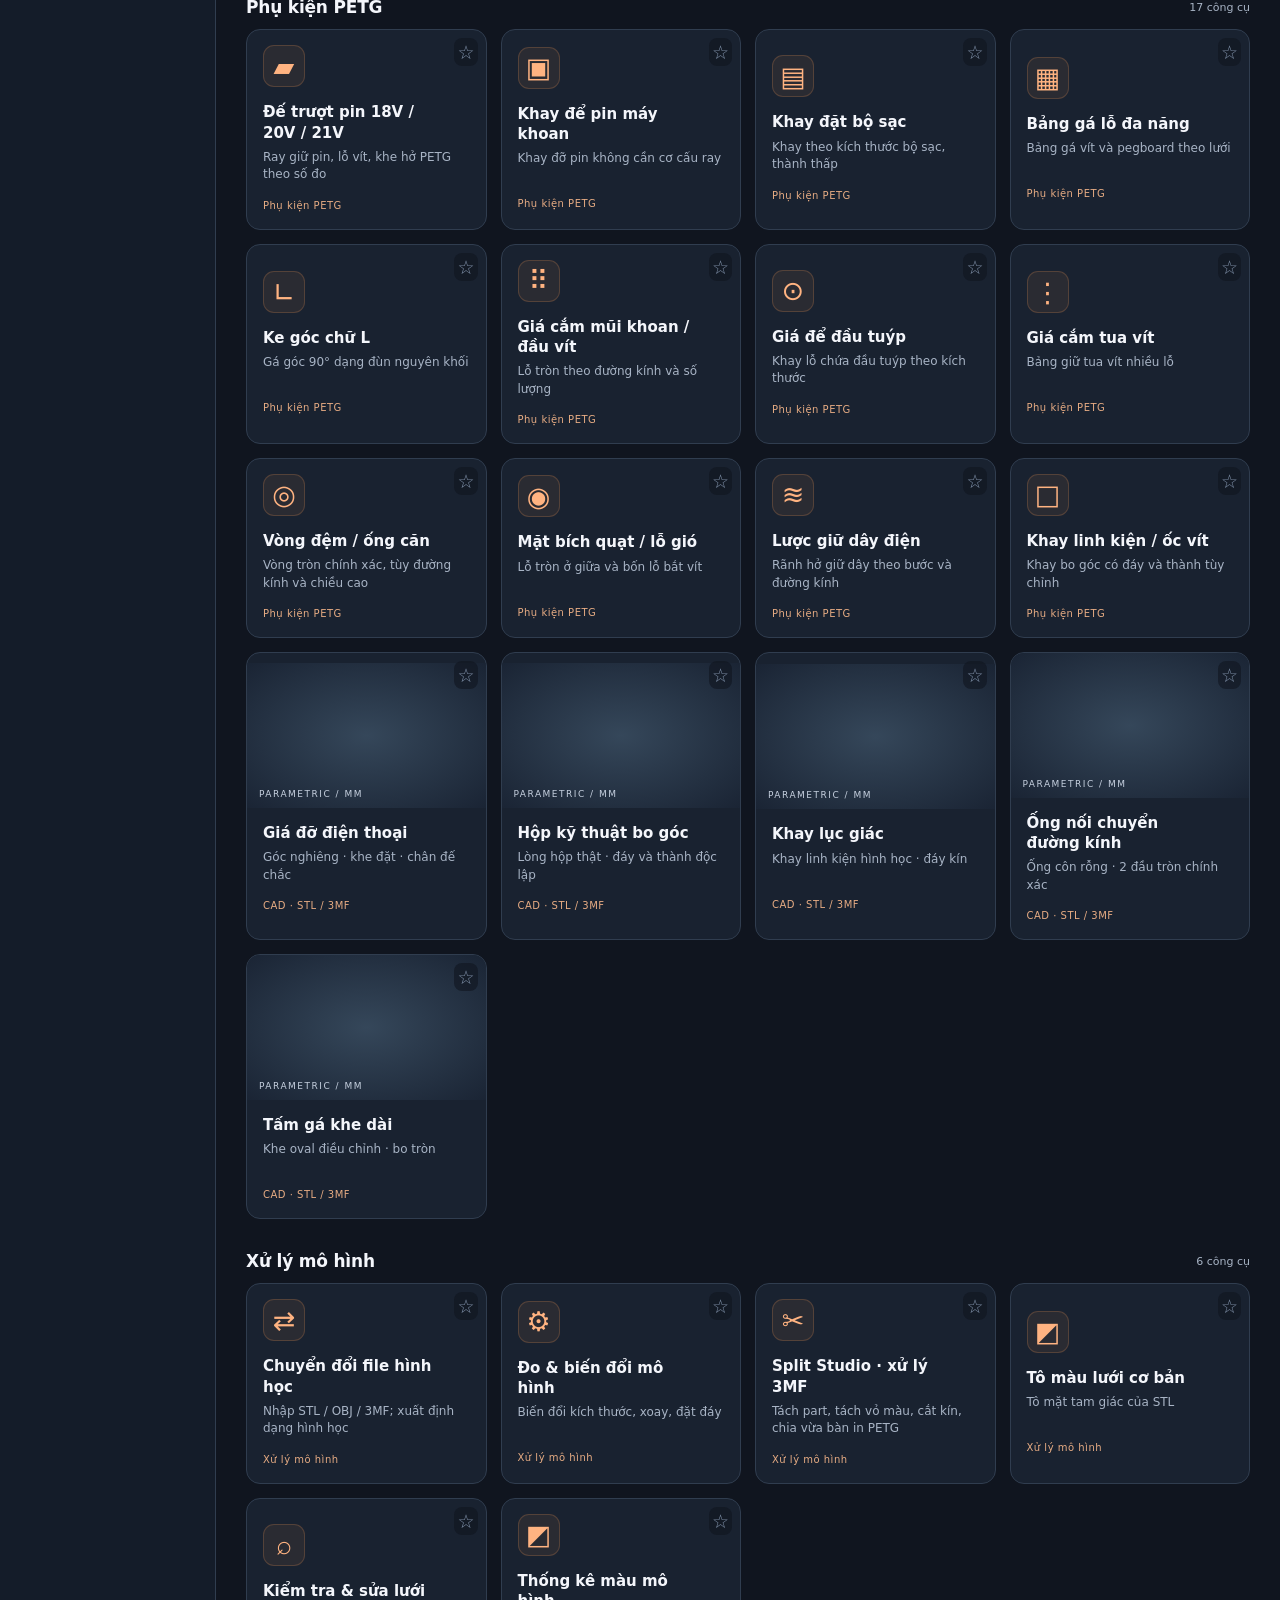
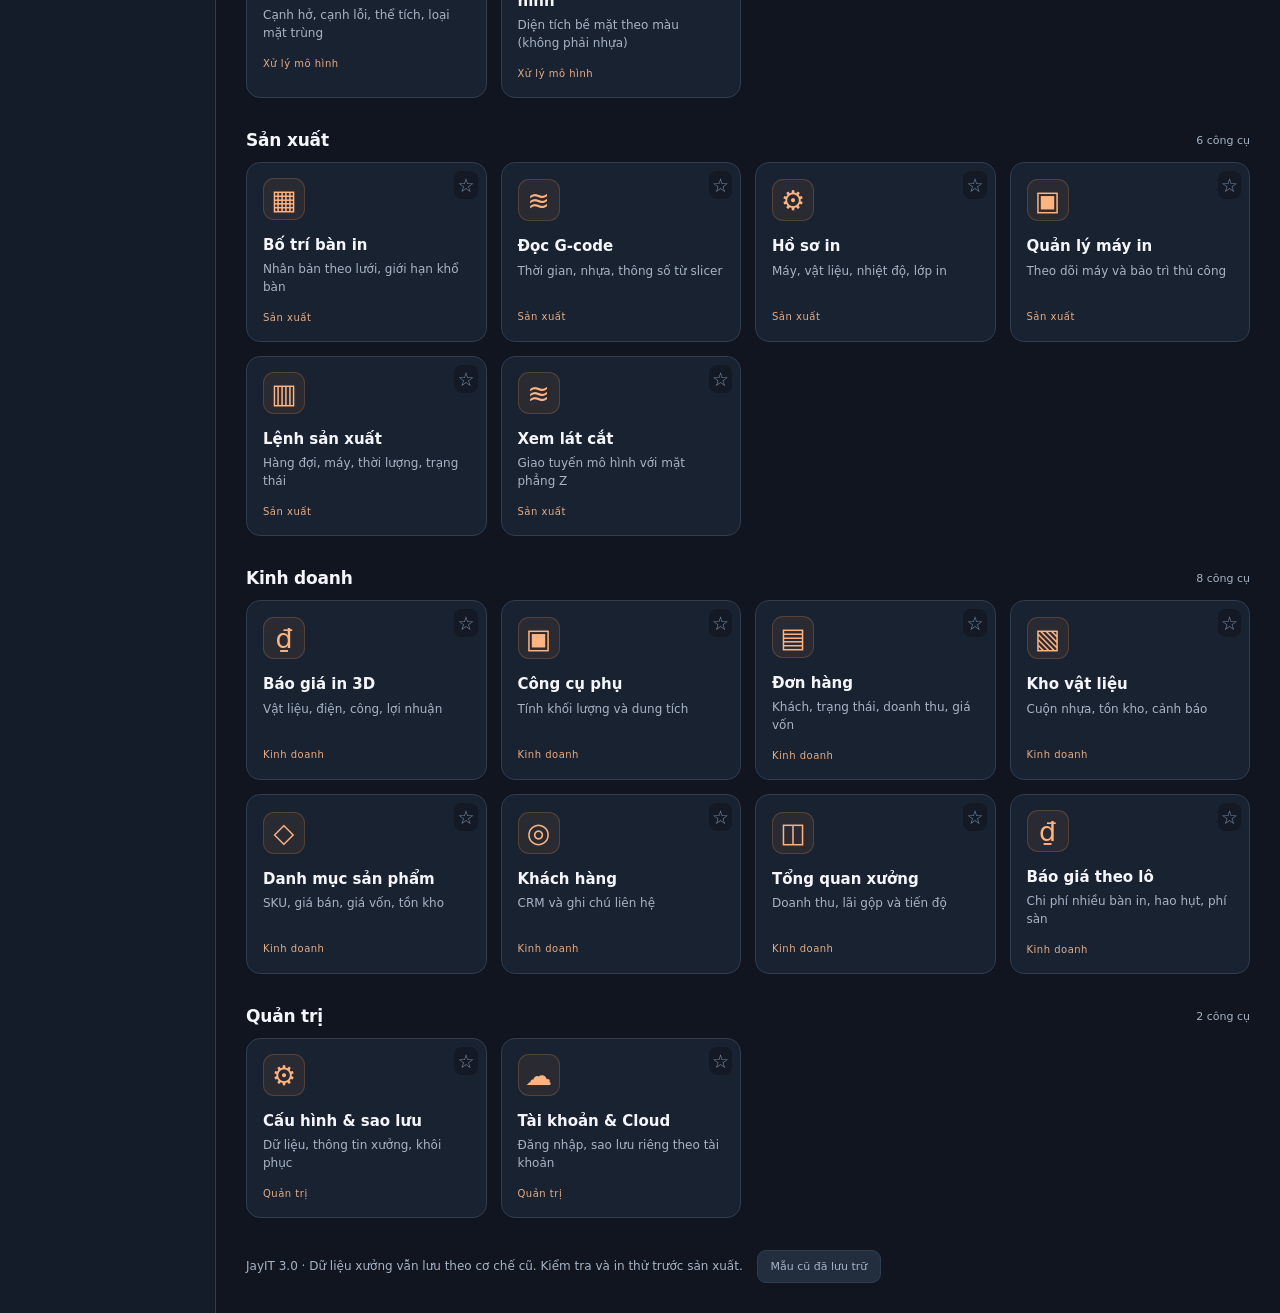
==== commit 3c1dbd4d: "Release JayIT Studio 3.0 CAD Edition" ====
--- a/index.html
+++ b/index.html
@@ -5,7 +5,7 @@
 header{flex-wrap:wrap}button[hidden]{display:none!important}.cloudgrid{display:grid;grid-template-columns:repeat(auto-fit,minmax(235px,1fr));gap:16px}.cloudgrid .panel{min-width:0}.cloudgrid p{overflow-wrap:anywhere}.cloud-status{min-height:24px;white-space:pre-wrap;overflow-wrap:anywhere}.batchgrid{display:grid;grid-template-columns:repeat(auto-fit,minmax(150px,1fr));gap:12px}.table-scroll{overflow:auto}@media(max-width:650px){header .tag{display:none}header{gap:6px}header button{padding:7px;font-size:12px}.brand{font-size:16px}.brand small{font-size:8px;letter-spacing:1px}}
 
 .precision-panel .field{margin-bottom:9px}.precision-section{border-top:1px solid var(--line);padding-top:12px;margin-top:12px}.precision-hint{padding:12px 16px;color:#ffb36a;font-size:11px;letter-spacing:1.1px;font-weight:700;display:flex;justify-content:space-between;gap:8px}.precision-hint span{color:var(--muted);letter-spacing:0;font-weight:400}.precision-colors button{padding:6px 8px;font-size:11px}.precision-view#view{height:510px}.work:has(.precision-panel){align-items:start}.work:has(.precision-panel) .viewport{position:sticky;top:90px}@media(max-width:800px){.work:has(.precision-panel) .viewport{position:static}.precision-view#view{height:390px}}
-</style></head><body><header><div class="brand">Jay<b>IT</b> 3D Studio<small>THIẾT KẾ · SÁNG TẠO · IN 3D</small></div><span class="tag">Studio Pro 2.4 · GPU + AI</span><div style="flex:1"></div><button id="installJay" hidden onclick="installJayIT()">↓ Cài app</button><button onclick="openTool('cloud')">☁ Tài khoản</button><button onclick="home()">⌂ Trang chủ</button></header><div class="shell"><aside><nav id="nav"></nav><div class="notice">Không cần cài đặt. Xử lý mô hình trực tiếp trên thiết bị.</div></aside><main id="main"></main></div><script>
+</style><link rel="stylesheet" href="studio-next.css"></head><body><header><div class="brand">Jay<b>IT</b> 3D Studio<small>THIẾT KẾ · SÁNG TẠO · IN 3D</small></div><span class="tag">Studio 3.0 · CAD Edition</span><div style="flex:1"></div><button id="installJay" hidden onclick="installJayIT()">↓ Cài app</button><button onclick="openTool('cloud')">☁ Tài khoản</button><button onclick="home()">⌂ Trang chủ</button></header><div class="shell"><aside><nav id="nav"></nav><div class="notice">Không cần cài đặt. Xử lý mô hình trực tiếp trên thiết bị.</div></aside><main id="main"></main></div><script>
 'use strict';
 const $=id=>document.getElementById(id), esc=s=>String(s).replace(/[&<>"']/g,c=>({'&':'&amp;','<':'&lt;','>':'&gt;','"':'&quot;',"'":'&#39;'}[c]));
 const tools=[
@@ -36,4 +36,4 @@
 function export3MF(){if(!mesh.length)return;let map=new Map(),verts=[],colors=[...new Set(mesh.map(t=>t.c))],triangles=[];for(let t of mesh){let ids=t.v.map(v=>{let key=v.map(x=>x.toFixed(5)).join(',');if(!map.has(key)){map.set(key,verts.length);verts.push(v.map(x=>x.toFixed(5)))}return map.get(key)});if(new Set(ids).size===3)triangles.push(`<triangle v1="${ids[0]}" v2="${ids[1]}" v3="${ids[2]}" pid="1" p1="${colors.indexOf(t.c)}"/>`)}let model=`<?xml version="1.0" encoding="UTF-8"?><model unit="millimeter" xml:lang="en-US" xmlns="http://schemas.microsoft.com/3dmanufacturing/core/2015/02"><resources><basematerials id="1">${colors.map((c,i)=>`<base name="Color ${i+1}" displaycolor="${c.toUpperCase()}FF"/>`).join('')}</basematerials><object id="2" type="model" pid="1" pindex="0"><mesh><vertices>${verts.map(v=>`<vertex x="${v[0]}" y="${v[1]}" z="${v[2]}"/>`).join('')}</vertices><triangles>${triangles.join('')}</triangles></mesh></object></resources><build><item objectid="2"/></build></model>`;download(zip({'[Content_Types].xml':'<?xml version="1.0"?><Types xmlns="http://schemas.openxmlformats.org/package/2006/content-types"><Default Extension="rels" ContentType="application/vnd.openxmlformats-package.relationships+xml"/><Default Extension="model" ContentType="application/vnd.ms-package.3dmanufacturing-3dmodel+xml"/></Types>','_rels/.rels':'<?xml version="1.0"?><Relationships xmlns="http://schemas.openxmlformats.org/package/2006/relationships"><Relationship Target="/3D/3dmodel.model" Id="rel0" Type="http://schemas.microsoft.com/3dmanufacturing/2013/01/3dmodel"/></Relationships>','3D/3dmodel.model':model}),'jayit-'+current[0]+'.3mf','model/3mf')}
 const money=x=>Math.round(x).toLocaleString('vi-VN')+' đ';function calcUI(id){$('body').innerHTML=id==='quote'?`<div class="work"><div class="panel"><h2>Chi phí sản xuất</h2>${field('grams','Nhựa sử dụng (g)',80)}${field('price','Giá nhựa / kg (đ)',250000)}${field('hours','Thời gian in (giờ)',3)}${field('watts','Công suất trung bình (W)',120)}${field('electric','Giá điện (đ/kWh)',3000)}${field('machine','Khấu hao máy (đ/giờ)',3000)}${field('labor','Công xử lý / phối màu (đ)',20000)}${field('pack','Đóng gói (đ)',5000)}${field('waste','Dự phòng hao hụt (% chi phí in)',10)}${field('fee','Phí sàn (% giá bán)',15)}${field('margin','Lợi nhuận mục tiêu (% giá bán)',25)}<button class="primary" onclick="calculate()">Tính giá</button></div><div class="panel"><h2>Kết quả báo giá</h2><div id="result"></div><div class="notice">Lợi nhuận tính theo % doanh thu. Phí sàn nhập theo thực tế; chưa tính thuế riêng, vận chuyển hoặc phí cố định khác.</div><button onclick="copyQuote()">Sao chép báo giá</button></div></div>`:`<div class="work"><div class="panel"><h2>Ước tính vật liệu</h2>${field('volume','Thể tích vật liệu đặc (cm³)',50)}${field('density','Khối lượng riêng (g/cm³)',1.24)}${field('price','Giá nhựa (đ/kg)',250000)}<button class="primary" onclick="calculate()">Tính</button></div><div class="panel"><h2>Kết quả</h2><div id="result"></div><p>Thể tích cần là thể tích nhựa thực tế, không phải thể tích hộp bao.</p></div></div>`;document.querySelectorAll('#body input').forEach(e=>e.oninput=calculate);calculate()}
 let quoteText='';function calculate(){let n=id=>Math.max(0,num(id));if(current[0]==='misc'){let g=n('volume')*n('density');$('result').innerHTML=`<div class="metrics"><div class="metric">Khối lượng<b>${g.toFixed(1)} g</b></div><div class="metric">Chi phí nhựa<b>${money(g*n('price')/1000)}</b></div></div>`;return}let mat=n('grams')*n('price')/1000,elec=n('hours')*n('watts')/1000*n('electric'),mach=n('hours')*n('machine'),risk=(mat+elec+mach)*n('waste')/100,cost=mat+elec+mach+risk+n('labor')+n('pack'),d=1-(n('fee')+n('margin'))/100;if(d<=0){$('result').textContent='Tổng phí sàn và biên lợi nhuận phải dưới 100%.';quoteText='';return}let sale=Math.ceil(cost/d/1000)*1000,profit=sale*(1-n('fee')/100)-cost;let a=[['Vật liệu',mat],['Điện',elec],['Khấu hao máy',mach],['Hao hụt',risk],['Công',n('labor')],['Đóng gói',n('pack')]];$('result').innerHTML=`<div class="metrics"><div class="metric">Tổng giá vốn<b>${money(cost)}</b></div><div class="metric">Giá bán gợi ý<b>${money(sale)}</b></div><div class="metric">Lợi nhuận ước tính<b>${money(profit)}</b></div></div><hr style="border:0;border-top:1px solid #293a50">${a.map(([k,v])=>`<p style="display:flex;justify-content:space-between">${k}<strong>${money(v)}</strong></p>`).join('')}`;quoteText=`JayIT IN 3D – Báo giá\nGiá vốn: ${money(cost)}\nGiá bán: ${money(sale)}\nLợi nhuận ước tính: ${money(profit)}`}async function copyQuote(){if(!quoteText)return;try{await navigator.clipboard.writeText(quoteText)}catch{let a=document.createElement('textarea');a.value=quoteText;document.body.append(a);a.select();document.execCommand('copy');a.remove()}}
-</script><script src="pro.js"></script><script src="cloud-config.js"></script><script src="upgrade.js"></script><script src="earcut.js"></script><script src="precision.js"></script><script src="split-studio.js"></script><script src="technical.js"></script><script src="gpu-studio.js"></script><script src="cpu-studio.js"></script><script src="ai-studio.js"></script></body></html>
+</script><script src="pro.js"></script><script src="cloud-config.js"></script><script src="upgrade.js"></script><script src="earcut.js"></script><script src="precision.js"></script><script src="split-studio.js"></script><script src="technical.js"></script><script src="gpu-studio.js"></script><script src="cpu-studio.js"></script><script src="ai-studio.js"></script><script src="cad-next.js"></script><script src="studio-next.js"></script></body></html>
--- a/studio-next.css
+++ b/studio-next.css
@@ -0,0 +1,3 @@
+:root{--bg:#10151f;--panel:#192230;--tile:#222e3e;--line:#303d4f;--text:#f4f6fb;--muted:#a8b4c5;--orange:#ff9a58}body{font-family:system-ui,-apple-system,'Segoe UI',sans-serif}header{background:#141d2b;padding:12px 24px;min-height:66px;gap:12px}header .brand{font-size:20px}header .tag{color:#eebc96}main{align-self:start;margin:0 auto;padding:30px;max-width:1600px;min-width:0}.shell{grid-template-columns:216px minmax(0,1fr)}aside{background:#141c29;padding:20px 12px}nav button{font-size:13px;padding:11px 12px}nav button.active{background:#ff9a5818;border-radius:7px}nav .nav-title{display:block;color:#73859e;font-size:10px;letter-spacing:2px;margin:4px 12px 14px}.nav-note{margin:25px 12px;border-top:1px solid var(--line);padding-top:16px;font-size:11px;color:#eab18c;letter-spacing:1px}.nav-note span{font-size:10px;letter-spacing:0;color:var(--muted)}.studio-hero{display:grid;grid-template-columns:1fr minmax(180px,36%);padding:0;overflow:hidden;background:#1b2b3d;border:1px solid #394c62;border-radius:18px;min-height:265px}.hero-content{padding:30px 34px}.studio-hero h1{font-size:clamp(30px,3.1vw,49px);letter-spacing:-1.8px;line-height:1.08;margin:12px 0 14px}.studio-hero p{max-width:600px;font-size:14px}.hero-product{display:grid;place-items:center;overflow:hidden;background:radial-gradient(ellipse,#526170,#263849 70%)}.hero-product img{width:100%;height:100%;max-height:325px;object-fit:cover;mix-blend-mode:normal}.hero-tags{display:flex;gap:8px;flex-wrap:wrap}.hero-tags span{font-size:11px;color:#c2cddb;border:1px solid #475b70;border-radius:20px;padding:5px 9px}.studio-groups{display:block}.studio-group{margin:26px 0 32px}.group-heading{display:flex;justify-content:space-between;align-items:center;gap:8px;margin-bottom:12px}.group-heading h2{margin:0;font-size:17px;letter-spacing:-.2px}.group-heading span{font-size:11px;color:var(--muted)}.studio-grid{display:grid;grid-template-columns:repeat(auto-fill,minmax(205px,1fr));gap:14px}.studio-card{position:relative;overflow:hidden;border:1px solid var(--line);border-radius:14px;background:var(--panel);transition:border-color .15s,transform .15s}.studio-card:hover{border-color:#bc865f;transform:translateY(-2px)}.studio-open{padding:0;text-align:left;background:transparent;border:0;width:100%;height:100%;display:block}.studio-open:hover{border:0}.studio-info{padding:15px 16px 17px}.studio-info h3{font-size:15px;margin:0 24px 6px 0;line-height:1.35}.studio-info p{font-size:12px;line-height:1.45;margin:0 0 12px;min-height:32px}.studio-meta{font-size:10px;letter-spacing:.5px;color:#e7ac83}.studio-thumb{height:145px;background:radial-gradient(ellipse,#35475a,#1a2434);position:relative;overflow:hidden}.studio-thumb img{width:100%;height:100%;object-fit:cover}.thumb-label{position:absolute;left:12px;bottom:9px;font-size:9px;letter-spacing:1.5px;color:#c6d0df}.studio-icon{font-size:27px;color:#ffb381;margin:15px 16px 0;display:grid;place-items:center;background:#ff9a5813;border:1px solid #ff9a5833;width:42px;height:42px;border-radius:11px}.studio-card .star{z-index:1;border-radius:8px;background:#10151f99}.cad-title{display:flex;justify-content:space-between;align-items:end;margin:0 0 18px}.cad-eyebrow{color:#e6ad87;font-size:11px;letter-spacing:1.5px;margin:17px 0 8px}.cad-title p{margin:6px 0}.cad-work{display:grid;grid-template-columns:300px minmax(0,1fr);gap:15px;align-items:start}.cad-controls .field{margin-bottom:10px}.cad-controls .group-heading button{font-size:11px;padding:6px}.cad-controls input{padding:8px 10px}.cad-controls .primary{width:100%}.cad-view{padding:0;min-width:0}.cad-view canvas#view{height:clamp(350px,59vh,700px);background:#111826}.cad-view .viewbar{align-items:center}.cad-view .viewbar strong{font-size:12px}.cad-view select{width:auto;min-width:120px}.cad-view .notice{margin:0 12px 12px}.cad-readouts{display:grid;grid-template-columns:1.4fr 1fr 1fr;gap:8px;padding:12px;border-top:1px solid var(--line)}.cad-readouts>div{background:#121b28;padding:12px;border-radius:9px;min-width:0}.cad-readouts small{color:var(--muted);font-size:9px;letter-spacing:.6px;display:block;margin-bottom:7px}.cad-readouts b{font-size:15px;color:#f4d0b6;overflow-wrap:anywhere}.cad-actions{border-top:1px solid var(--line)}.foot button{margin-left:10px;font-size:11px}.panel{box-shadow:0 5px 20px #0000000c}button.primary{background:#ff9a58;color:#1d2633}button:focus-visible,input:focus-visible,select:focus-visible{outline:2px solid #ffba86;outline-offset:2px}@media(max-width:1000px){.cad-work{grid-template-columns:245px minmax(0,1fr)}main{padding:18px}.studio-grid{grid-template-columns:repeat(auto-fill,minmax(180px,1fr))}}@media(max-width:800px){.shell{display:block}main{padding:12px}.studio-hero{grid-template-columns:1fr}.hero-product{display:none}.hero-content{padding:22px}.cad-work{grid-template-columns:1fr}.nav-title,.nav-note{display:none!important}.cad-view canvas#view{height:400px}.cad-title{align-items:start}.studio-grid{grid-template-columns:repeat(auto-fill,minmax(155px,1fr))}.studio-thumb{height:125px}.cad-readouts b{font-size:12px}}
+
+.cad-view canvas#view{height:clamp(320px,50vh,620px)}.cad-controls .field{margin-bottom:8px}.cad-controls input{padding:7px 9px}.cad-view .viewbar button{padding:7px 10px}.cad-view .viewbar .primary{white-space:nowrap}.cad-view>.notice{font-size:12px}.hero-product img{object-fit:contain}.studio-thumb img{object-fit:cover}
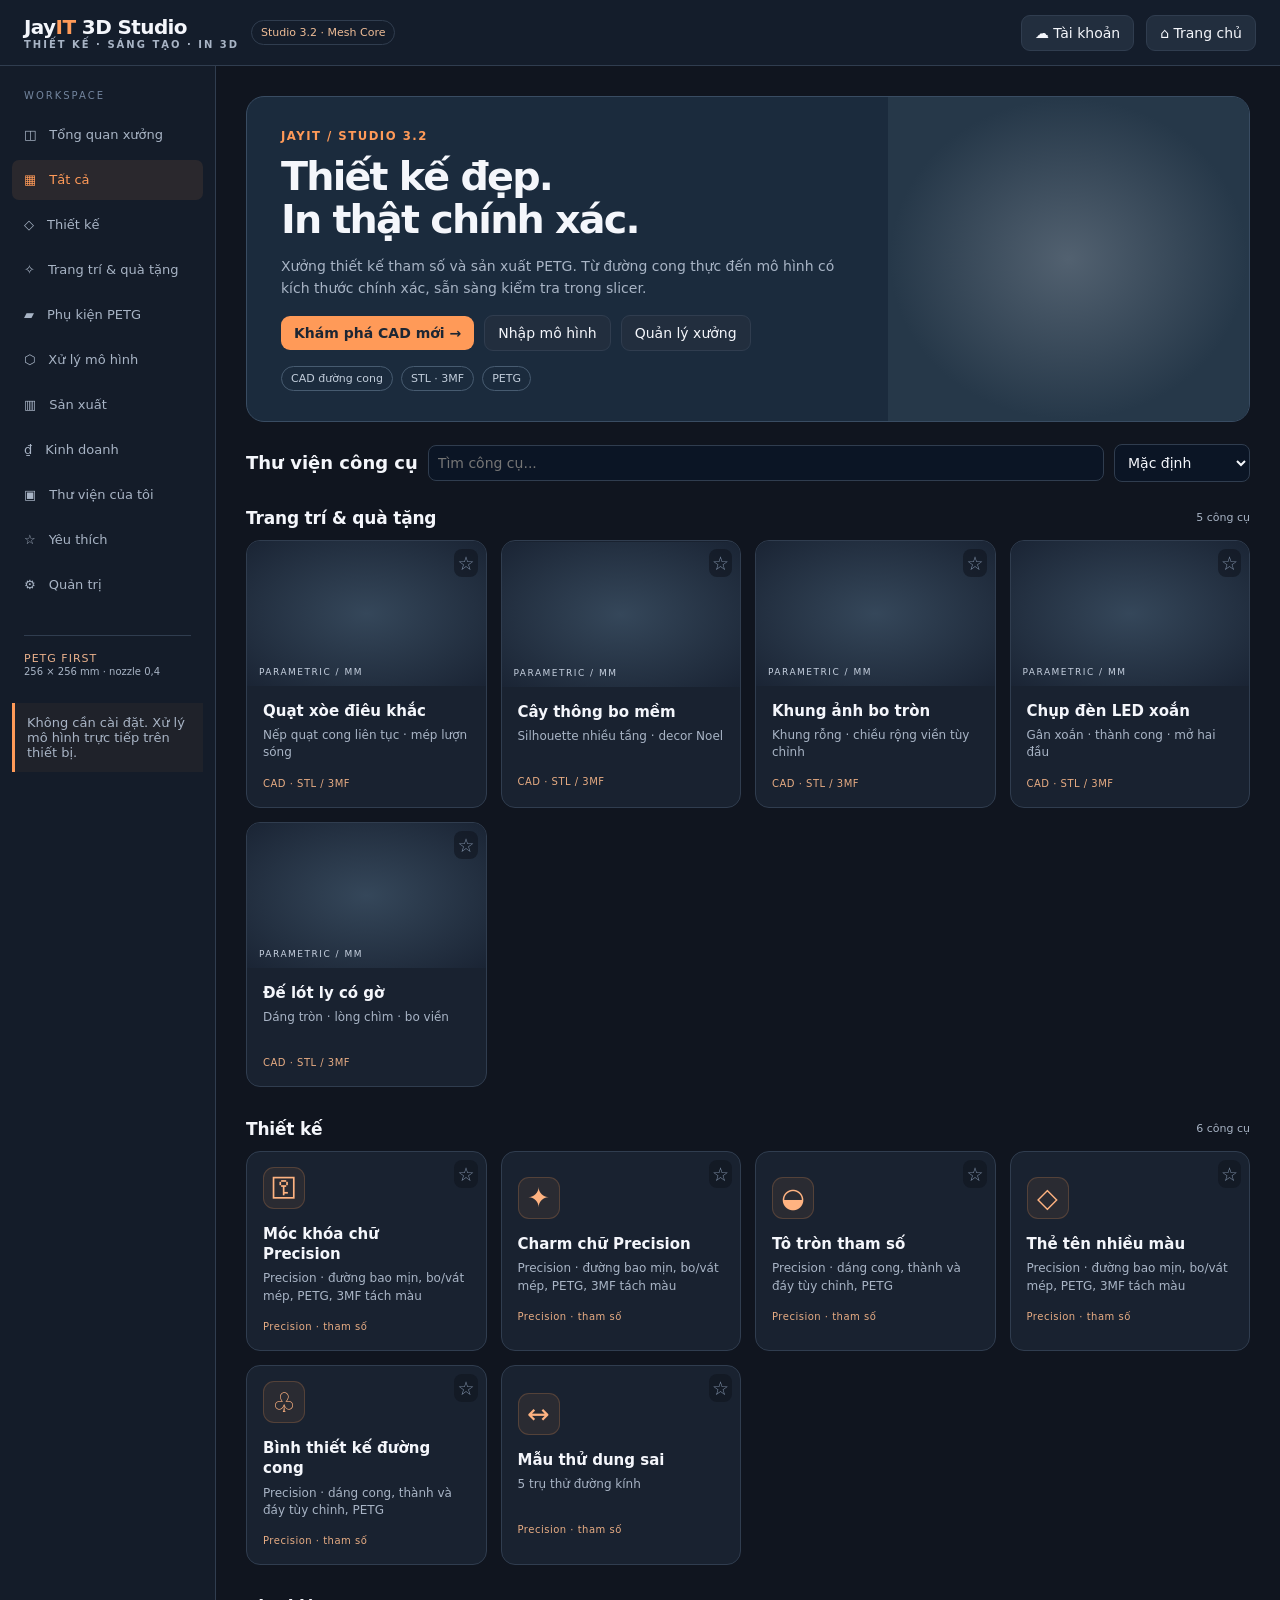
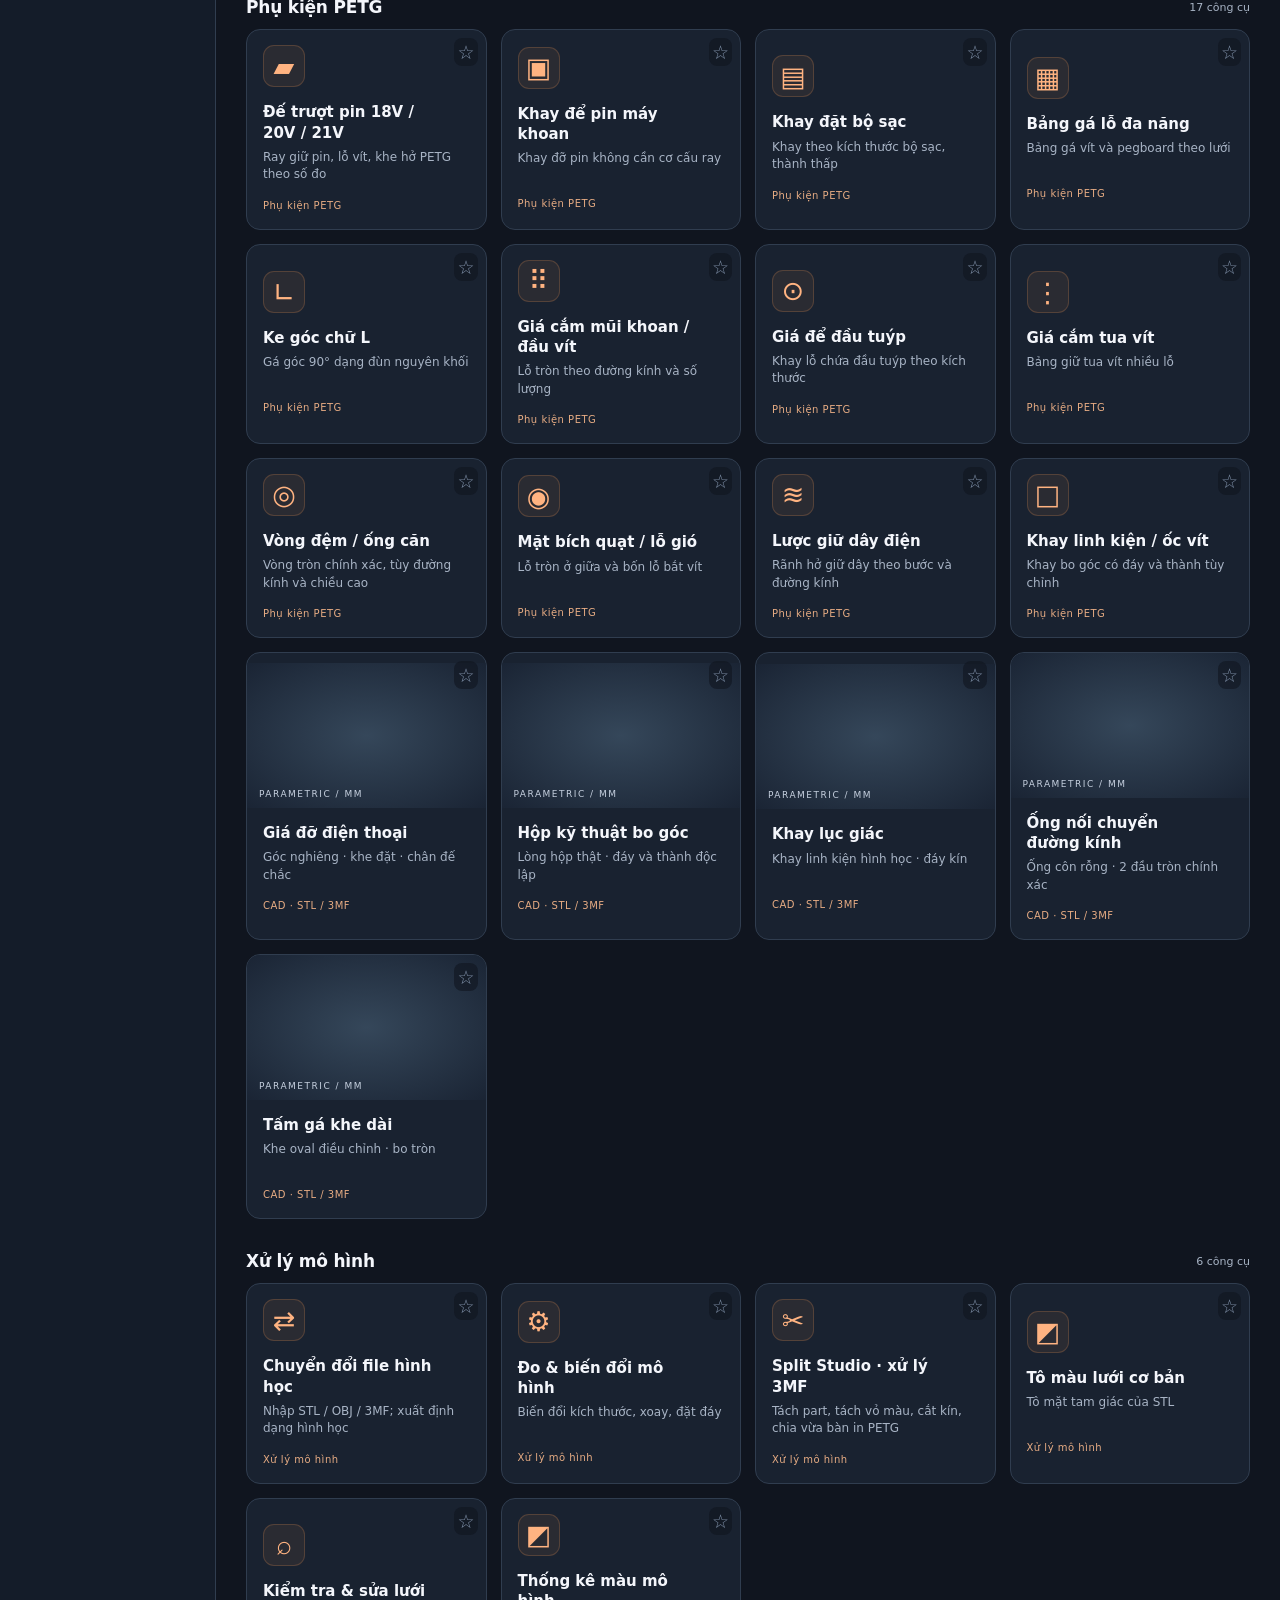
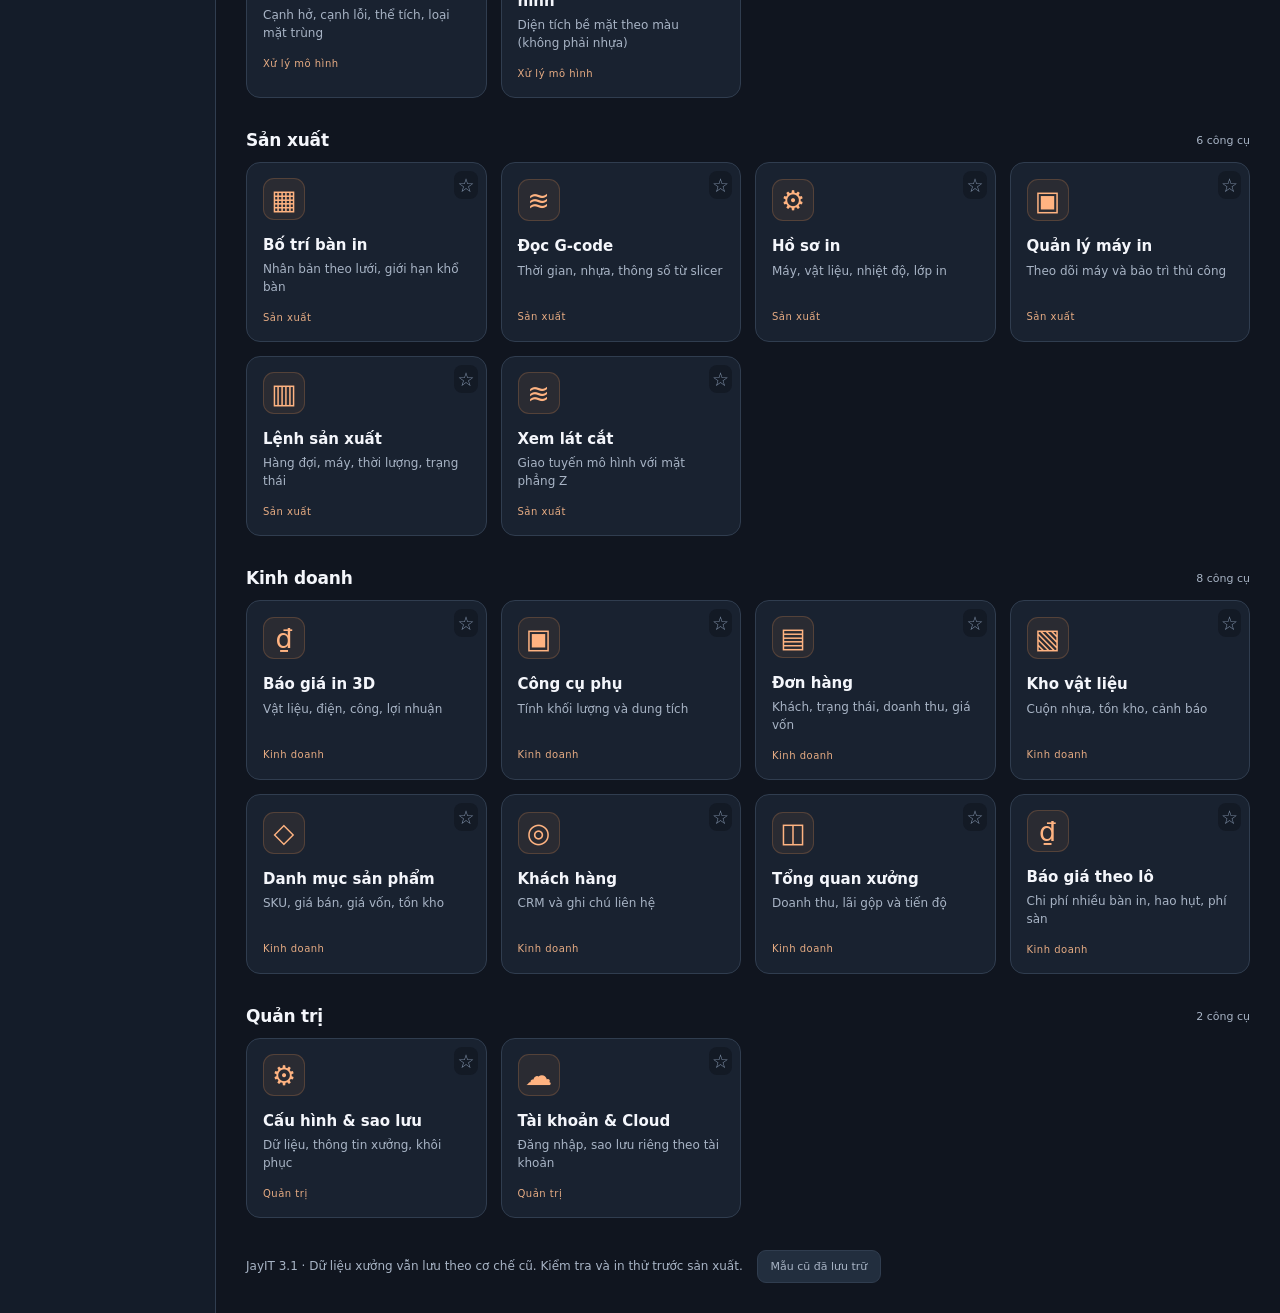
==== commit 86906f59: "Release JayIT 3.2 Mesh Core - Module A" ====
--- a/index.html
+++ b/index.html
@@ -5,7 +5,7 @@
 header{flex-wrap:wrap}button[hidden]{display:none!important}.cloudgrid{display:grid;grid-template-columns:repeat(auto-fit,minmax(235px,1fr));gap:16px}.cloudgrid .panel{min-width:0}.cloudgrid p{overflow-wrap:anywhere}.cloud-status{min-height:24px;white-space:pre-wrap;overflow-wrap:anywhere}.batchgrid{display:grid;grid-template-columns:repeat(auto-fit,minmax(150px,1fr));gap:12px}.table-scroll{overflow:auto}@media(max-width:650px){header .tag{display:none}header{gap:6px}header button{padding:7px;font-size:12px}.brand{font-size:16px}.brand small{font-size:8px;letter-spacing:1px}}
 
 .precision-panel .field{margin-bottom:9px}.precision-section{border-top:1px solid var(--line);padding-top:12px;margin-top:12px}.precision-hint{padding:12px 16px;color:#ffb36a;font-size:11px;letter-spacing:1.1px;font-weight:700;display:flex;justify-content:space-between;gap:8px}.precision-hint span{color:var(--muted);letter-spacing:0;font-weight:400}.precision-colors button{padding:6px 8px;font-size:11px}.precision-view#view{height:510px}.work:has(.precision-panel){align-items:start}.work:has(.precision-panel) .viewport{position:sticky;top:90px}@media(max-width:800px){.work:has(.precision-panel) .viewport{position:static}.precision-view#view{height:390px}}
-</style><link rel="stylesheet" href="studio-next.css"></head><body><header><div class="brand">Jay<b>IT</b> 3D Studio<small>THIẾT KẾ · SÁNG TẠO · IN 3D</small></div><span class="tag">Studio 3.0 · CAD Edition</span><div style="flex:1"></div><button id="installJay" hidden onclick="installJayIT()">↓ Cài app</button><button onclick="openTool('cloud')">☁ Tài khoản</button><button onclick="home()">⌂ Trang chủ</button></header><div class="shell"><aside><nav id="nav"></nav><div class="notice">Không cần cài đặt. Xử lý mô hình trực tiếp trên thiết bị.</div></aside><main id="main"></main></div><script>
+</style><link rel="stylesheet" href="studio-next.css"></head><body><header><div class="brand">Jay<b>IT</b> 3D Studio<small>THIẾT KẾ · SÁNG TẠO · IN 3D</small></div><span class="tag">Studio 3.2 · Mesh Core</span><div style="flex:1"></div><button id="installJay" hidden onclick="installJayIT()">↓ Cài app</button><button onclick="openTool('cloud')">☁ Tài khoản</button><button onclick="home()">⌂ Trang chủ</button></header><div class="shell"><aside><nav id="nav"></nav><div class="notice">Không cần cài đặt. Xử lý mô hình trực tiếp trên thiết bị.</div></aside><main id="main"></main></div><script>
 'use strict';
 const $=id=>document.getElementById(id), esc=s=>String(s).replace(/[&<>"']/g,c=>({'&':'&amp;','<':'&lt;','>':'&gt;','"':'&quot;',"'":'&#39;'}[c]));
 const tools=[
@@ -36,4 +36,4 @@
 function export3MF(){if(!mesh.length)return;let map=new Map(),verts=[],colors=[...new Set(mesh.map(t=>t.c))],triangles=[];for(let t of mesh){let ids=t.v.map(v=>{let key=v.map(x=>x.toFixed(5)).join(',');if(!map.has(key)){map.set(key,verts.length);verts.push(v.map(x=>x.toFixed(5)))}return map.get(key)});if(new Set(ids).size===3)triangles.push(`<triangle v1="${ids[0]}" v2="${ids[1]}" v3="${ids[2]}" pid="1" p1="${colors.indexOf(t.c)}"/>`)}let model=`<?xml version="1.0" encoding="UTF-8"?><model unit="millimeter" xml:lang="en-US" xmlns="http://schemas.microsoft.com/3dmanufacturing/core/2015/02"><resources><basematerials id="1">${colors.map((c,i)=>`<base name="Color ${i+1}" displaycolor="${c.toUpperCase()}FF"/>`).join('')}</basematerials><object id="2" type="model" pid="1" pindex="0"><mesh><vertices>${verts.map(v=>`<vertex x="${v[0]}" y="${v[1]}" z="${v[2]}"/>`).join('')}</vertices><triangles>${triangles.join('')}</triangles></mesh></object></resources><build><item objectid="2"/></build></model>`;download(zip({'[Content_Types].xml':'<?xml version="1.0"?><Types xmlns="http://schemas.openxmlformats.org/package/2006/content-types"><Default Extension="rels" ContentType="application/vnd.openxmlformats-package.relationships+xml"/><Default Extension="model" ContentType="application/vnd.ms-package.3dmanufacturing-3dmodel+xml"/></Types>','_rels/.rels':'<?xml version="1.0"?><Relationships xmlns="http://schemas.openxmlformats.org/package/2006/relationships"><Relationship Target="/3D/3dmodel.model" Id="rel0" Type="http://schemas.microsoft.com/3dmanufacturing/2013/01/3dmodel"/></Relationships>','3D/3dmodel.model':model}),'jayit-'+current[0]+'.3mf','model/3mf')}
 const money=x=>Math.round(x).toLocaleString('vi-VN')+' đ';function calcUI(id){$('body').innerHTML=id==='quote'?`<div class="work"><div class="panel"><h2>Chi phí sản xuất</h2>${field('grams','Nhựa sử dụng (g)',80)}${field('price','Giá nhựa / kg (đ)',250000)}${field('hours','Thời gian in (giờ)',3)}${field('watts','Công suất trung bình (W)',120)}${field('electric','Giá điện (đ/kWh)',3000)}${field('machine','Khấu hao máy (đ/giờ)',3000)}${field('labor','Công xử lý / phối màu (đ)',20000)}${field('pack','Đóng gói (đ)',5000)}${field('waste','Dự phòng hao hụt (% chi phí in)',10)}${field('fee','Phí sàn (% giá bán)',15)}${field('margin','Lợi nhuận mục tiêu (% giá bán)',25)}<button class="primary" onclick="calculate()">Tính giá</button></div><div class="panel"><h2>Kết quả báo giá</h2><div id="result"></div><div class="notice">Lợi nhuận tính theo % doanh thu. Phí sàn nhập theo thực tế; chưa tính thuế riêng, vận chuyển hoặc phí cố định khác.</div><button onclick="copyQuote()">Sao chép báo giá</button></div></div>`:`<div class="work"><div class="panel"><h2>Ước tính vật liệu</h2>${field('volume','Thể tích vật liệu đặc (cm³)',50)}${field('density','Khối lượng riêng (g/cm³)',1.24)}${field('price','Giá nhựa (đ/kg)',250000)}<button class="primary" onclick="calculate()">Tính</button></div><div class="panel"><h2>Kết quả</h2><div id="result"></div><p>Thể tích cần là thể tích nhựa thực tế, không phải thể tích hộp bao.</p></div></div>`;document.querySelectorAll('#body input').forEach(e=>e.oninput=calculate);calculate()}
 let quoteText='';function calculate(){let n=id=>Math.max(0,num(id));if(current[0]==='misc'){let g=n('volume')*n('density');$('result').innerHTML=`<div class="metrics"><div class="metric">Khối lượng<b>${g.toFixed(1)} g</b></div><div class="metric">Chi phí nhựa<b>${money(g*n('price')/1000)}</b></div></div>`;return}let mat=n('grams')*n('price')/1000,elec=n('hours')*n('watts')/1000*n('electric'),mach=n('hours')*n('machine'),risk=(mat+elec+mach)*n('waste')/100,cost=mat+elec+mach+risk+n('labor')+n('pack'),d=1-(n('fee')+n('margin'))/100;if(d<=0){$('result').textContent='Tổng phí sàn và biên lợi nhuận phải dưới 100%.';quoteText='';return}let sale=Math.ceil(cost/d/1000)*1000,profit=sale*(1-n('fee')/100)-cost;let a=[['Vật liệu',mat],['Điện',elec],['Khấu hao máy',mach],['Hao hụt',risk],['Công',n('labor')],['Đóng gói',n('pack')]];$('result').innerHTML=`<div class="metrics"><div class="metric">Tổng giá vốn<b>${money(cost)}</b></div><div class="metric">Giá bán gợi ý<b>${money(sale)}</b></div><div class="metric">Lợi nhuận ước tính<b>${money(profit)}</b></div></div><hr style="border:0;border-top:1px solid #293a50">${a.map(([k,v])=>`<p style="display:flex;justify-content:space-between">${k}<strong>${money(v)}</strong></p>`).join('')}`;quoteText=`JayIT IN 3D – Báo giá\nGiá vốn: ${money(cost)}\nGiá bán: ${money(sale)}\nLợi nhuận ước tính: ${money(profit)}`}async function copyQuote(){if(!quoteText)return;try{await navigator.clipboard.writeText(quoteText)}catch{let a=document.createElement('textarea');a.value=quoteText;document.body.append(a);a.select();document.execCommand('copy');a.remove()}}
-</script><script src="pro.js"></script><script src="cloud-config.js"></script><script src="upgrade.js"></script><script src="earcut.js"></script><script src="precision.js"></script><script src="split-studio.js"></script><script src="technical.js"></script><script src="gpu-studio.js"></script><script src="cpu-studio.js"></script><script src="ai-studio.js"></script><script src="cad-next.js"></script><script src="studio-next.js"></script></body></html>
+</script><script src="pro.js"></script><script src="cloud-config.js"></script><script src="upgrade.js"></script><script src="earcut.js"></script><script src="precision.js"></script><script src="split-studio.js"></script><script src="technical.js"></script><script src="gpu-studio.js"></script><script src="cpu-studio.js"></script><script src="ai-studio.js"></script><script src="cad-next.js"></script><script src="studio-next.js"></script><script src="model-hub.js"></script></body></html>
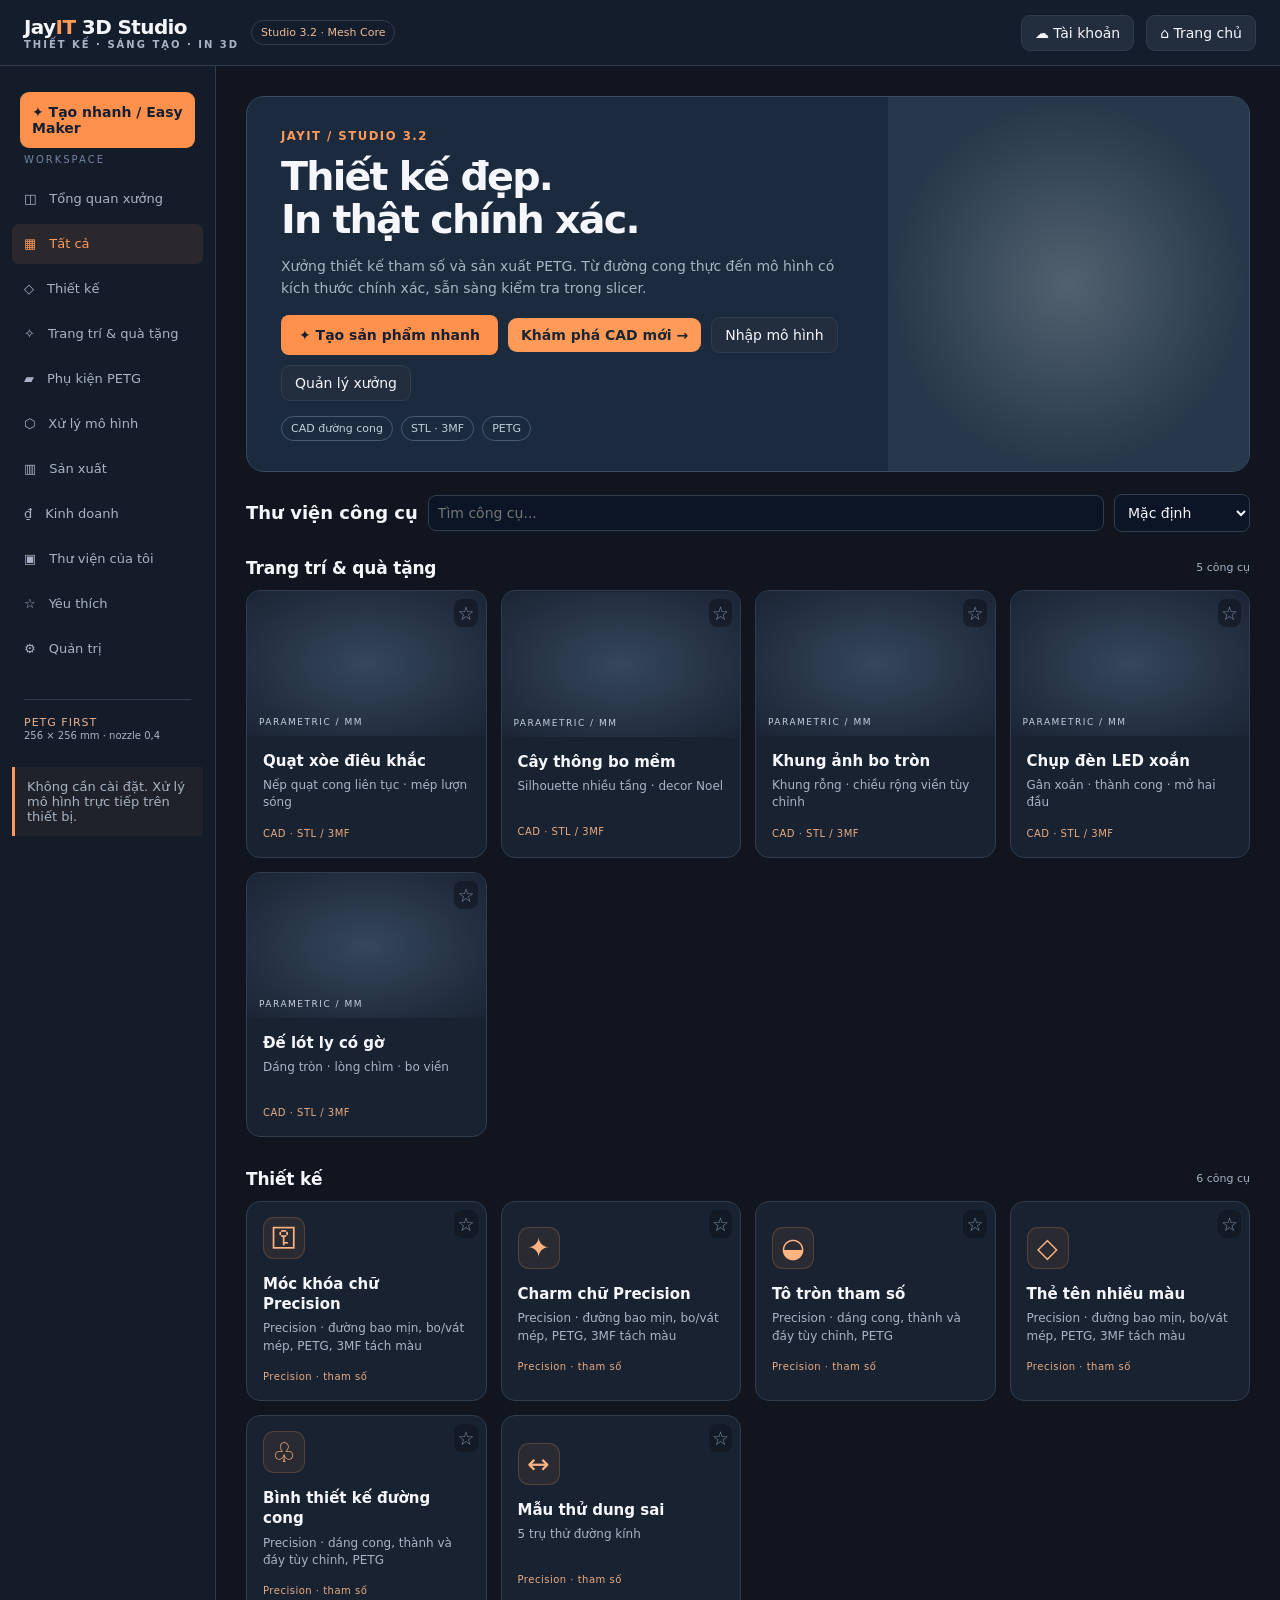
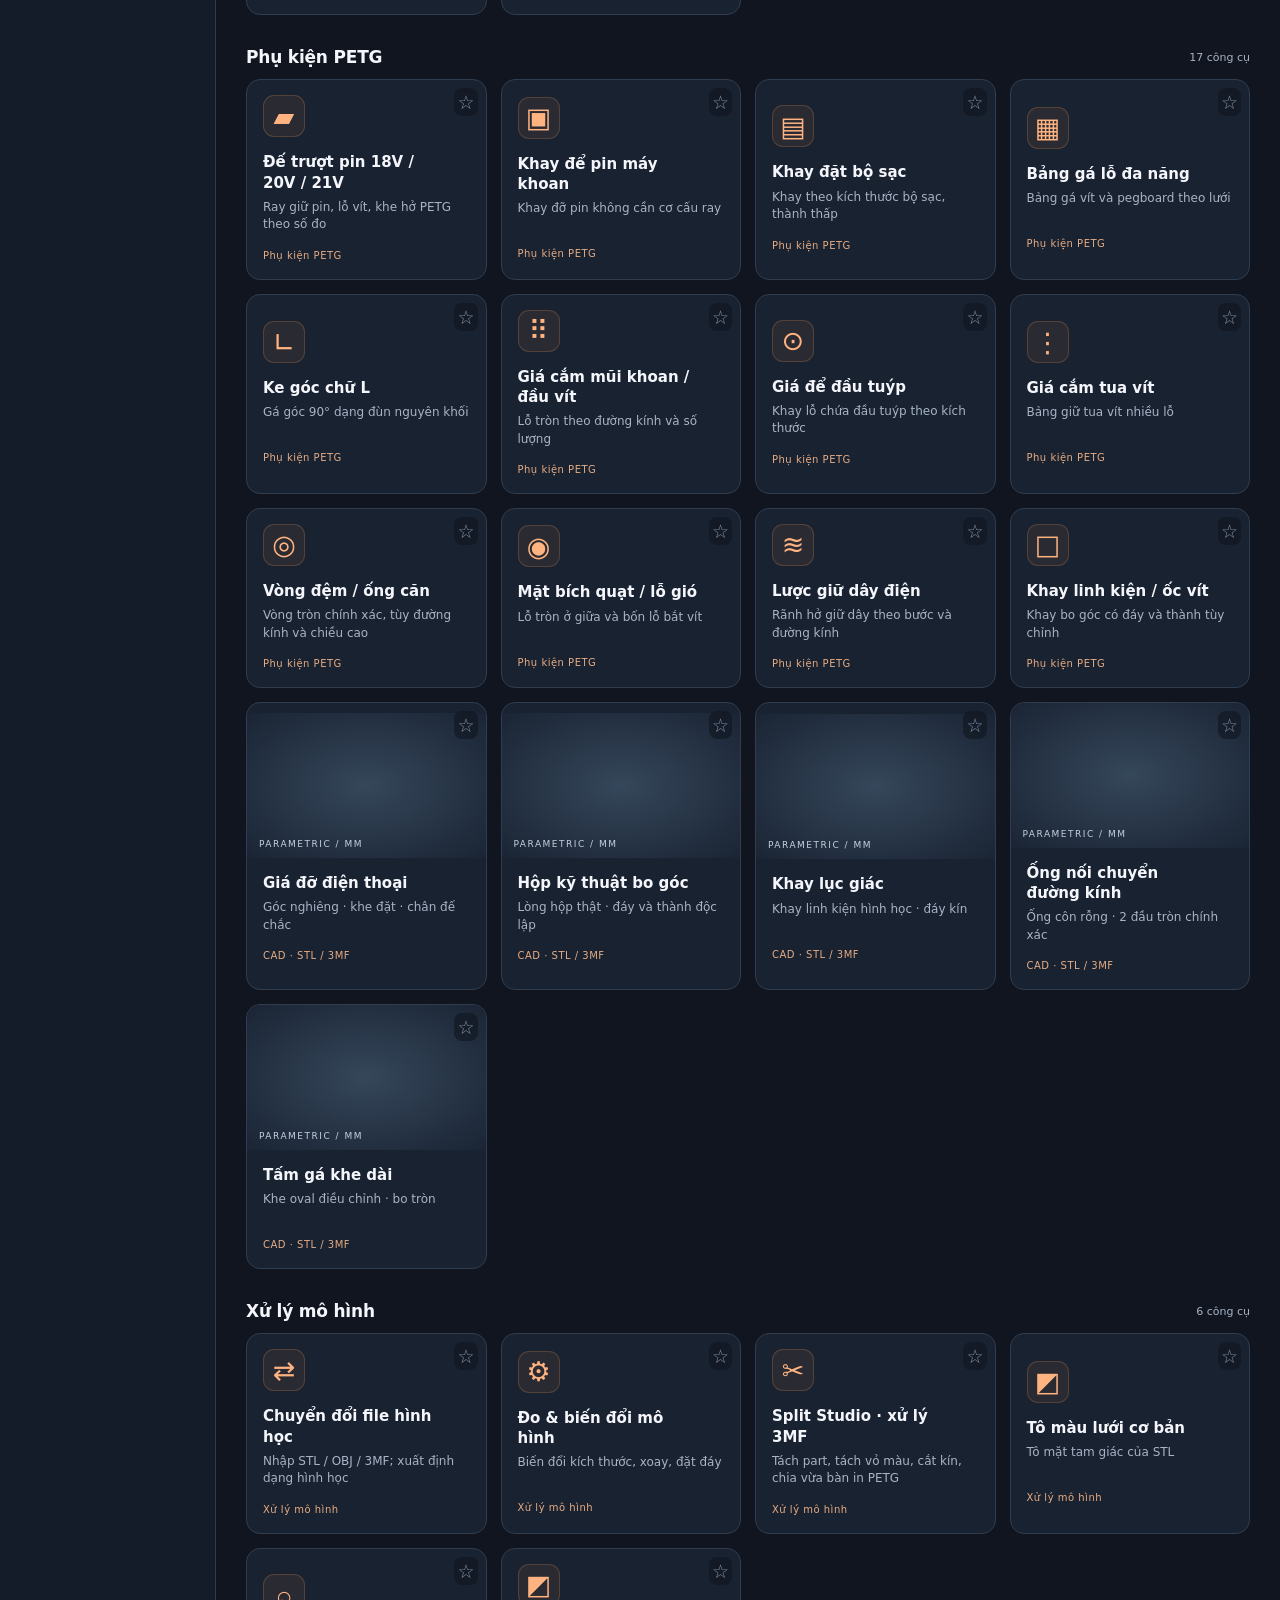
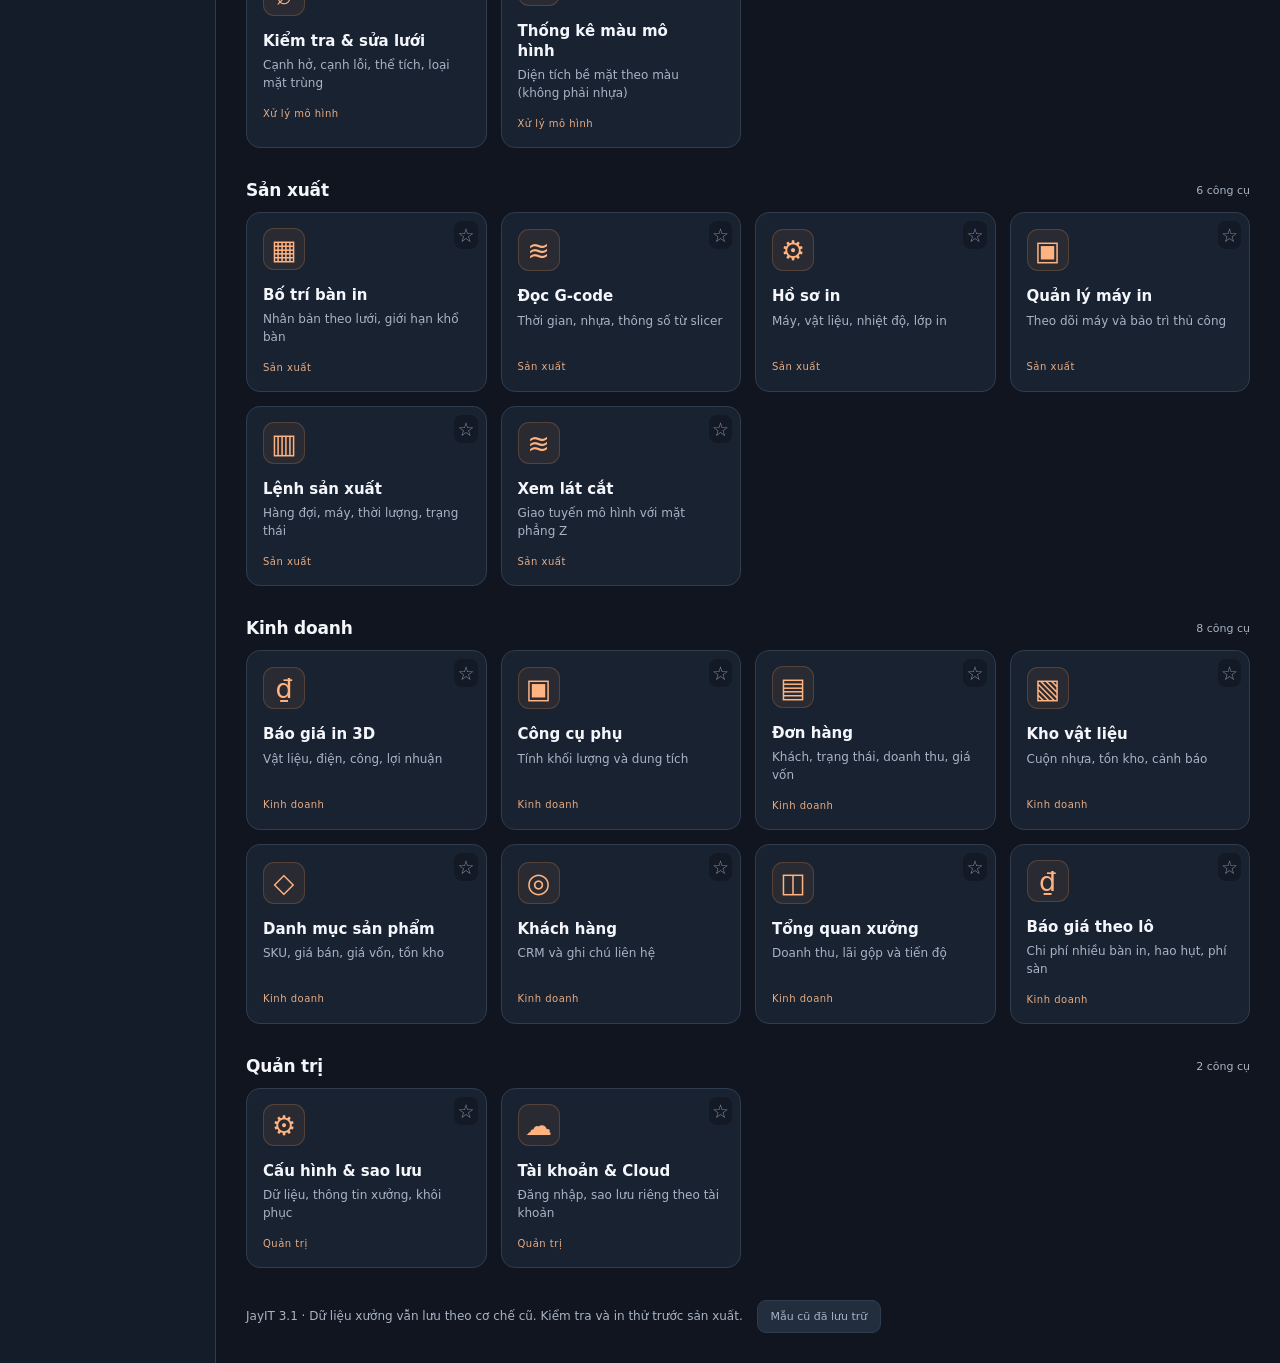
==== commit 81c8c87f: "Add files via upload" ====
--- a/index.html
+++ b/index.html
@@ -36,4 +36,4 @@
 function export3MF(){if(!mesh.length)return;let map=new Map(),verts=[],colors=[...new Set(mesh.map(t=>t.c))],triangles=[];for(let t of mesh){let ids=t.v.map(v=>{let key=v.map(x=>x.toFixed(5)).join(',');if(!map.has(key)){map.set(key,verts.length);verts.push(v.map(x=>x.toFixed(5)))}return map.get(key)});if(new Set(ids).size===3)triangles.push(`<triangle v1="${ids[0]}" v2="${ids[1]}" v3="${ids[2]}" pid="1" p1="${colors.indexOf(t.c)}"/>`)}let model=`<?xml version="1.0" encoding="UTF-8"?><model unit="millimeter" xml:lang="en-US" xmlns="http://schemas.microsoft.com/3dmanufacturing/core/2015/02"><resources><basematerials id="1">${colors.map((c,i)=>`<base name="Color ${i+1}" displaycolor="${c.toUpperCase()}FF"/>`).join('')}</basematerials><object id="2" type="model" pid="1" pindex="0"><mesh><vertices>${verts.map(v=>`<vertex x="${v[0]}" y="${v[1]}" z="${v[2]}"/>`).join('')}</vertices><triangles>${triangles.join('')}</triangles></mesh></object></resources><build><item objectid="2"/></build></model>`;download(zip({'[Content_Types].xml':'<?xml version="1.0"?><Types xmlns="http://schemas.openxmlformats.org/package/2006/content-types"><Default Extension="rels" ContentType="application/vnd.openxmlformats-package.relationships+xml"/><Default Extension="model" ContentType="application/vnd.ms-package.3dmanufacturing-3dmodel+xml"/></Types>','_rels/.rels':'<?xml version="1.0"?><Relationships xmlns="http://schemas.openxmlformats.org/package/2006/relationships"><Relationship Target="/3D/3dmodel.model" Id="rel0" Type="http://schemas.microsoft.com/3dmanufacturing/2013/01/3dmodel"/></Relationships>','3D/3dmodel.model':model}),'jayit-'+current[0]+'.3mf','model/3mf')}
 const money=x=>Math.round(x).toLocaleString('vi-VN')+' đ';function calcUI(id){$('body').innerHTML=id==='quote'?`<div class="work"><div class="panel"><h2>Chi phí sản xuất</h2>${field('grams','Nhựa sử dụng (g)',80)}${field('price','Giá nhựa / kg (đ)',250000)}${field('hours','Thời gian in (giờ)',3)}${field('watts','Công suất trung bình (W)',120)}${field('electric','Giá điện (đ/kWh)',3000)}${field('machine','Khấu hao máy (đ/giờ)',3000)}${field('labor','Công xử lý / phối màu (đ)',20000)}${field('pack','Đóng gói (đ)',5000)}${field('waste','Dự phòng hao hụt (% chi phí in)',10)}${field('fee','Phí sàn (% giá bán)',15)}${field('margin','Lợi nhuận mục tiêu (% giá bán)',25)}<button class="primary" onclick="calculate()">Tính giá</button></div><div class="panel"><h2>Kết quả báo giá</h2><div id="result"></div><div class="notice">Lợi nhuận tính theo % doanh thu. Phí sàn nhập theo thực tế; chưa tính thuế riêng, vận chuyển hoặc phí cố định khác.</div><button onclick="copyQuote()">Sao chép báo giá</button></div></div>`:`<div class="work"><div class="panel"><h2>Ước tính vật liệu</h2>${field('volume','Thể tích vật liệu đặc (cm³)',50)}${field('density','Khối lượng riêng (g/cm³)',1.24)}${field('price','Giá nhựa (đ/kg)',250000)}<button class="primary" onclick="calculate()">Tính</button></div><div class="panel"><h2>Kết quả</h2><div id="result"></div><p>Thể tích cần là thể tích nhựa thực tế, không phải thể tích hộp bao.</p></div></div>`;document.querySelectorAll('#body input').forEach(e=>e.oninput=calculate);calculate()}
 let quoteText='';function calculate(){let n=id=>Math.max(0,num(id));if(current[0]==='misc'){let g=n('volume')*n('density');$('result').innerHTML=`<div class="metrics"><div class="metric">Khối lượng<b>${g.toFixed(1)} g</b></div><div class="metric">Chi phí nhựa<b>${money(g*n('price')/1000)}</b></div></div>`;return}let mat=n('grams')*n('price')/1000,elec=n('hours')*n('watts')/1000*n('electric'),mach=n('hours')*n('machine'),risk=(mat+elec+mach)*n('waste')/100,cost=mat+elec+mach+risk+n('labor')+n('pack'),d=1-(n('fee')+n('margin'))/100;if(d<=0){$('result').textContent='Tổng phí sàn và biên lợi nhuận phải dưới 100%.';quoteText='';return}let sale=Math.ceil(cost/d/1000)*1000,profit=sale*(1-n('fee')/100)-cost;let a=[['Vật liệu',mat],['Điện',elec],['Khấu hao máy',mach],['Hao hụt',risk],['Công',n('labor')],['Đóng gói',n('pack')]];$('result').innerHTML=`<div class="metrics"><div class="metric">Tổng giá vốn<b>${money(cost)}</b></div><div class="metric">Giá bán gợi ý<b>${money(sale)}</b></div><div class="metric">Lợi nhuận ước tính<b>${money(profit)}</b></div></div><hr style="border:0;border-top:1px solid #293a50">${a.map(([k,v])=>`<p style="display:flex;justify-content:space-between">${k}<strong>${money(v)}</strong></p>`).join('')}`;quoteText=`JayIT IN 3D – Báo giá\nGiá vốn: ${money(cost)}\nGiá bán: ${money(sale)}\nLợi nhuận ước tính: ${money(profit)}`}async function copyQuote(){if(!quoteText)return;try{await navigator.clipboard.writeText(quoteText)}catch{let a=document.createElement('textarea');a.value=quoteText;document.body.append(a);a.select();document.execCommand('copy');a.remove()}}
-</script><script src="pro.js"></script><script src="cloud-config.js"></script><script src="upgrade.js"></script><script src="earcut.js"></script><script src="precision.js"></script><script src="split-studio.js"></script><script src="technical.js"></script><script src="gpu-studio.js"></script><script src="cpu-studio.js"></script><script src="ai-studio.js"></script><script src="cad-next.js"></script><script src="studio-next.js"></script><script src="model-hub.js"></script></body></html>
+</script><script src="pro.js"></script><script src="cloud-config.js"></script><script src="upgrade.js"></script><script src="earcut.js"></script><script src="precision.js"></script><script src="split-studio.js"></script><script src="technical.js"></script><script src="gpu-studio.js"></script><script src="cpu-studio.js"></script><script src="ai-studio.js"></script><script src="cad-next.js"></script><script src="studio-next.js"></script><script src="model-hub.js"></script><script src="easy-link.js"></script></body></html>
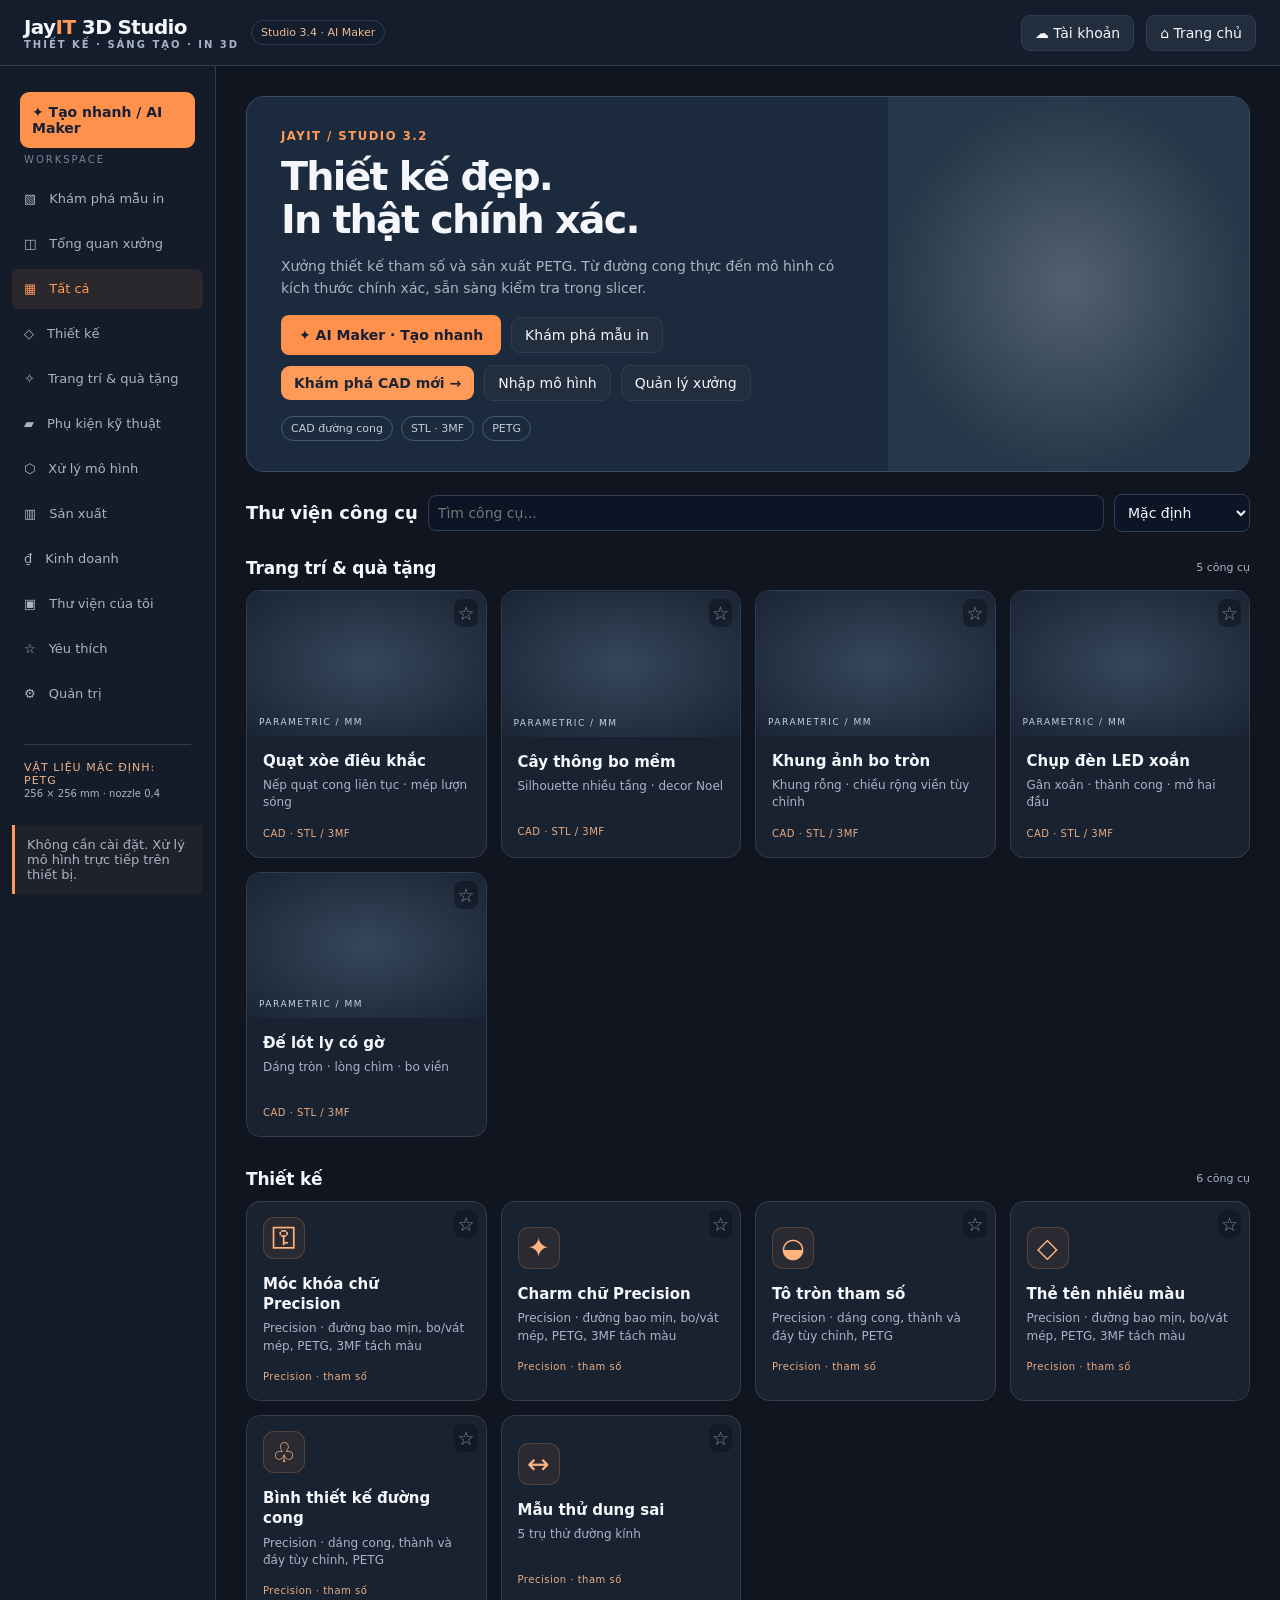
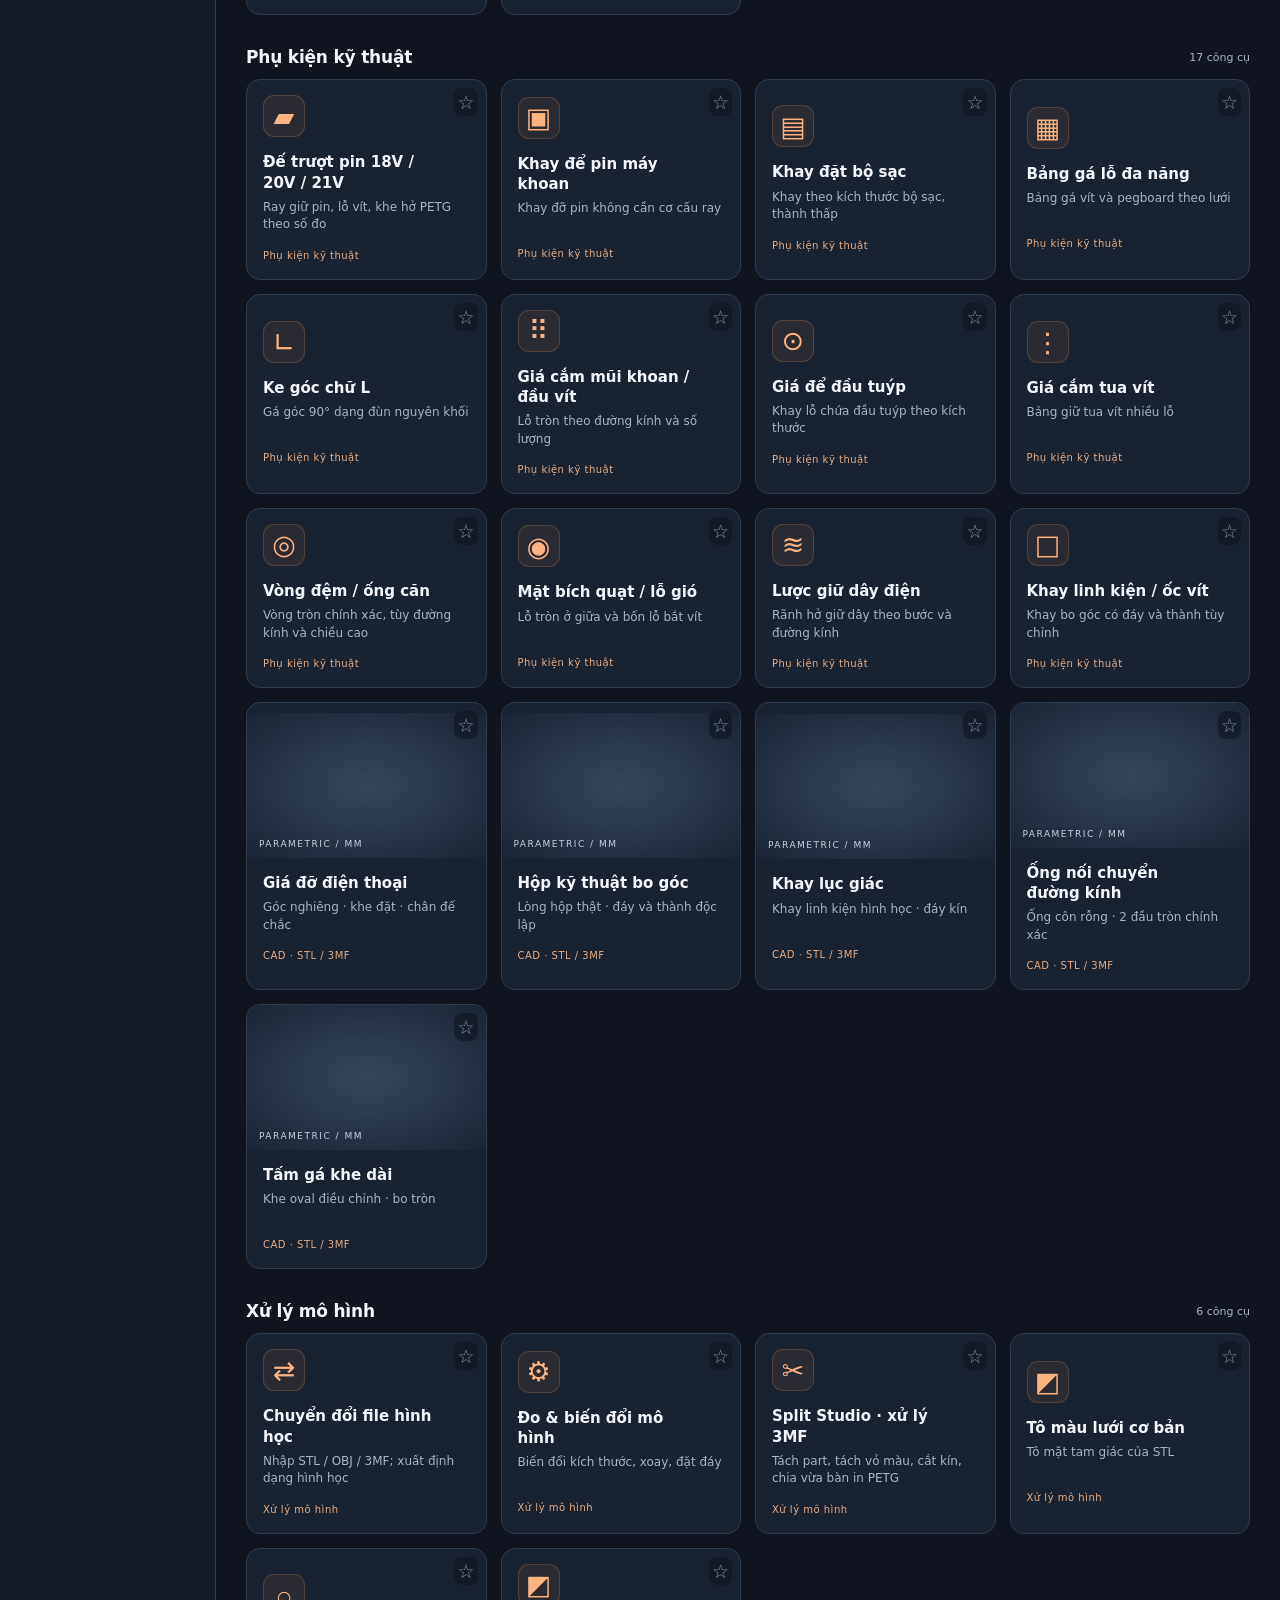
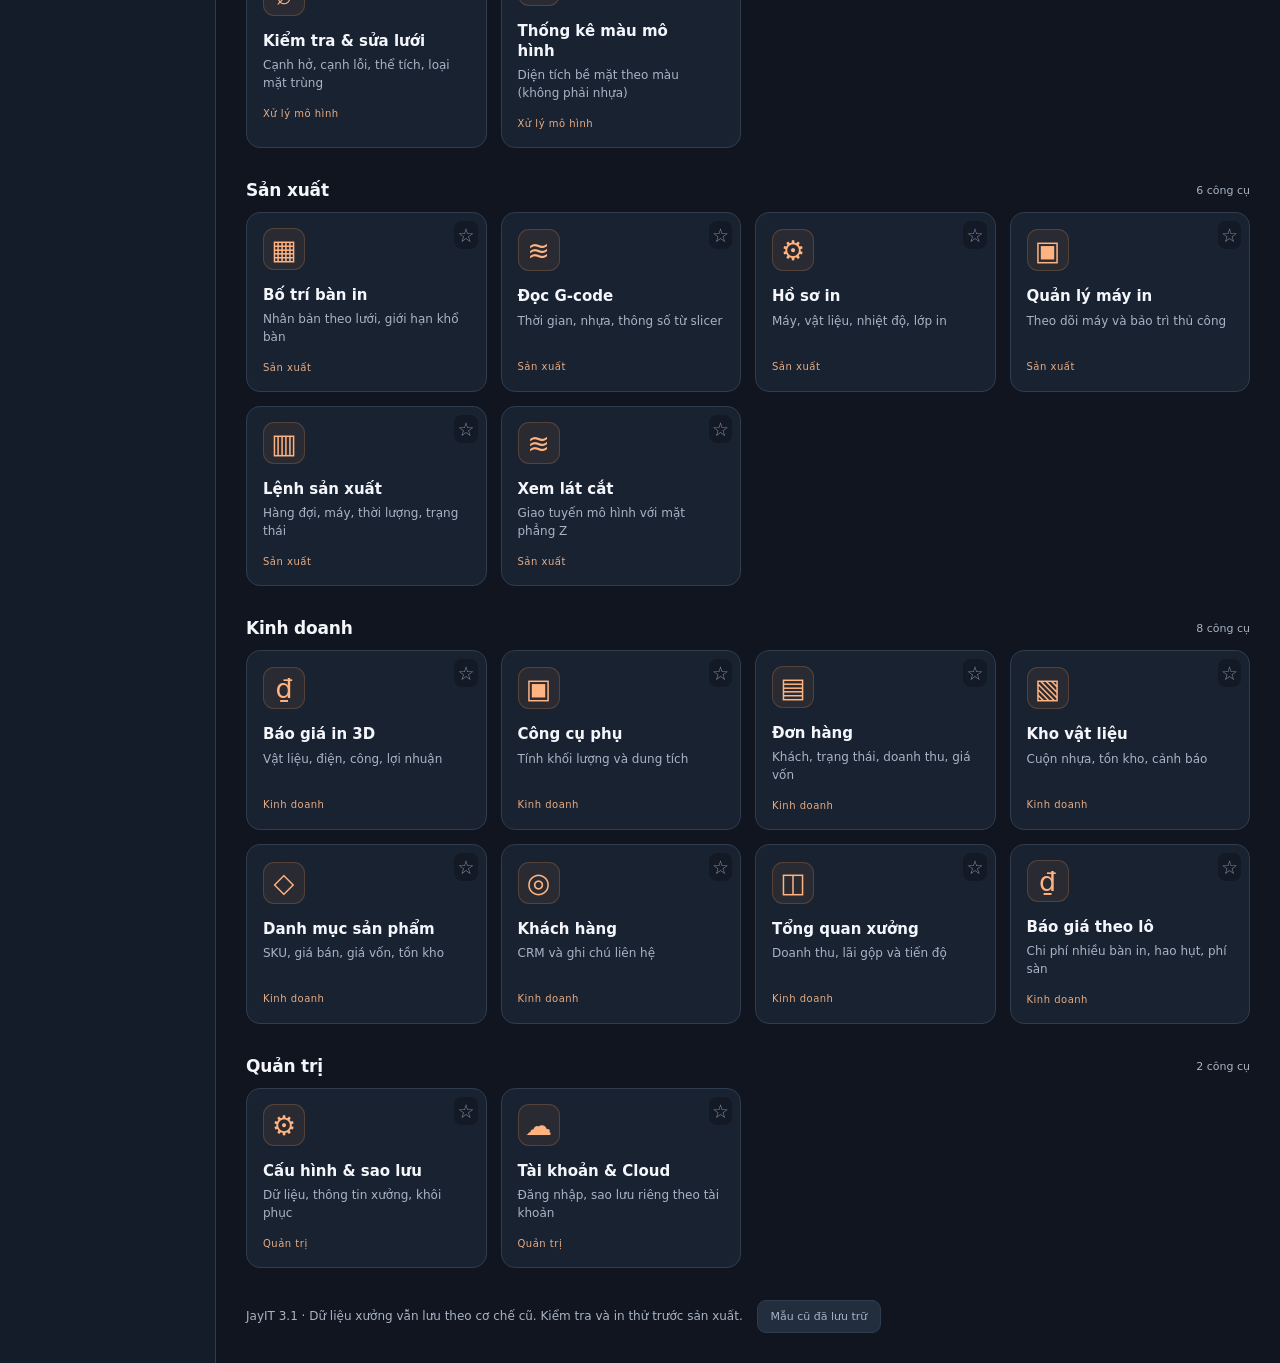
==== commit ac9c3c88: "JAYIT STUDIO 3.4" ====
--- a/index.html
+++ b/index.html
@@ -5,7 +5,7 @@
 header{flex-wrap:wrap}button[hidden]{display:none!important}.cloudgrid{display:grid;grid-template-columns:repeat(auto-fit,minmax(235px,1fr));gap:16px}.cloudgrid .panel{min-width:0}.cloudgrid p{overflow-wrap:anywhere}.cloud-status{min-height:24px;white-space:pre-wrap;overflow-wrap:anywhere}.batchgrid{display:grid;grid-template-columns:repeat(auto-fit,minmax(150px,1fr));gap:12px}.table-scroll{overflow:auto}@media(max-width:650px){header .tag{display:none}header{gap:6px}header button{padding:7px;font-size:12px}.brand{font-size:16px}.brand small{font-size:8px;letter-spacing:1px}}
 
 .precision-panel .field{margin-bottom:9px}.precision-section{border-top:1px solid var(--line);padding-top:12px;margin-top:12px}.precision-hint{padding:12px 16px;color:#ffb36a;font-size:11px;letter-spacing:1.1px;font-weight:700;display:flex;justify-content:space-between;gap:8px}.precision-hint span{color:var(--muted);letter-spacing:0;font-weight:400}.precision-colors button{padding:6px 8px;font-size:11px}.precision-view#view{height:510px}.work:has(.precision-panel){align-items:start}.work:has(.precision-panel) .viewport{position:sticky;top:90px}@media(max-width:800px){.work:has(.precision-panel) .viewport{position:static}.precision-view#view{height:390px}}
-</style><link rel="stylesheet" href="studio-next.css"></head><body><header><div class="brand">Jay<b>IT</b> 3D Studio<small>THIẾT KẾ · SÁNG TẠO · IN 3D</small></div><span class="tag">Studio 3.2 · Mesh Core</span><div style="flex:1"></div><button id="installJay" hidden onclick="installJayIT()">↓ Cài app</button><button onclick="openTool('cloud')">☁ Tài khoản</button><button onclick="home()">⌂ Trang chủ</button></header><div class="shell"><aside><nav id="nav"></nav><div class="notice">Không cần cài đặt. Xử lý mô hình trực tiếp trên thiết bị.</div></aside><main id="main"></main></div><script>
+</style><link rel="stylesheet" href="studio-next.css"></head><body><header><div class="brand">Jay<b>IT</b> 3D Studio<small>THIẾT KẾ · SÁNG TẠO · IN 3D</small></div><span class="tag">Studio 3.4 · AI Maker</span><div style="flex:1"></div><button id="installJay" hidden onclick="installJayIT()">↓ Cài app</button><button onclick="openTool('cloud')">☁ Tài khoản</button><button onclick="home()">⌂ Trang chủ</button></header><div class="shell"><aside><nav id="nav"></nav><div class="notice">Không cần cài đặt. Xử lý mô hình trực tiếp trên thiết bị.</div></aside><main id="main"></main></div><script>
 'use strict';
 const $=id=>document.getElementById(id), esc=s=>String(s).replace(/[&<>"']/g,c=>({'&':'&amp;','<':'&lt;','>':'&gt;','"':'&quot;',"'":'&#39;'}[c]));
 const tools=[
